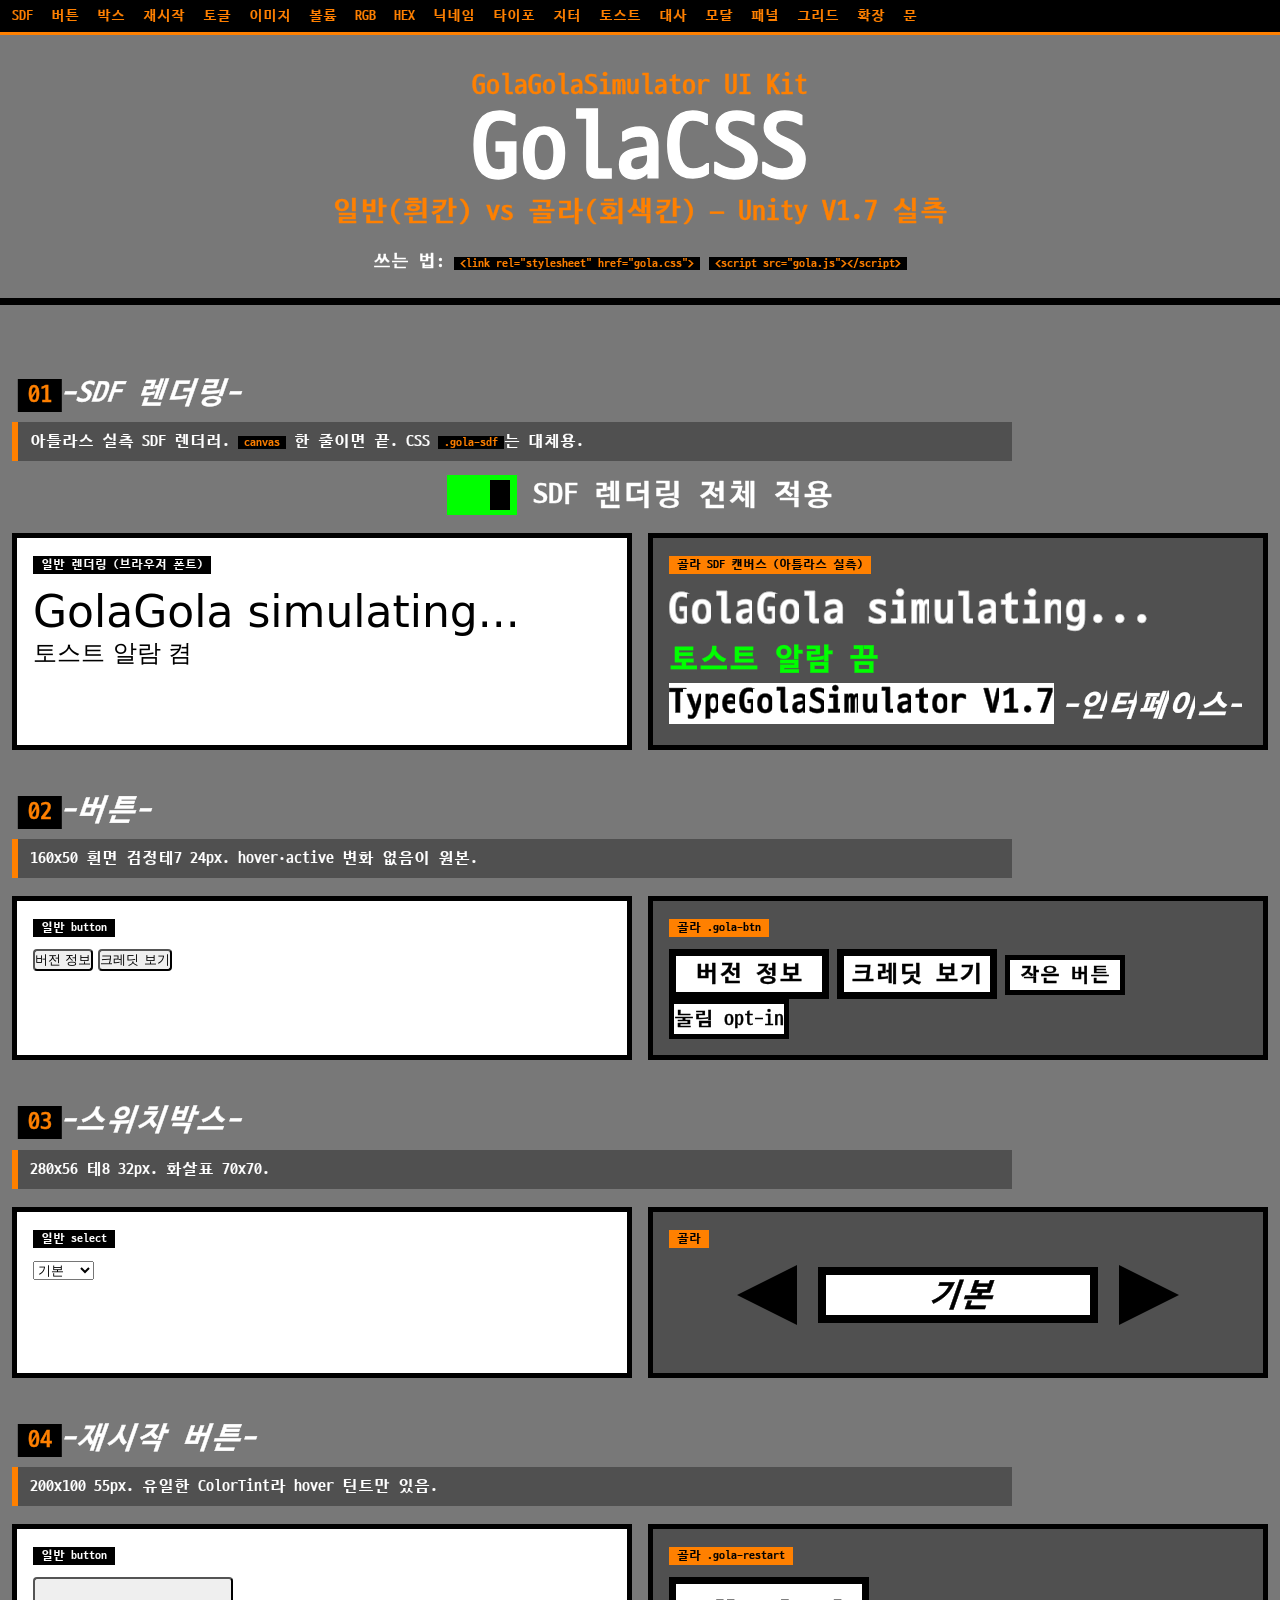
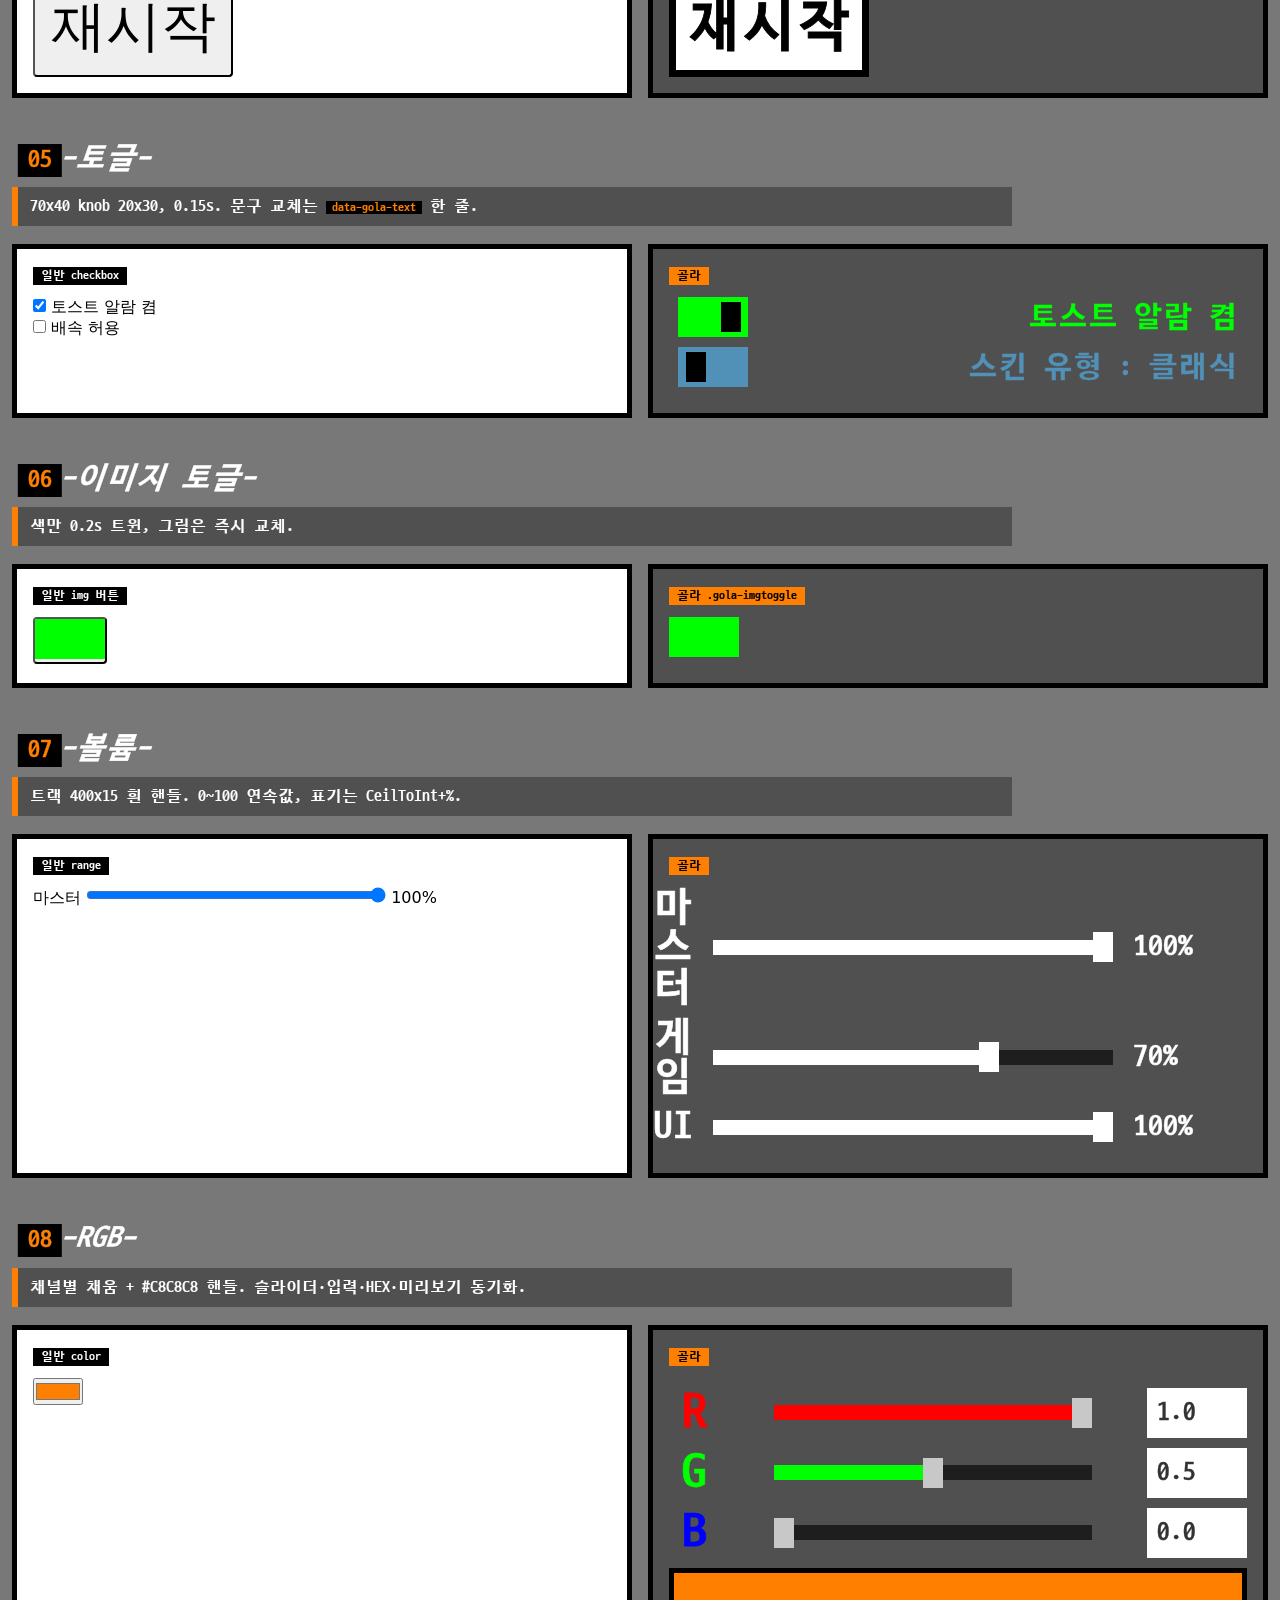
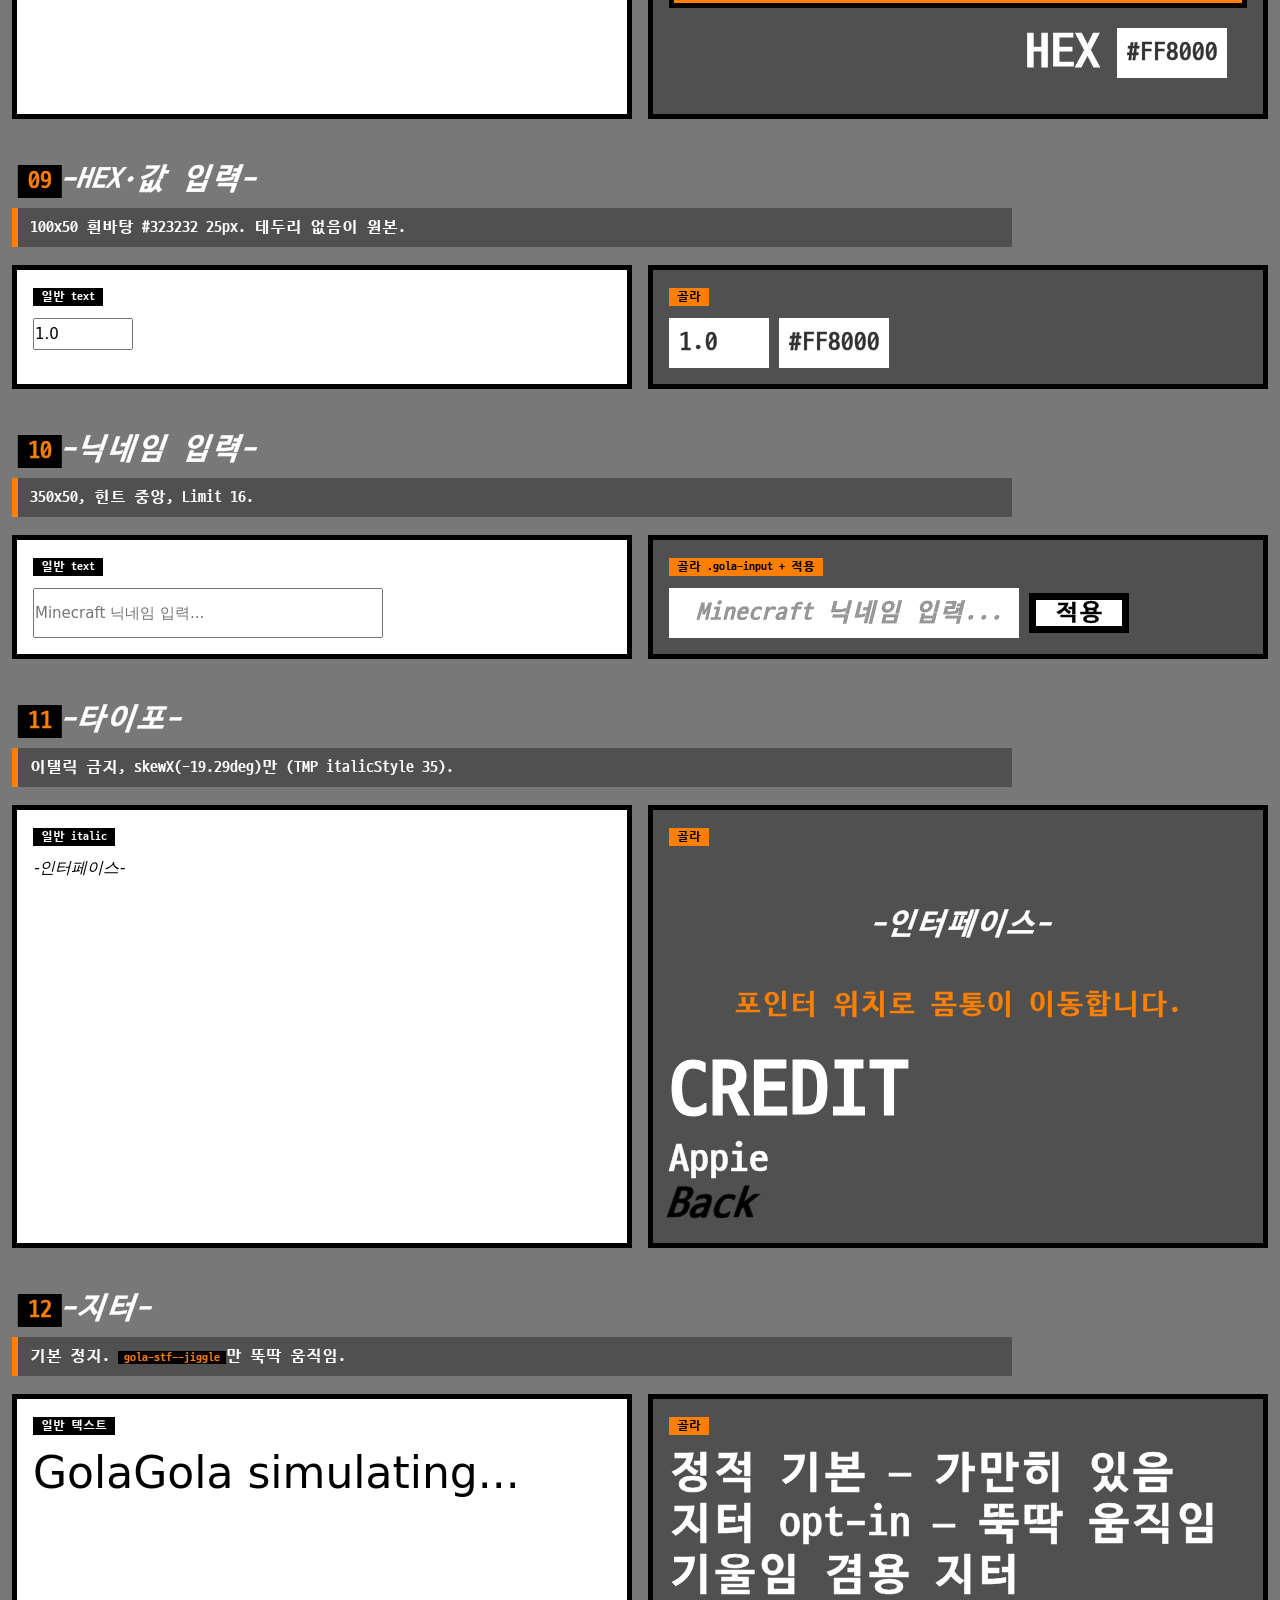
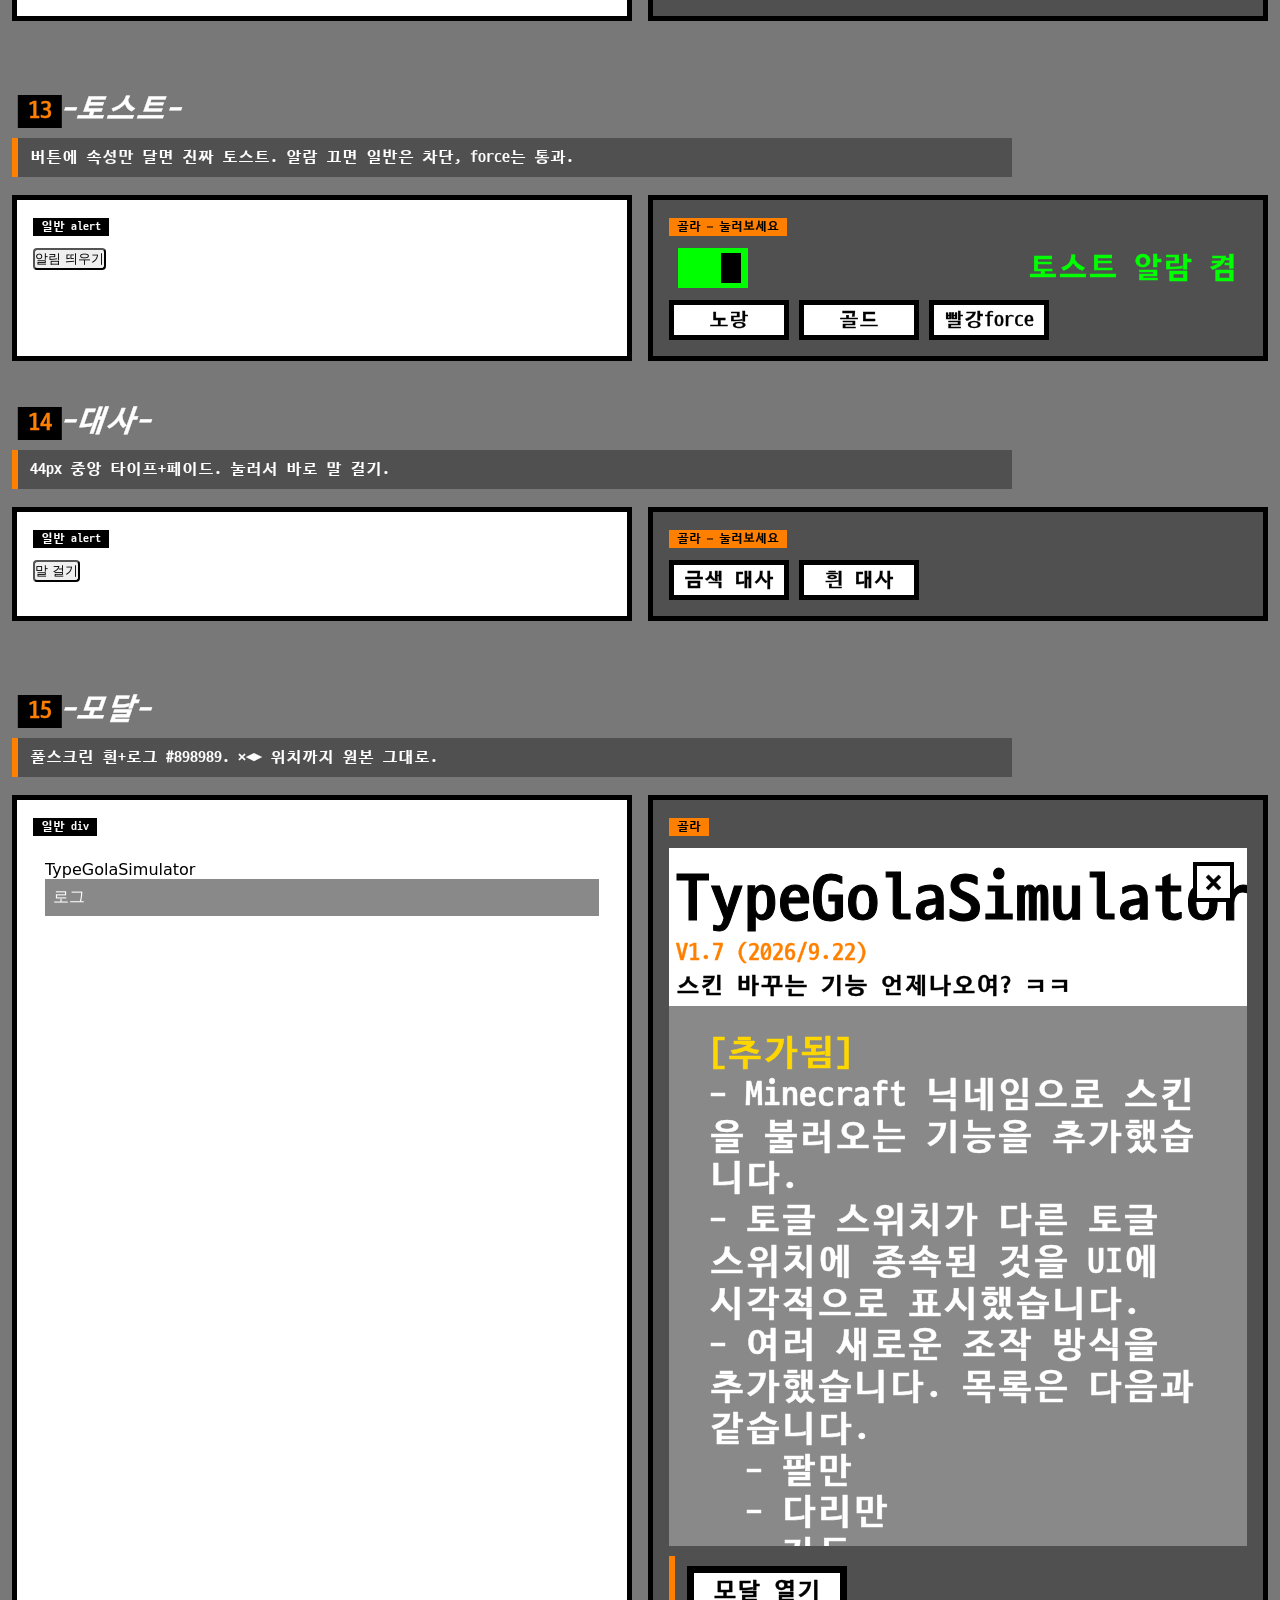
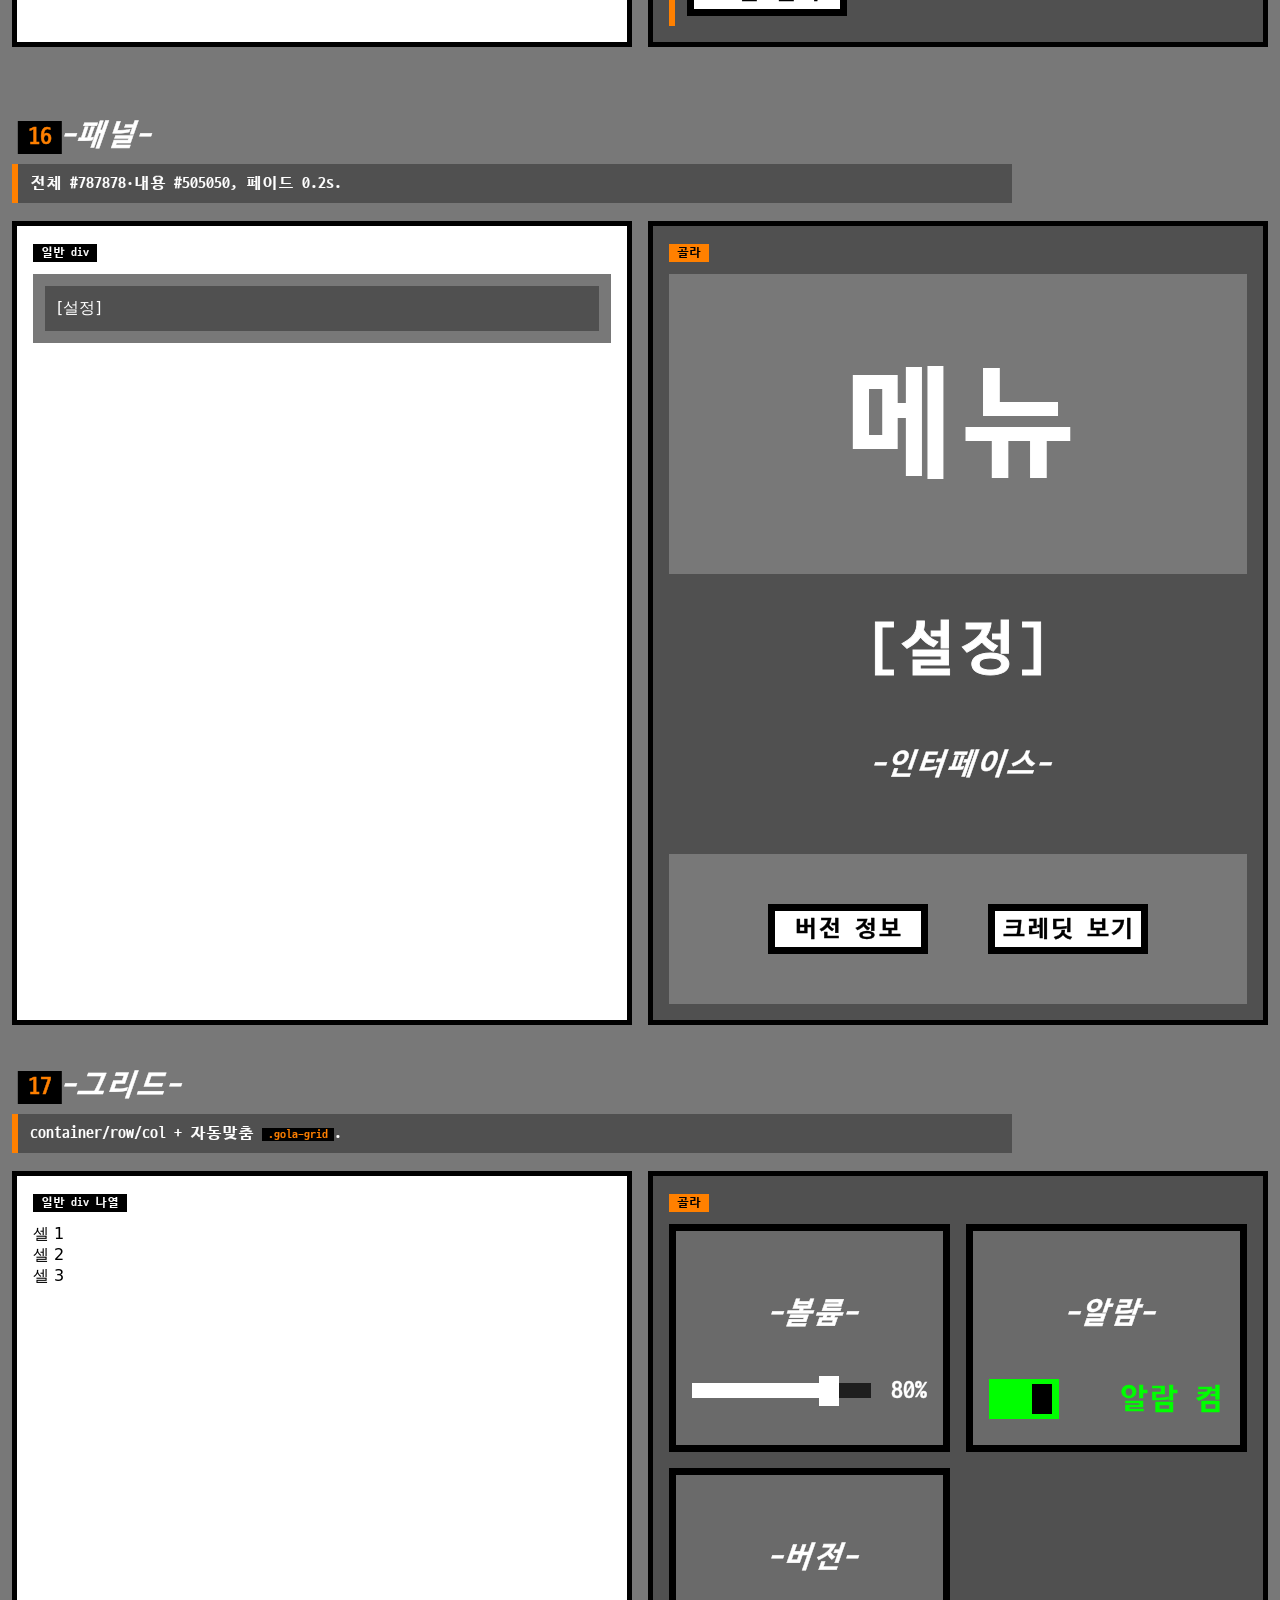
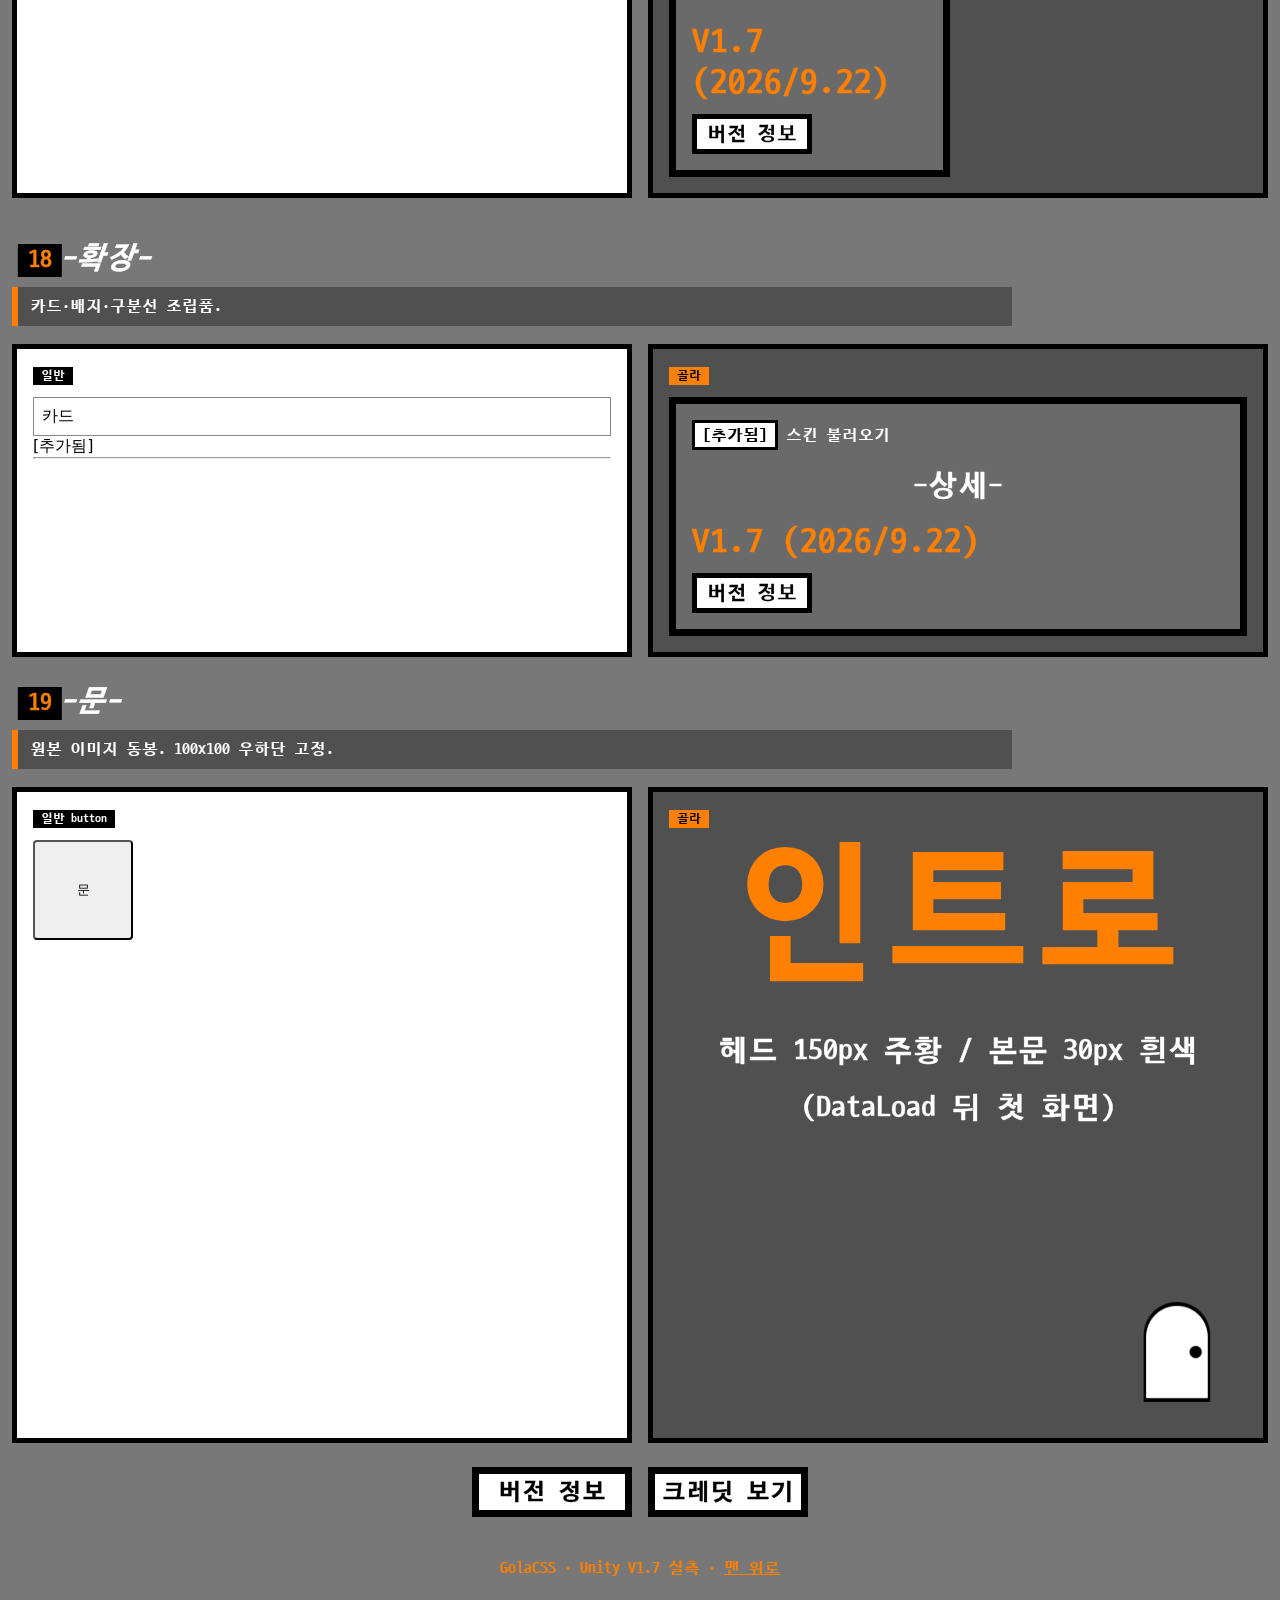
==== index.html @ 1f3343d5 "GolaCSS 첫 커밋: Unity V1.7 메뉴 UI 재현 키트 - gola.css/js: 버튼·토글·슬라이더·입력·토스트·모달·대사·SDF - gola-classless.css" ====
<!DOCTYPE html>
<html lang="ko">
<head>
<meta charset="utf-8">
<meta name="viewport" content="width=device-width,initial-scale=1">
<title>GolaCSS v3 — 일반 vs 골라 대조</title>
<link rel="stylesheet" href="./gola.css">
<style>
/* ===== 대조 페이지 크롬: 게임 메뉴 그 자체 (#787878/#505050/검정테) ===== */
body{counter-reset:gsec}
.page{background:#787878;padding:0 0 60px}
.nav{position:sticky;top:0;z-index:10;background:#000;padding:8px 12px;display:flex;gap:8px 18px;overflow-x:auto;flex-wrap:wrap;white-space:normal;border-bottom:3px solid #FF8000;scrollbar-width:none}
.nav::-webkit-scrollbar{display:none}
.nav a{color:#FF8000;font-size:14px;text-decoration:none;flex-shrink:0}
.nav a:hover{color:#FFF}
.sec-head:target .gola-sec-title{outline:3px solid #FF8000;outline-offset:4px} /* 현재 위치 표시 */
.hero{text-align:center;padding:36px 12px 26px;border-bottom:7px solid #000;min-width:0;overflow-x:clip;overflow-wrap:anywhere}
.hero>*{max-width:100%;min-width:0} /* 넓은 폭 skew 우측 블리드 가드레일 */
.hero .gola-title{font-size:clamp(48px,11vw,96px);min-width:0;overflow-wrap:anywhere}
.hero .gola-desc{white-space:normal;overflow-wrap:anywhere;padding:0 8px}
.hero p{color:#FFF;font-size:18px;margin-top:14px}
.hero .row{display:flex;align-items:center;justify-content:center;gap:16px;margin-top:14px;flex-wrap:wrap}
.hero code.c{display:block;margin:6px auto;max-width:100%;white-space:normal;overflow-wrap:anywhere}
.sec-head{margin:0;scroll-margin-top:60px}
.sec-head .gola-sec-title{justify-content:flex-start;text-align:left;margin:44px 12px 0;counter-increment:gsec}
.sec-head .gola-sec-title::before{content:counter(gsec,decimal-leading-zero);background:#000;color:#FF8000;font-size:24px;padding:4px 10px;display:inline-block;transform:skewX(19.29deg)} /* 부모 -19.29 상쇄, 카운터 칩은 똑바로 (이중 38도 금지) */
#s-sdf .gola-sec-title,#s-toast .gola-sec-title,#s-modal .gola-sec-title,#s-panel .gola-sec-title{margin-top:72px} /* 대 */
#s-door .gola-sec-title{margin-top:28px} /* 소 (중 44 기본) */
.vs{display:grid;grid-template-columns:1fr 1fr;gap:16px;margin:18px 12px 0}
@media(max-width:900px){.vs{grid-template-columns:1fr}.vs-col{padding:12px;border-width:4px}}
.vs-col{padding:16px;overflow-x:auto;min-width:0}
.vs-col.n{background:#FFF;color:#000;border:5px solid #000}
.vs-col.g{background:#505050;border:5px solid #000}
.tag{display:inline-block;font-size:12px;padding:2px 8px;margin-bottom:12px}
.tag.n{background:#000;color:#FFF}
.tag.g{background:#FF8000;color:#000}
.note{color:#FFF;font-size:16px;margin:10px 12px 0;max-width:1000px;border-left:6px solid #FF8000;padding:10px 12px;background:#505050} /* 명도대비: 흰 텍스트를 어두운 띠(#505050) 위로 — #787878 직배경 4.5 미달 해소 */
.foot-cap{color:#FF8000;font-size:16px;text-align:center;margin:18px 12px 0}
.hero .use{white-space:normal}
.hero code.c{display:inline;white-space:normal}
code.c{background:#000;color:#FF8000;font-size:12px;padding:0 6px;white-space:normal;overflow-wrap:anywhere}
.gola-modal--inline{min-height:auto} /* 내용은 auto, 420 고수 금지 */
.vs-col .gola-modal--inline .gola-modal-log{max-height:60vh;overflow-y:auto} /* 페이지 스코프 한정: 36px 전문 909px 벽 방지, gola.css 본체 불변 */
/* 모달 타이틀 clamp + .gola-modal-head 컨테이너 zoom (TypeGola modal.ts MODAL_BASE_W=800) — 축소는 gola.js golaFitModal */
@media(max-width:900px){.gola-modal-head{display:flex;flex-wrap:wrap;align-items:center;gap:8px}.gola-modal-head .gola-modal-btn.close,.gola-modal-head .gola-modal-btn.prev,.gola-modal-head .gola-modal-btn.next{position:static}}
@media(max-width:700px){.gola-slider-row:not(.rgb){flex-wrap:wrap;gap:12px}.gola-slider-row .gola-slider{flex:1 1 160px;width:auto;min-width:0}.gola-slider-letter.vol{width:80px;font-size:30px;text-align:right}.gola-vol-val{width:90px;font-size:24px}}
/* 데모 한정 포커스 표시 (gola.css 재현본에는 링 없음이 원본) */
.page .gola-check:focus-visible+.gola-switch,.page .gola-slider:focus-visible,.page .gola-value:focus,.page .gola-hex:focus,.page .gola-input:focus{outline:2px solid #A8CEFF;outline-offset:2px}
/* 일반 칸: gola 전역 리셋을 중화하고 진짜 브라우저 기본으로 (대조용 한정) */
.native-scope,.native-scope *{font-family:system-ui,sans-serif!important;user-select:auto!important}
.native-scope button{border-radius:4px}
.native-scope input[type=range]{width:300px;max-width:100%}
.native-scope input[type=text]{width:100px;height:32px;font-size:15px}
.demo-card{background:#6A6A6A;border:7px solid #000;padding:16px} /* 부모 칸(#505050)과 구분 — 명도대비 분리용 한 톤 업 */
.vs-col.g .gola-card{background:#6A6A6A} /* gola.css 금지라 페이지 오버라이드로 카드 분리 확보 */
.demo-card .gola-slider{flex:1 1 120px;width:auto;min-width:0} /* 좁은 카드에서 수축 */
.demo-card .gola-vol-val{width:auto;font-size:24px} /* 카드 안 라벨 축소 */
</style>
</head>
<body>
<div class="page">
<nav class="nav">
<a href="#s-sdf">SDF</a><a href="#s-btn">버튼</a><a href="#s-box">박스</a><a href="#s-restart">재시작</a><a href="#s-toggle">토글</a><a href="#s-img">이미지</a><a href="#s-vol">볼륨</a><a href="#s-rgb">RGB</a><a href="#s-hex">HEX</a><a href="#s-nick">닉네임</a><a href="#s-type">타이포</a><a href="#s-stf">지터</a><a href="#s-toast">토스트</a><a href="#s-say">대사</a><a href="#s-modal">모달</a><a href="#s-panel">패널</a><a href="#s-grid">그리드</a><a href="#s-extra">확장</a><a href="#s-door">문</a>
</nav>

<div class="hero">
<div class="gola-desc" style="margin-bottom:0">GolaGolaSimulator UI Kit</div>
<div data-gola-fit><div class="gola-title"><span class="gola-stf gola-sdf">GolaCSS</span></div></div>
<div class="gola-desc">일반(흰칸) vs 골라(회색칸) — Unity V1.7 실측</div>
<p class="use">쓰는 법: <code class="c">&lt;link rel="stylesheet" href="gola.css"&gt;</code> <code class="c">&lt;script src="gola.js"&gt;&lt;/script&gt;</code></p>
</div>

<div class="sec-head" id="s-sdf"><div class="gola-sec-title">-SDF 렌더링-</div>
<p class="note">아틀라스 실측 SDF 렌더러. <code class="c">canvas</code> 한 줄이면 끝. CSS <code class="c">.gola-sdf</code>는 대체용.</p>
<div style="display:flex;align-items:center;justify-content:center;gap:16px;margin-top:14px;flex-wrap:wrap">
<input type="checkbox" class="gola-check" id="sdfAll" checked>
<label class="gola-switch" for="sdfAll"><span class="gola-knob"></span></label>
<span class="gola-label" style="color:#FFF">SDF 렌더링 전체 적용</span>
</div></div>
<div class="vs">
<div class="vs-col n"><span class="tag n">일반 렌더링 (브라우저 폰트)</span><div class="native-scope"><p style="font-size:44px;font-weight:700">GolaGola simulating...</p><p style="font-size:24px">토스트 알람 켬</p></div></div>
<div class="vs-col g"><span class="tag g">골라 SDF 캔버스 (아틀라스 실측)</span><div>
<canvas class="gola-sdfcv" data-text="GolaGola simulating..." data-size="44" data-color="#fff" role="img" aria-label="GolaGola simulating..."></canvas>
<canvas class="gola-sdfcv" data-text="토스트 알람 끔" data-size="30" data-color="#00FF00" role="img" aria-label="토스트 알람 끔"></canvas>
<canvas class="gola-sdfcv" data-text="TypeGolaSimulator V1.7" data-size="35" data-color="#000" style="background:#FFF" role="img" aria-label="TypeGolaSimulator V1.7"></canvas>
<canvas class="gola-sdfcv" data-text="-인터페이스-" data-size="30" data-color="#fff" data-italic role="img" aria-label="-인터페이스-"></canvas>
</div></div>
</div>

<div class="sec-head" id="s-btn"><div class="gola-sec-title">-버튼-</div>
<p class="note">160x50 흰면 검정테7 24px. hover·active 변화 없음이 원본.</p></div>
<div class="vs">
<div class="vs-col n"><span class="tag n">일반 button</span><div class="native-scope"><button>버전 정보</button> <button>크레딧 보기</button></div></div>
<div class="vs-col g"><span class="tag g">골라 .gola-btn</span><div data-gola-fit><div>
<button class="gola-btn" data-gola-modal-open="#liveModal">버전 정보</button> <button class="gola-btn" data-gola-toast-text="CREDIT — Appie" data-gola-toast-color="gola-toast--gold">크레딧 보기</button>
<button class="gola-btn gola-btn--sm" data-gola-toast-text="작은 버튼이 눌렸습니다." data-gola-toast-color="gola-toast--yellow">작은 버튼</button>
<button class="gola-btn gola-btn--sm gola-press" data-gola-toast-text="눌림 opt-in: 0.6배 축소 후 0.15s 복원" data-gola-toast-color="gola-toast--yellow">눌림 opt-in</button></div></div></div>
</div>

<div class="sec-head" id="s-box"><div class="gola-sec-title">-스위치박스-</div>
<p class="note">280x56 테8 32px. 화살표 70x70.</p></div>
<div class="vs">
<div class="vs-col n"><span class="tag n">일반 select</span><div class="native-scope"><select><option>기본</option><option>관성</option><option>뚱뚱남</option></select></div></div>
<div class="vs-col g"><span class="tag g">골라</span><div data-gola-fit>
<div class="gola-switchbox-row">
<button class="gola-arrow" aria-label="이전" data-gola-cycle="-1"><svg viewBox="0 0 70 70"><g transform="rotate(-90 35 35)"><polygon points="35,5 5,65 65,65" fill="#000"/></g></svg></button>
<div class="gola-switchbox"><span class="gola-text-skew">기본</span></div>
<button class="gola-arrow" aria-label="다음" data-gola-cycle="1"><svg viewBox="0 0 70 70"><g transform="rotate(90 35 35)"><polygon points="35,5 5,65 65,65" fill="#000"/></g></svg></button>
</div></div></div>
</div>

<div class="sec-head" id="s-restart"><div class="gola-sec-title">-재시작 버튼-</div>
<p class="note">200x100 55px. 유일한 ColorTint라 hover 틴트만 있음.</p></div>
<div class="vs">
<div class="vs-col n"><span class="tag n">일반 button</span><div class="native-scope"><button style="width:200px;height:100px;font-size:55px">재시작</button></div></div>
<div class="vs-col g"><span class="tag g">골라 .gola-restart</span><div data-gola-fit><div><button class="gola-restart" data-gola-toast-text="게임을 재시작합니다." data-gola-toast-color="gola-toast--gold">재시작</button></div></div></div>
</div>

<div class="sec-head" id="s-toggle"><div class="gola-sec-title">-토글-</div>
<p class="note">70x40 knob 20x30, 0.15s. 문구 교체는 <code class="c">data-gola-text</code> 한 줄.</p></div>
<div class="vs">
<div class="vs-col n"><span class="tag n">일반 checkbox</span><div class="native-scope"><label><input type="checkbox" checked> 토스트 알람 켬</label><br><label><input type="checkbox"> 배속 허용</label></div></div>
<div class="vs-col g"><span class="tag g">골라</span><div data-gola-fit><div>
<div class="gola-toggle-row iface"><input type="checkbox" class="gola-check" id="t1" checked><label class="gola-switch" for="t1"><span class="gola-knob"></span></label><span class="gola-label sdfable" data-gola-text="토스트 알람 켬|토스트 알람 끔" data-gola-for="t1">토스트 알람 켬</span></div>
<div class="gola-toggle-row iface"><input type="checkbox" class="gola-check" id="t2"><label class="gola-switch gola-switch--skin" for="t2"><span class="gola-knob"></span></label><span class="gola-label gola-label--skin sdfable" data-gola-text="스킨 유형 : 슬림|스킨 유형 : 클래식" data-gola-for="t2">스킨 유형 : 클래식</span></div>
</div></div></div>
</div>

<div class="sec-head" id="s-img"><div class="gola-sec-title">-이미지 토글-</div>
<p class="note">색만 0.2s 트윈, 그림은 즉시 교체.</p></div>
<div class="vs">
<div class="vs-col n"><span class="tag n">일반 img 버튼</span><div class="native-scope"><button><img src="data:image/svg+xml,%3Csvg xmlns='http://www.w3.org/2000/svg' width='70' height='40'%3E%3Crect width='70' height='40' fill='%2300FF00'/%3E%3C/svg%3E" alt="on" width="70" height="40"></button></div></div>
<div class="vs-col g"><span class="tag g">골라 .gola-imgtoggle</span><div>
<div class="gola-toggle-row"><input type="checkbox" class="gola-check" id="t3" checked><label class="gola-imgtoggle" for="t3"><img src="data:image/svg+xml,%3Csvg xmlns='http://www.w3.org/2000/svg' width='70' height='40'%3E%3Crect width='70' height='40' fill='%2300FF00'/%3E%3C/svg%3E" alt="on"></label></div>
</div></div>
</div>

<div class="sec-head" id="s-vol"><div class="gola-sec-title">-볼륨-</div>
<p class="note">트랙 400x15 흰 핸들. 0~100 연속값, 표기는 CeilToInt+%.</p></div>
<div class="vs" data-gola-vol>
<div class="vs-col n"><span class="tag n">일반 range</span><div class="native-scope">마스터 <input type="range" min="0" max="100" step="1" value="100"> 100%</div></div>
<div class="vs-col g"><span class="tag g">골라</span><div data-gola-fit><div>
<div class="gola-slider-row"><span class="gola-slider-letter vol">마스터</span><input type="range" class="gola-slider" data-ch="vol" data-label="vM" min="0" max="100" step="1" value="100" aria-label="마스터 볼륨"><span class="gola-vol-val" id="vM">100%</span></div>
<div class="gola-slider-row"><span class="gola-slider-letter vol">게임</span><input type="range" class="gola-slider" data-ch="vol" data-label="vG" min="0" max="100" step="1" value="70" aria-label="게임 볼륨"><span class="gola-vol-val" id="vG">70%</span></div>
<div class="gola-slider-row"><span class="gola-slider-letter vol">UI</span><input type="range" class="gola-slider" data-ch="vol" data-label="vU" min="0" max="100" step="1" value="100" aria-label="UI 볼륨"><span class="gola-vol-val" id="vU">100%</span></div>
</div></div></div>
</div>

<div class="sec-head" id="s-rgb"><div class="gola-sec-title">-RGB-</div>
<p class="note">채널별 채움 + #C8C8C8 핸들. 슬라이더·입력·HEX·미리보기 동기화.</p></div>
<div class="vs" data-gola-rgb>
<div class="vs-col n"><span class="tag n">일반 color</span><div class="native-scope"><input type="color" value="#ff8000"></div></div>
<div class="vs-col g"><span class="tag g">골라</span><div data-gola-fit><div>
<div class="gola-slider-row rgb lead-rgb"><span class="gola-slider-letter" style="color:#FF0000">R</span><input type="range" class="gola-slider" data-ch="r" min="0" max="1" step="0.0001" value="1" aria-label="R 값"><input type="text" class="gola-value" value="1.0" maxlength="6" spellcheck="false" aria-label="R 값"></div>
<div class="gola-slider-row rgb"><span class="gola-slider-letter" style="color:#00FF00">G</span><input type="range" class="gola-slider" data-ch="g" min="0" max="1" step="0.0001" value="0.5" aria-label="G 값"><input type="text" class="gola-value" value="0.5" maxlength="6" spellcheck="false" aria-label="G 값"></div>
<div class="gola-slider-row rgb"><span class="gola-slider-letter" style="color:#0000FF">B</span><!-- B 저대비는 R/G 원색 통일상 원본 그대로 둠 --><input type="range" class="gola-slider" data-ch="b" min="0" max="1" step="0.0001" value="0" aria-label="B 값"><input type="text" class="gola-value" value="0" maxlength="6" spellcheck="false" aria-label="B 값"></div>
<div class="gola-color-preview"></div>
<div class="gola-hex-row"><span class="gola-hex-label">HEX</span><input type="text" class="gola-hex wide" value="#FF8000" maxlength="9" placeholder="#RRGGBBAA" spellcheck="false" aria-label="HEX 색상"></div>
</div></div></div>
</div>

<div class="sec-head" id="s-hex"><div class="gola-sec-title">-HEX·값 입력-</div>
<p class="note">100x50 흰바탕 #323232 25px. 테두리 없음이 원본.</p></div>
<div class="vs">
<div class="vs-col n"><span class="tag n">일반 text</span><div class="native-scope"><input type="text" value="1.0"></div></div>
<div class="vs-col g"><span class="tag g">골라</span><div style="display:flex;gap:10px;flex-wrap:wrap"><input type="text" class="gola-value" value="1.0" maxlength="6" spellcheck="false" aria-label="값 입력" title="외형 견본 — 동기화 없음"><input type="text" class="gola-hex wide" value="#FF8000" maxlength="9" placeholder="#RRGGBBAA" spellcheck="false" aria-label="HEX 색상" title="외형 견본 — 동기화 없음"></div></div>
</div>

<div class="sec-head" id="s-nick"><div class="gola-sec-title">-닉네임 입력-</div>
<p class="note">350x50, 힌트 중앙, Limit 16.</p></div>
<div class="vs">
<div class="vs-col n"><span class="tag n">일반 text</span><div class="native-scope"><input type="text" style="width:350px;max-width:100%;height:50px" placeholder="Minecraft 닉네임 입력..."></div></div>
<div class="vs-col g"><span class="tag g">골라 .gola-input + 적용</span><div data-gola-fit data-gola-nick><div style="display:flex;gap:10px;align-items:center;flex-wrap:wrap"><input type="text" class="gola-input" maxlength="16" placeholder="Minecraft 닉네임 입력..." spellcheck="false" aria-label="마인크래프트 닉네임"><button class="gola-btn gola-btn--apply" data-gola-nick-apply>적용</button></div></div></div>
</div>

<div class="sec-head" id="s-type"><div class="gola-sec-title">-타이포-</div>
<p class="note">이탤릭 금지, skewX(-19.29deg)만 (TMP italicStyle 35).</p></div>
<div class="vs">
<div class="vs-col n"><span class="tag n">일반 italic</span><div class="native-scope"><p style="font-style:italic">-인터페이스-</p></div></div>
<div class="vs-col g"><span class="tag g">골라</span><div data-gola-fit><div>
<div class="gola-sec-title sdfable">-인터페이스-</div>
<div class="gola-desc sdfable">포인터 위치로 몸통이 이동합니다.</div>
<div class="gola-credit-title sdfable">CREDIT</div>
<div class="gola-credit-desc sdfable">Appie</div>
<div><span class="gola-bd-g sdfable">B</span><span class="gola-bd-g sdfable">a</span><span class="gola-bd-g sdfable">c</span><span class="gola-bd-g sdfable">k</span></div>
</div></div></div>
</div>

<div class="sec-head" id="s-stf"><div class="gola-sec-title">-지터-</div>
<p class="note">기본 정지. <code class="c">gola-stf--jiggle</code>만 뚝딱 움직임.</p></div>
<div class="vs">
<div class="vs-col n"><span class="tag n">일반 텍스트</span><div class="native-scope"><p style="font-size:44px">GolaGola simulating...</p></div></div>
<div class="vs-col g"><span class="tag g">골라</span><div data-gola-fit><div style="color:#FFF;font-size:44px">
<p><span class="gola-stf sdfable">정적 기본 — 가만히 있음</span></p>
<p><span class="gola-stf gola-stf--jiggle sdfable">지터 opt-in — 뚝딱 움직임</span></p>
<p><span class="gola-stf gola-stf--jiggle gola-stf--skew sdfable">기울임 겸용 지터</span></p>
</div></div></div>
</div>

<div class="sec-head" id="s-toast"><div class="gola-sec-title">-토스트-</div>
<p class="note">버튼에 속성만 달면 진짜 토스트. 알람 끄면 일반은 차단, force는 통과.</p></div>
<div class="vs">
<div class="vs-col n"><span class="tag n">일반 alert</span><div class="native-scope"><button onclick="alert('토스트 알람 켬')">알림 띄우기</button></div></div>
<div class="vs-col g"><span class="tag g">골라 — 눌러보세요</span><div>
<div class="gola-toggle-row iface"><input type="checkbox" class="gola-check" id="allowT" data-gola-allow checked><label class="gola-switch" for="allowT"><span class="gola-knob"></span></label><span class="gola-label" data-gola-text="토스트 알람 켬|토스트 알람 끔" data-gola-for="allowT">토스트 알람 켬</span></div>
<div style="display:flex;gap:10px;flex-wrap:wrap;margin-top:12px">
<button class="gola-btn gola-btn--sm" data-gola-toast-text="[TAB] : 눌러서 메뉴 토글" data-gola-toast-color="gola-toast--yellow">노랑</button>
<button class="gola-btn gola-btn--sm" data-gola-toast-text="스킨을 불러왔습니다." data-gola-toast-color="gola-toast--gold">골드</button>
<button class="gola-btn gola-btn--sm" data-gola-toast-text="닉네임 입력이 없습니다." data-gola-toast-color="gola-toast--red" data-gola-toast-force>빨강force</button>
</div>
</div></div>
</div>

<div class="sec-head" id="s-say"><div class="gola-sec-title">-대사-</div>
<p class="note">44px 중앙 타이프+페이드. 눌러서 바로 말 걸기.</p></div>
<div class="vs">
<div class="vs-col n"><span class="tag n">일반 alert</span><div class="native-scope"><button onclick="alert('여기가 백도어다.')">말 걸기</button></div></div>
<div class="vs-col g"><span class="tag g">골라 — 눌러보세요</span><div style="display:flex;gap:10px;flex-wrap:wrap">
<button class="gola-btn gola-btn--sm" data-gola-say-text="여기가 백도어다." data-gola-say-color="#FFD700">금색 대사</button>
<button class="gola-btn gola-btn--sm" data-gola-say-text="돌아간 다음에 와라." data-gola-say-color="#fff">흰 대사</button>
</div></div>
</div>

<div class="sec-head" id="s-modal"><div class="gola-sec-title">-모달-</div>
<p class="note">풀스크린 흰+로그 #898989. ×◀▶ 위치까지 원본 그대로.</p></div>
<div class="vs">
<div class="vs-col n"><span class="tag n">일반 div</span><div class="native-scope"><div style="background:#fff;color:#000;padding:12px"><b>TypeGolaSimulator</b><div style="background:#898989;color:#fff;padding:8px">로그</div></div></div></div>
<div class="vs-col g"><span class="tag g">골라</span><div data-gola-fit><div>
<div class="gola-modal gola-modal--inline" role="presentation">
<div class="gola-modal-head"><div class="gola-modal-title sdfable">TypeGolaSimulator</div><div class="gola-modal-ver">V1.7 (2026/9.22)</div><div class="gola-modal-v-dev">스킨 바꾸는 기능 언제나오여? ㅋㅋ</div><button class="gola-modal-btn close" aria-label="닫기(견본: 첫 페이지로 리셋)">×</button><button class="gola-modal-btn prev" aria-label="이전 로그 페이지">◀</button><button class="gola-modal-btn next" aria-label="다음 로그 페이지">▶</button><script type="application/json" data-gola-log-pages>[{"ver":"V1.6 (2026/9.13)","dev":"뭐이리 많아졌냐","log":"<span style=\"color:#FFD700\">[추가됨]</span><br>- BackDoor 콘텐츠가 추가됩니다!"}]</script></div>
<div class="gola-modal-log"><span style="color:#FFD700">[추가됨]</span><br>- Minecraft 닉네임으로 스킨을 불러오는 기능을 추가했습니다.<br>- 토글 스위치가 다른 토글 스위치에 종속된 것을 UI에 시각적으로 표시했습니다.<br>- 여러 새로운 조작 방식을 추가했습니다. 목록은 다음과 같습니다.<br>&nbsp;&nbsp;- 팔만<br>&nbsp;&nbsp;- 다리만<br>&nbsp;&nbsp;- 자동<br>&nbsp;&nbsp;- 자동 분노</div>
<script type="application/json" data-gola-log-pages>["<span style=\"color:#FFD700\">[변경됨]<\/span><br>- 데이터를 불러올 때 토글 스위치 종속을 무시하던 문제를 해결했습니다.<br>- 마우스를 숨기려면 M키를 0.478723초동안 누르고 있어야 합니다.<br>- 일부 UI 메시지가 변경되었습니다.<br>&nbsp;&nbsp;- 토스트 알람 켬<br>&nbsp;&nbsp;- 토스트 알람 끔<br>&nbsp;&nbsp;- 메뉴 토글 안내", "<span style=\"color:#FFD700\">[변경됨]<\/span><br>- '잔상' 조작 방식의 잔상이 현재 스킨으로 바뀝니다.<br>&nbsp;&nbsp;- 두 배 프레임 보간을 적용했습니다.<br>&nbsp;&nbsp;- 잔상이 더 촘촘하게 표시됩니다.<br>- 시작 시 경고 출력이 더욱 넒라울 정도로 빠르게 지나갑니다.<br><span style=\"color:#FFD700\">[기타]<\/span><br>- GitHub 페이지의 CHANGELOG.md는 업데이트하지 않습니다."]</script>
</div>
<p class="note" style="margin:10px 0 0"><button class="gola-btn" data-gola-modal-open="#liveModal">모달 열기</button></p>
</div></div></div>
</div>

<div class="sec-head" id="s-panel"><div class="gola-sec-title">-패널-</div>
<p class="note">전체 #787878·내용 #505050, 페이드 0.2s.</p></div>
<div class="vs">
<div class="vs-col n"><span class="tag n">일반 div</span><div class="native-scope"><div style="background:#787878;padding:12px"><div style="background:#505050;color:#fff;padding:12px">[설정]</div></div></div></div>
<div class="vs-col g"><span class="tag g">골라</span><div data-gola-fit><div>
<div class="gola-panel gola-panel--inline"><div class="gola-panel-inner"><div class="gola-panel-title sdfable">메뉴</div><div class="gola-panel-main"><div class="gola-panel-subtitle">[설정]</div><div class="gola-sec-title">-인터페이스-</div></div><div class="gola-footer"><button class="gola-btn" data-gola-modal-open="#liveModal">버전 정보</button><button class="gola-btn" data-gola-toast-text="CREDIT — Appie" data-gola-toast-color="gola-toast--gold">크레딧 보기</button></div></div></div>
</div></div></div>
</div>

<div class="sec-head" id="s-grid"><div class="gola-sec-title">-그리드-</div>
<p class="note">container/row/col + 자동맞춤 <code class="c">.gola-grid</code>.</p></div>
<div class="vs">
<div class="vs-col n"><span class="tag n">일반 div 나열</span><div class="native-scope"><div>셀 1</div><div>셀 2</div><div>셀 3</div></div></div>
<div class="vs-col g"><span class="tag g">골라</span><div data-gola-fit><div class="gola-grid">
<div class="demo-card" data-gola-vol><div class="gola-sec-title">-볼륨-</div><div class="gola-slider-row"><input type="range" class="gola-slider" data-ch="vol" data-label="vGrid" min="0" max="100" step="1" value="80" aria-label="그리드 볼륨"><span class="gola-vol-val" id="vGrid">80%</span></div></div>
<div class="demo-card"><div class="gola-sec-title">-알람-</div><div class="gola-toggle-row"><input type="checkbox" class="gola-check" id="g1" checked><label class="gola-switch" for="g1"><span class="gola-knob"></span></label><span class="gola-label" data-gola-text="알람 켬|알람 끔" data-gola-for="g1">알람 켬</span></div></div>
<div class="demo-card"><div class="gola-sec-title">-버전-</div><div class="gola-modal-ver">V1.7 (2026/9.22)</div><div style="margin-top:10px"><button class="gola-btn gola-btn--sm" data-gola-modal-open="#liveModal">버전 정보</button></div></div>
</div></div></div>
</div>

<div class="sec-head" id="s-extra"><div class="gola-sec-title">-확장-</div>
<p class="note">카드·배지·구분선 조립품.</p></div>
<div class="vs">
<div class="vs-col n"><span class="tag n">일반</span><div class="native-scope"><div style="border:1px solid #888;padding:8px">카드</div><span>[추가됨]</span><hr></div></div>
<div class="vs-col g"><span class="tag g">골라</span><div>
<div class="gola-card"><span class="gola-badge">[추가됨]</span><span class="sdfable" style="color:#FFF"> 스킨 불러오기</span><div class="gola-divider">-상세-</div><div class="gola-modal-ver">V1.7 (2026/9.22)</div><div style="margin-top:10px"><button class="gola-btn gola-btn--sm" data-gola-modal-open="#liveModal">버전 정보</button></div></div>
</div></div>
</div>

<div class="sec-head" id="s-door"><div class="gola-sec-title">-문-</div>
<p class="note">원본 이미지 동봉. 100x100 우하단 고정.</p></div>
<div class="vs">
<div class="vs-col n"><span class="tag n">일반 button</span><div class="native-scope"><button style="width:100px;height:100px">문</button></div></div>
<div class="vs-col g"><span class="tag g">골라</span><div>
<div class="gola-intro-head">인트로</div>
<div class="gola-intro-body">헤드 150px 주황 / 본문 30px 흰색 (DataLoad 뒤 첫 화면)</div>
<div class="gola-extra"><button class="gola-door" aria-label="That Door" style="background-image:url('./assets/that-door.png')" data-gola-toast-text="That Door — 아직 열리지 않습니다." data-gola-toast-color="gola-toast--yellow"></button></div>
</div></div>
</div>

<div class="gola-footer">
<button class="gola-btn" data-gola-modal-open="#liveModal">버전 정보</button>
<button class="gola-btn" data-gola-toast-text="CREDIT — Appie" data-gola-toast-color="gola-toast--gold">크레딧 보기</button>
</div>
<div class="foot-cap">GolaCSS · Unity V1.7 실측 · <a href="#" style="color:#FF8000">맨 위로</a></div>
</div>
<div class="gola-toasts" id="golaToasts" role="status" aria-live="polite"></div>
<div class="gola-modal" id="liveModal" role="dialog" aria-modal="true" aria-label="TypeGolaSimulator 버전 정보">
<!-- 버전 내비게이션: ◀▶는 data-gola-log-pages(V1.6·V1.5.2) 페이지 전환, TypeGola modal.ts prev/next는 VERSIONS 배열 이동 그대로 -->
<div class="gola-modal-head"><div class="gola-modal-title">TypeGolaSimulator</div><div class="gola-modal-ver">V1.7 (2026/9.22)</div><div class="gola-modal-v-dev">스킨 바꾸는 기능 언제나오여? ㅋㅋ</div><button class="gola-modal-btn close" data-gola-modal-close="#liveModal" aria-label="닫기">×</button><button class="gola-modal-btn prev" aria-label="이전 로그 페이지">◀</button><button class="gola-modal-btn next" aria-label="다음 로그 페이지">▶</button><script type="application/json" data-gola-log-pages>[{"ver":"V1.6 (2026/9.13)","dev":"뭐이리 많아졌냐","log":"<span style=\"color:#FFD700\">[추가됨]</span><br>- BackDoor 콘텐츠가 추가됩니다!<br>&nbsp;&nbsp;- BackDoor : GolaGola 타이쿤이 추가되었습니다.<br><span style=\"color:#FFD700\">[수정됨]</span><br>- 크레딧에 Appie가 아닌 사람들이 무엇을 했는지 구체적으로 기재했습니다."},{"ver":"V1.5.2 (2026/8.18)","dev":"That Door","log":"<span style=\"color:#FFD700\">[추가됨]</span><br>- 그 문이 생깁니다.<br>&nbsp;&nbsp;- 아직 기능은 없지만, 기능은 없습니다.<br><span style=\"color:#FFD700\">[수정됨]</span><br>- 폰트 모서리를 부드럽지 않게 변경하였습니다."}]</script></div>
<div class="gola-modal-log"><span style="color:#FFD700">[추가됨]</span><br>- Minecraft 닉네임으로 스킨을 불러오는 기능을 추가했습니다.<br>- 토글 스위치가 다른 토글 스위치에 종속된 것을 UI에 시각적으로 표시했습니다.<br>- 여러 새로운 조작 방식을 추가했습니다. 목록은 다음과 같습니다.<br>&nbsp;&nbsp;- 팔만<br>&nbsp;&nbsp;- 다리만<br>&nbsp;&nbsp;- 자동<br>&nbsp;&nbsp;- 자동 분노<br><span style="color:#FFD700">[수정됨]</span><br>- 데이터를 불러올 때 토글 스위치 종속을 무시하던 문제를 해결했습니다.<br>&nbsp;&nbsp;- 이제 토글 스위치가 종속으로 걸릴 때 지연 시간이 없습니다.<br>- 이제 마우스를 숨기려면 M키를 0.478723초동안 누르고 있어야 합니다.<br>- 일부 UI 메시지가 변경되었습니다.<br>&nbsp;&nbsp;- "토스트 메시지 꺼짐" 토글 스위치 메시지는 이제 "토스트 알람 꺼짐"으로 표시됩니다.<br>&nbsp;&nbsp;- "토스트 메시지 켜짐" 토글 스위치 메시지는 이제 "토스트 알람 켜짐"으로 표시됩니다.<br>&nbsp;&nbsp;- 튜토리얼 메시지 "눌러서 마우스 숨기기 토글" 은 이제 "유지해서 마우스 숨기기 토글"으로 표시됩니다.<br>- '잔상' 조작 방식의 잔상이 이제 현재 스킨으로 모습이 바뀝니다.<br>- '잔상' 조작 방식의 잔상은 이제 두 배의 프레임 보간을 가집니다.<br>&nbsp;&nbsp;- 따라서 더 촘촘하게 잔상이 나옵니다.<br>- 시작 시 경고 출력이 더욱 놀라울 정도로 빠르게 지나갑니다.<br>&nbsp;&nbsp;- 따라서 더 촘촘하게 잔상이 나옵니다.<br><span style="color:#FFD700">[기타]</span><br>- 이제 GitHub 페이지의 CHANGELOG.md 는 업데이트하지 않을 것입니다.</div>
</div>
<script src="./gola.js"></script>
<script src="./gola-sdf.js"></script>
<script>
document.body.classList.add('gola-sdf-all');
document.querySelector('#sdfAll').addEventListener('change', function (e) {
  document.body.classList.toggle('gola-sdf-all', e.target.checked);
});
</script>
</body>
</html>
---- gola.css ----
/* GolaCSS v3 — Unity V1.7(f3535eb) 수치 재현, 의존성 0, 한 파일로 동작. */
/* 서체: D2Coding 단일, 로컬 우선 (원본 main.ts BASE-aware 로드 근사). SDF 에셋이 Bold 소스에서 베이크되므로 Bold TTF를 400으로 로드하는 게 원본대로. */
@font-face { font-family: 'D2Coding'; font-style: normal; font-weight: 400; font-display: swap; src: url('./assets/fonts/d2coding-bold-1.3.3.ttf') format('truetype'); }
/* 토큰 단일화: Unity 실측색만 한 곳에 (출처 Main/Flappie @f3535eb). */
:root { --gola-bg: #787878; --gola-content: #505050; --gola-accent: #FF8000; --gola-on: #00FF00; --gola-off: #FF0000; --gola-skin-on: #AE6E47; --gola-skin-off: #5191B8; --gola-ink: #000; --gola-paper: #FFF; --gola-track: #1E1E1E; --gola-handle: #C8C8C8; --gola-input-ink: #323232; --gola-log-bg: #898989; --gola-gold: #FFD700; --gola-font: 'D2Coding', monospace; --skew: skewX(-19.29deg); }
/* 리셋: 전역 400·선택금지·네모반듯 (원본 전역 규칙). */
* { box-sizing: border-box; margin: 0; padding: 0; font-family: var(--gola-font) !important; font-weight: 400 !important; user-select: none; -webkit-tap-highlight-color: transparent; }
button, .gola-btn, .gola-switchbox, .gola-arrow, .gola-modal-btn, .gola-restart, .gola-value, .gola-hex, .gola-input { border-radius: 0; }
button:hover:not(:disabled) { opacity: 1 !important; }
html, body { -webkit-font-smoothing: antialiased; -moz-osx-font-smoothing: grayscale; text-rendering: optimizeSpeed; overflow-x: hidden; overflow-x: clip; }
/* 버튼 160x50 검정테7 흰면 24px — Main Version/Credit @f3535eb, Transition None이라 active·hover 변화 없음. */
.gola-btn { width: 160px; height: 50px; background: var(--gola-paper); color: var(--gola-ink); border: 7px solid var(--gola-ink); padding: 0; font-size: 24px; line-height: 1; white-space: nowrap; display: inline-flex; align-items: center; justify-content: center; cursor: pointer; transition: none; }
.gola-btn:hover, .gola-arrow:hover, .gola-modal-btn:hover { opacity: 1; }
.gola-btn--sm { width: 120px; height: 40px; border-width: 5px; font-size: 20px; }
.gola-btn--apply { width: 100px; height: 40px; font-size: 24px; } /* Skin 적용 버튼 (Transition None) */
.gola-btn:disabled, .gola-modal-btn:disabled, .gola-restart:disabled { background: rgba(200,200,200,.502); opacity: 1; cursor: not-allowed; transition: background-color .1s linear; } /* Main.unity m_DisabledColor=(0.7843,0.7843,0.7843,0.502) 배경 틴트만 — 텍스트색 rgba(50,50,50,.85) 발명 삭제, m_FadeDuration 0.1 복원 */
/* 누름효과 opt-in: 원본 ButonPressAnimation 부착 0건 데드코드라 기본 미적용, 쓸 때만 .gola-press (+gola.js가 클릭 시 .gola-pressed 토글). */
.gola-press { transition: transform .15s ease-out; }
/* JS: 클릭 시 .gola-pressed 추가 후 0.15s 뒤 제거 (원본 pressedScale 0.6 축소→복원 0.15s+0.15s). */
.gola-press.gola-pressed { transform: scale(.6); }
/* 모달버튼 60x60 테7 50px ×◀▶ — Version Info Panel @f3535eb, Transition None. */
.gola-modal-btn { width: 60px; height: 60px; background: var(--gola-paper); color: var(--gola-ink); border: 7px solid var(--gola-ink); padding: 0; font-size: 50px; line-height: 1; display: inline-flex; align-items: center; justify-content: center; cursor: pointer; transition: none; }
.gola-modal-btn.close { position: absolute; top: 20px; right: 20px; font-weight: 700 !important; } /* ×만 Bold (m_fontStyle 1), 전역 400을 이김 */
.gola-modal-btn.prev { position: absolute; top: 265px; right: 100px; }
.gola-modal-btn.next { position: absolute; top: 265px; right: 20px; }
/* 재시작 200x100 검정테7 흰면 55px — FlappieGola RestartButton @f3535eb, 버튼 22개 중 유일한 Transition 1=ColorTint라 hover만 0.1s 틴트. */
.gola-restart { width: 200px; height: 100px; background: var(--gola-paper); color: var(--gola-ink); border: 7px solid var(--gola-ink); padding: 0; font-size: 55px; line-height: 1; display: inline-flex; align-items: center; justify-content: center; cursor: pointer; transition: background-color .1s linear; }
.gola-restart:hover:not(:disabled) { background: #D9D9D9; opacity: 1; }
/* 스위치박스 280x56 테8 32px 행래퍼 포함 — Main SwitchBox @f3535eb. */
.gola-switchbox { width: 280px; height: 56px; background: var(--gola-paper); color: var(--gola-ink); border: 8px solid var(--gola-ink); font-size: 32px; line-height: 1; display: inline-flex; align-items: center; justify-content: center; overflow: hidden; white-space: nowrap; }
.gola-switchbox-row { display: flex; align-items: center; justify-content: center; gap: 16px; height: 70px; margin-bottom: 27px; }
/* 화살표 70x70 투명 히트영역 — SwitchBox Prev/Next stretch 알파0 @f3535eb. */
.gola-arrow { width: 70px; height: 70px; background: transparent; border: none; padding: 0; display: inline-flex; align-items: center; justify-content: center; cursor: pointer; transition: none; }
.gola-arrow svg { width: 70px; height: 70px; display: block; }
/* 토글 70x40 knob 20x30 이동 0.15s — ToggleSwitch targetPos·DOAnchorPos·DOColor @f3535eb. */
.gola-check { position: absolute; width: 1px; height: 1px; margin: -1px; padding: 0; overflow: hidden; clip: rect(0 0 0 0); clip-path: inset(50%); white-space: nowrap; border: 0; }
.gola-switch { display: inline-block; width: 70px; height: 40px; background: var(--gola-off); position: relative; cursor: pointer; flex-shrink: 0; transition: background-color .15s; vertical-align: middle; }
.gola-knob { display: block; width: 20px; height: 30px; background: var(--gola-ink); position: absolute; top: 5px; left: 7.5px; transition: left .15s; }
.gola-check:checked + .gola-switch { background: var(--gola-on); }
.gola-check:checked + .gola-switch .gola-knob { left: 42.5px; }
/* 포커스 링 기본 제공 (접근성 유지): 체크박스가 클립 숨김 상태에서도 키보드 포커스를 받으면 스위치에 링. 링이 싫으면 조상에 .gola-no-ring. */
.gola-check:focus-visible + .gola-switch, .gola-check:focus-visible + .gola-imgtoggle, .gola-arrow:focus-visible, .gola-btn:focus-visible, .gola-modal-btn:focus-visible, .gola-restart:focus-visible { outline: 3px solid var(--gola-accent); outline-offset: 2px; }
.gola-no-ring .gola-check:focus-visible + .gola-switch, .gola-no-ring .gola-check:focus-visible + .gola-imgtoggle, .gola-no-ring .gola-arrow:focus-visible, .gola-no-ring .gola-btn:focus-visible, .gola-no-ring .gola-modal-btn:focus-visible, .gola-no-ring .gola-restart:focus-visible { outline: none; }
/* 스킨토글 갈색계 변형 — 인스펙터 enable(0.68,0.43,0.28)/disable(0.32,0.57,0.72) @f3535eb. */
.gola-switch--skin { background: var(--gola-skin-off); }
.gola-check:checked + .gola-switch--skin { background: var(--gola-skin-on); }
.gola-toggle-row { display: flex; align-items: center; justify-content: space-between; margin-bottom: 10px; }
.gola-toggle-row.iface { max-width: 560px; margin-left: auto; margin-right: auto; } /* Interface 섹션폭 */
.gola-toggle-row.snd { max-width: 780px; margin-left: auto; margin-right: auto; } /* Sound 섹션폭 */
/* 토글라벨 30px 색만 0.2s — SetTextFromToggleSwitch 문구 즉시교체+색트윈 @f3535eb (문구 교체는 JS 1줄, gola.js 주석 참조). */
.gola-label { font-size: 30px; line-height: 1.05; color: var(--gola-off); transition: color .2s; vertical-align: middle; }
.gola-check:checked ~ .gola-label { color: var(--gola-on); }
.gola-label--skin { color: var(--gola-skin-off); }
.gola-check:checked ~ .gola-label--skin { color: var(--gola-skin-on); }
/* 이미지토글: 색만 0.2s 트윈, 그림은 즉시 교체 — SetImageFromToggleSwitch BG Setting white/white @f3535eb. */
.gola-imgtoggle { display: inline-block; width: 70px; height: 40px; transition: background-color .2s, color .2s; cursor: pointer; }
.gola-imgtoggle img { display: block; width: 100%; height: 100%; object-fit: contain; }
/* 슬라이더 트랙 400x15 핸들 20x30 — Slider rawPercent 스냅없음 handleX·fill 매핑 @f3535eb. */
.gola-slider { -webkit-appearance: none; appearance: none; flex: none; width: 400px; max-width: 100%; height: 15px; background: var(--gola-track); cursor: pointer; margin: 0; --fill: #FF0000; --p: 1; }
.gola-slider[data-ch="r"] { --fill: #FF0000; }
.gola-slider[data-ch="g"] { --fill: #00FF00; }
.gola-slider[data-ch="b"] { --fill: #0000FF; }
.gola-slider[data-ch="vol"] { --fill: #FFF; }
.gola-slider.enhanced { background: linear-gradient(to right, var(--fill) calc(var(--p) * 100%), var(--gola-track) calc(var(--p) * 100%)); }
.gola-slider::-webkit-slider-runnable-track { height: 15px; background: transparent; }
.gola-slider::-webkit-slider-thumb { -webkit-appearance: none; appearance: none; width: 20px; height: 30px; background: var(--gola-handle); border: none; border-radius: 0; margin-top: -7.5px; cursor: pointer; }
.gola-slider[data-ch="vol"]::-webkit-slider-thumb { background: #FFF; }
.gola-slider::-moz-range-track { height: 15px; background: transparent; }
.gola-slider::-moz-range-thumb { width: 20px; height: 30px; background: var(--gola-handle); border: none; border-radius: 0; cursor: pointer; }
.gola-slider[data-ch="vol"]::-moz-range-thumb { background: #FFF; }
.gola-slider-row { display: flex; align-items: center; justify-content: center; gap: 20px; margin-bottom: 10px; line-height: 1; }
.gola-slider-row.rgb { gap: 55px; max-width: 700px; margin-left: auto; margin-right: auto; } /* RGB행 gap 55 원복: 오버플로는 트랙 수축(L71 min-width:0)으로 해소, 스펙값은 손대지 않음 */
.gola-slider-row.rgb .gola-slider { flex: 1 1 auto; width: auto; min-width: 0; max-width: 400px; } /* 원본 트랙 400 유지, 좁은 칸에선 수축 (입력 100px 고정 유지) */
.gola-slider-row.lead-rgb { margin-top: 10px; }
.gola-slider-letter { font-size: 50px; width: 50px; text-align: center; }
.gola-slider-letter.vol { font-size: 40px; width: 130px; text-align: right; color: var(--gola-paper); }
/* 볼륨표기 정수(CeilToInt)+% — SliderValueText prefix 빈+suffix % @f3535eb, 소리 0.05 단위. */
.gola-vol-val { width: 130px; text-align: left; font-size: 30px; color: var(--gola-paper); flex-shrink: 0; }
/* 입력란 100x50 흰면 25px 좌측 — RGB값·HEX 공용 @f3535eb. */
.gola-value, .gola-hex { display: block; width: 100px; height: 50px; background: var(--gola-paper); color: var(--gola-input-ink); border: none; font-size: 25px; line-height: 50px; text-align: left; padding: 0 0 0 10px; outline: none; flex-shrink: 0; caret-color: var(--gola-input-ink); }
.gola-value::selection, .gola-hex::selection, .gola-input::selection { background: rgba(168,206,255,.75); }
.gola-value::placeholder, .gola-hex::placeholder { color: rgba(50,50,50,.5); font-size: 25px; font-style: italic; }
.gola-value:focus, .gola-hex:focus, .gola-input:focus { outline: none; }
.gola-hex.wide { width: 110px; }
.gola-color-preview { max-width: 660px; height: 40px; background: #FFF; border: 5px solid #000; margin: 10px auto 20px; }
.gola-hex-row { display: flex; align-items: center; justify-content: flex-end; gap: 10px; max-width: 700px; margin: 20px auto; padding-right: 20px; }
.gola-hex-label { color: var(--gola-paper); font-size: 50px; line-height: 1; width: 90px; height: 50px; flex-shrink: 0; display: flex; align-items: center; justify-content: center; }
/* 닉네임란 350x50 힌트중 — Main Nickname input Limit16 SingleLine @f3535eb. */
.gola-input { display: block; width: 350px; max-width: 100%; height: 50px; background: var(--gola-paper); color: var(--gola-input-ink); border: none; font-size: 25px; line-height: 50px; text-align: left; padding: 0 0 0 10px; outline: none; caret-color: var(--gola-input-ink); }
.gola-input::placeholder { color: rgba(50,50,50,.5); font-size: 25px; font-style: italic; text-align: center; }
/* 타이포: 이탤릭 금지 skewX(-19.29deg)만 — TMP italicStyle 35 전단 @f3535eb. */
.gola-sec-title, .gola-skew { font-style: normal; transform: var(--skew); transform-origin: 50% 100%; }
.gola-title { color: var(--gola-paper); font-size: 120px; line-height: 1; text-align: center; display: flex; align-items: center; justify-content: center; }
.gola-sec-title { color: var(--gola-paper); font-size: 30px; line-height: 1.05; text-align: center; margin: 50px 0; } /* SettingPanel 간격 50 */
.gola-desc { color: var(--gola-accent); font-size: 27.75px; line-height: 1.05; text-align: center; display: flex; align-items: center; justify-content: center; min-height: 30px; margin-bottom: 25px; }
.gola-text-skew { display: inline-block; font-style: normal; transform: skewX(-19.29deg); transform-origin: 50% 100%; } /* 박스 안 글자만 기울임 (스위치박스 모드문구) */
.gola-intro-head { color: var(--gola-accent); font-size: 150px; line-height: 1; text-align: center; margin-bottom: 32px; } /* TypeGola #intro-head 150px + mb32 */
.gola-intro-body { color: var(--gola-paper); font-size: 30px; line-height: 1.9; text-align: center; max-width: min(780px,100%); min-height: 200px; margin: 0 auto; white-space: pre-line; } /* TypeGola #intro-body 30px·1.9 제약 4종 그대로 */
.gola-modal-title { color: var(--gola-ink); font-size: clamp(40px, 12vw, 100px); white-space: nowrap; } /* 줄바꿈 금지 유지, 축소는 CSS clamp로만 (JS zoom 미사용). 솔직히 400px 미만 초좁폭에선 삐져나갈 수 있음. */
.gola-modal-ver { color: var(--gola-accent); font-size: 35px; }
.gola-modal-v-dev { color: #000; font-size: 35px; margin-top: 10px; white-space: pre-line; } /* TypeGola #modal-head .v-dev 35px·#000·mt10·pre-line = Main.unity m_fontSize 35 */
.gola-credit-title { color: var(--gola-paper); font-size: 80px; }
.gola-credit-desc { color: var(--gola-paper); font-size: 40px; }
.gola-bd-g { display: inline-block; font-size: 44px; line-height: 1; font-style: normal; transform: skewX(-19.29deg); transform-origin: 50% 50%; will-change: transform, opacity; }
/* STF 정적 소프트룩: SDF 근사 antialiased+optimizeSpeed+kerning none — UIJiggling 부착 0건이라 기본 정지. */
.gola-stf { -webkit-font-smoothing: antialiased; -moz-osx-font-smoothing: grayscale; text-rendering: optimizeSpeed; font-kerning: none; }
/* 지터 opt-in: steps(2) 뚝딱 움직임 — <span class="gola-stf gola-stf--jiggle"> 한 줄이면 끝. */
.gola-stf--jiggle { animation: gola-stf-jitter .6s steps(2) infinite; will-change: transform; }
.gola-stf--jiggle.gola-stf--skew { animation-name: gola-stf-jitter-skew; }
.gola-stf--skew { transform: var(--skew); }
.gola-stf--soft { -webkit-font-smoothing: antialiased; -moz-osx-font-smoothing: grayscale; text-rendering: optimizeSpeed; font-kerning: none; animation: gola-stf-jitter 1.2s steps(2) infinite; }
@keyframes gola-stf-jitter { 0%, 100% { transform: translateY(0); } 50% { transform: translateY(-1px); } }
@keyframes gola-stf-jitter-skew { 0%, 100% { transform: var(--skew) translateY(0); } 50% { transform: var(--skew) translateY(-1px); } }
@media (prefers-reduced-motion: reduce) { .gola-stf--jiggle, .gola-stf--soft { animation: none; } }
/* 패널 전체 #787878 내용 #505050 페이드 0.2s — MenuPanelToggle DOFade @f3535eb. */
.gola-panel { position: fixed; inset: 0; background: var(--gola-bg); z-index: 50; visibility: hidden; opacity: 0; overflow-y: auto; overflow-x: hidden; scrollbar-width: none; -ms-overflow-style: none; transition: opacity .2s linear, visibility .2s; }
.gola-panel::-webkit-scrollbar { display: none; }
.gola-panel.open { visibility: visible; opacity: 1; }
.gola-panel--inline { position: static; visibility: visible; opacity: 1; }
.gola-panel-inner { max-width: 100%; display: flex; flex-direction: column; }
.gola-panel-title { color: var(--gola-paper); font-size: 120px; line-height: 1; text-align: center; height: 300px; display: flex; align-items: center; justify-content: center; }
.gola-panel-main { background: var(--gola-content); padding: 24px; width: 100%; }
.gola-panel-subtitle { color: var(--gola-paper); font-size: 60px; text-align: center; margin: 0 0 50px; min-height: 100px; display: flex; align-items: center; justify-content: center; line-height: 1.05; }
.gola-footer { background: var(--gola-bg); padding: 24px; display: flex; justify-content: center; align-items: center; flex-wrap: wrap; gap: 16px; } /* 페이지 하단 진입점: 콘텐츠 높이 그대로, 150 강제 슬라브 금지 */
.gola-panel .gola-footer { height: 150px; padding: 50px 24px; gap: 60px; flex-wrap: nowrap; } /* 패널 데모 내장 푸터만 원본 복원: TypeGola .panel-footer 150·50px 24px·gap60 */
@media screen and (max-width: 600px) { .gola-panel .gola-footer { height: auto; min-height: 150px; padding: 24px 16px; gap: 16px; flex-wrap: wrap; } } /* 428px 푸터 갇힘 해소: 좁으면 감싸기 */
.gola-extra { display: flex; justify-content: flex-end; align-items: flex-end; height: 200px; background: transparent; }
.gola-door { position: relative; align-self: flex-end; margin: 0 20px 20px auto; width: 100px; height: 100px; background-position: center; background-size: contain; background-repeat: no-repeat; background-color: transparent; border: none; cursor: pointer; z-index: 30; }
/* SDF식 렌더링 근사: TMP 파이프라인(kerning OFF·균일 획·1px 소프트 엣지·Linear 혼합)을 CSS로 근사.
   적용법: 텍스트 요소에 class="gola-sdf" 한 줄. 비교용으로 뗐다 붙였다 하면 차이 보임. */
.gola-sdf { font-kerning: none; letter-spacing: 0; word-spacing: 0;
  -webkit-font-smoothing: antialiased; -moz-osx-font-smoothing: grayscale;
  text-rendering: optimizeSpeed; paint-order: stroke fill;
  -webkit-text-stroke: .015em currentColor; } /* text-shadow는 작은 글씨에서 후광 프린지로 보여서 삭제 (5명 실측) */
/* 전체 적용: 조상에 gola-sdf-all 하나면 하위 전체가 SDF룩. 대조용 .native-scope와 .gola-sdf-off는 제외 (대조칸까지 물들이면 비교가 안 됨). 한계 솔직히: canvas 비트맵 글자는 CSS로 못 그림. */
.gola-sdf-all .native-scope, .gola-sdf-all .native-scope * { font-kerning: auto !important; letter-spacing: normal !important; -webkit-text-stroke: 0 !important; text-shadow: none !important; } /* 대조칸은 SDF를 묻히지 않음 (비교용) */
.gola-sdf-all, .gola-sdf-all *:not(.gola-sdf-off):not(.gola-sdf-off *):not(.native-scope):not(.native-scope *) { font-kerning: none; letter-spacing: 0;
  -webkit-font-smoothing: antialiased; -moz-osx-font-smoothing: grayscale;
  text-rendering: optimizeSpeed; paint-order: stroke fill;
  -webkit-text-stroke: .015em currentColor; }
/* 행 max폭: 모드500 iface560 RGB700 snd780 HEX700 — 섹션박스 실측 @f3535eb. */
.gola-sec-mode { max-width: 500px; margin: 0 auto; }
.gola-sec-iface { max-width: 560px; margin: 0 auto; }
.gola-sec-rgb, .gola-sec-hex { max-width: 700px; margin: 0 auto; }
.gola-sec-snd { max-width: 780px; margin: 0 auto; }
/* 그리드 12col 경량판 container/row/col — chota 파생. */
.gola-container { margin: 0 auto; max-width: 1930px; padding: 0 1rem; width: 96%; }
.gola-row { display: flex; flex-flow: row wrap; justify-content: flex-start; margin-left: -1rem; margin-right: -1rem; }
.gola-col { flex: 1; margin: 0 1rem 1rem; min-width: 0; }
@media screen and (max-width: 599px) { .gola-container { width: 100%; } .gola-col { flex: 0 1 100%; max-width: 100%; } }
.gola-grid { display: grid; gap: 16px; grid-template-columns: repeat(auto-fit, minmax(280px, 1fr)); }
/* 토스트 700x50 36px 자동맞춤 0~36 ON — Toast Messege.prefab @f3535eb (정렬 H1=좌/V512=중). */
.gola-toasts { position: fixed; left: 20px; top: 200px; z-index: 999; display: flex; flex-direction: column; align-items: flex-start; pointer-events: none; }
.gola-toasts--inline { position: static; }
.gola-toast { background: rgba(0,0,0,.588); color: var(--gola-paper); font-size: 36px; line-height: 1; text-align: left; white-space: normal; overflow-wrap: anywhere; word-break: break-word; width: 700px; max-width: calc(100vw - 40px); min-height: 50px; display: flex; align-items: center; justify-content: flex-start; padding: 0 5px; opacity: 0; transform: translateX(-730px); transition: opacity .2s ease-out, transform .2s ease-out, margin-top .2s ease-out; } /* 포크 선언: 원본 재현이 아니라 X축 전용 퇴장·등장으로 갈아탔음. Y 복원 요구 3건은 사용자 X축 지시 때문에 기각. */
/* 색·강제: yellow 튜토리얼·gold 진행/성공·red 차단/실패 force — ToastUIManager·SkinSetting @f3535eb. */
.gola-toast--yellow { color: #FFFF00; }
.gola-toast--gold { color: var(--gola-gold); }
.gola-toast--red { color: var(--gola-off); }
.gola-toast.show { opacity: 1; transform: translateX(0); }
.gola-toast.dying { opacity: 0; margin-top: 0 !important; transform: translateX(-150px); } /* 퇴장도 X축만 (위 포크 선언과 같은 이유) */
/* (삭제: .show+.show 인접 마진 — JS 스택 기록과 이중 적용·var 미기록이라 제거, 간격 55/35는 gola.js가 전부 맡음) */
@media screen and (max-width: 599px) { .gola-toasts { left: 10px; top: 120px; } .gola-toast { font-size: 18px; max-width: min(90vw, 420px); } } /* 모바일 토스트 */
/* 모달 풀스크린 흰 로그 #898989 36px — Version Info Panel @f3535eb. */
.gola-modal { position: fixed; inset: 0; background: #FFF; z-index: 80; display: none; flex-direction: column; }
.gola-modal.open { display: flex; }
.gola-modal--inline { position: static; display: flex; min-height: 420px; }
.gola-modal-head { position: relative; padding: 20px 10px 10px; flex-shrink: 0; min-width: 0; overflow: hidden; } /* 좁은 칸 삐져나감 방지 (clamp 기준, JS zoom 미사용) */
.gola-modal-title { overflow-wrap: anywhere; min-width: 0; } /* clamp로만 축소. 400px 미만 초좁폭에선 삐져나갈 수 있음. */
.gola-modal-log { background: var(--gola-log-bg); color: var(--gola-paper); flex: 1; overflow-y: auto; padding: 26px 40px; font-size: 36px; line-height: 1.16; text-align: left; }
@media screen and (max-width: 700px) { .gola-modal-log { padding: 16px 20px; } } /* 375 실측 칸 내부 48 오버플로 해소 */
/* 로딩 검정 70/40 크레딧힌트 우측 — DataLoadScene @f3535eb. */
.gola-loading { background: #000; color: var(--gola-paper); text-align: center; padding: 40px; }
.gola-loading-title { font-size: 70px; margin-bottom: 24px; }
.gola-loading-info { font-size: 40px; line-height: 1.8; }
.gola-credit-hint { text-align: right; color: rgba(53,53,53,.502); font-size: 20px; }
/* 확장 3종: 카드·배지·구분선 간격50 — 토큰 파생 범용. 카드는 부모 칸(#505050)과 구분되게 한 톤 업+테7. */
.gola-card { background: #5A5A5A; border: 7px solid var(--gola-ink); padding: 16px; color: var(--gola-paper); }
.gola-badge { display: inline-block; background: var(--gola-paper); color: #000; border: 3px solid var(--gola-ink); font-size: 16px; line-height: 1; padding: 4px 8px; } /* 흰바탕 위 금색 명도대비 1.4라 검정으로, 25→16 (금색은 로그 태그에서만 통함) */
.gola-divider { color: var(--gola-paper); font-size: 30px; line-height: 1.05; text-align: center; margin: 50px 0; }
.gola-card .gola-divider { margin: 20px 0; } /* 작은 카드 안에서는 숨통 확보 */
/* 확장: 셀렉트·여러줄·라디오 — 원본에 실측값이 없어 게임 문법으로 새로 만듦 (확장 표시). */
.gola-select { display: block; width: 350px; max-width: 100%; height: 50px; background: var(--gola-paper); color: var(--gola-input-ink); border: none; border-radius: 0; font-size: 25px; padding: 0 0 0 10px; outline: none; }
.gola-select:disabled { background: rgba(200,200,200,.502); }
.gola-textarea { display: block; width: 350px; max-width: 100%; min-height: 100px; background: var(--gola-paper); color: var(--gola-input-ink); border: none; border-radius: 0; font-size: 25px; line-height: 1.4; padding: 10px 0 10px 10px; outline: none; resize: vertical; caret-color: var(--gola-input-ink); }
.gola-radio { -webkit-appearance: none; appearance: none; width: 30px; height: 30px; background: var(--gola-paper); border: none; border-radius: 0; margin: 0; cursor: pointer; vertical-align: middle; flex-shrink: 0; display: inline-grid; place-items: center; }
.gola-radio::after { content: ""; width: 14px; height: 14px; background: transparent; }
.gola-radio:checked::after { background: var(--gola-ink); }
.gola-radio:disabled { background: rgba(200,200,200,.502); cursor: not-allowed; }
/* 확장: 대사 (BackDoorTextPrinter식: 44px 중앙 타이프+페이드). 쓰는 법은 golaSay(대사, 색). */
.gola-say { position: fixed; left: 0; right: 0; bottom: 12%; z-index: 70; text-align: center; font-size: 44px; line-height: 1.3; padding: 0 24px; pointer-events: none; opacity: 0; transition: opacity .2s; }
.gola-say.show { opacity: 1; }
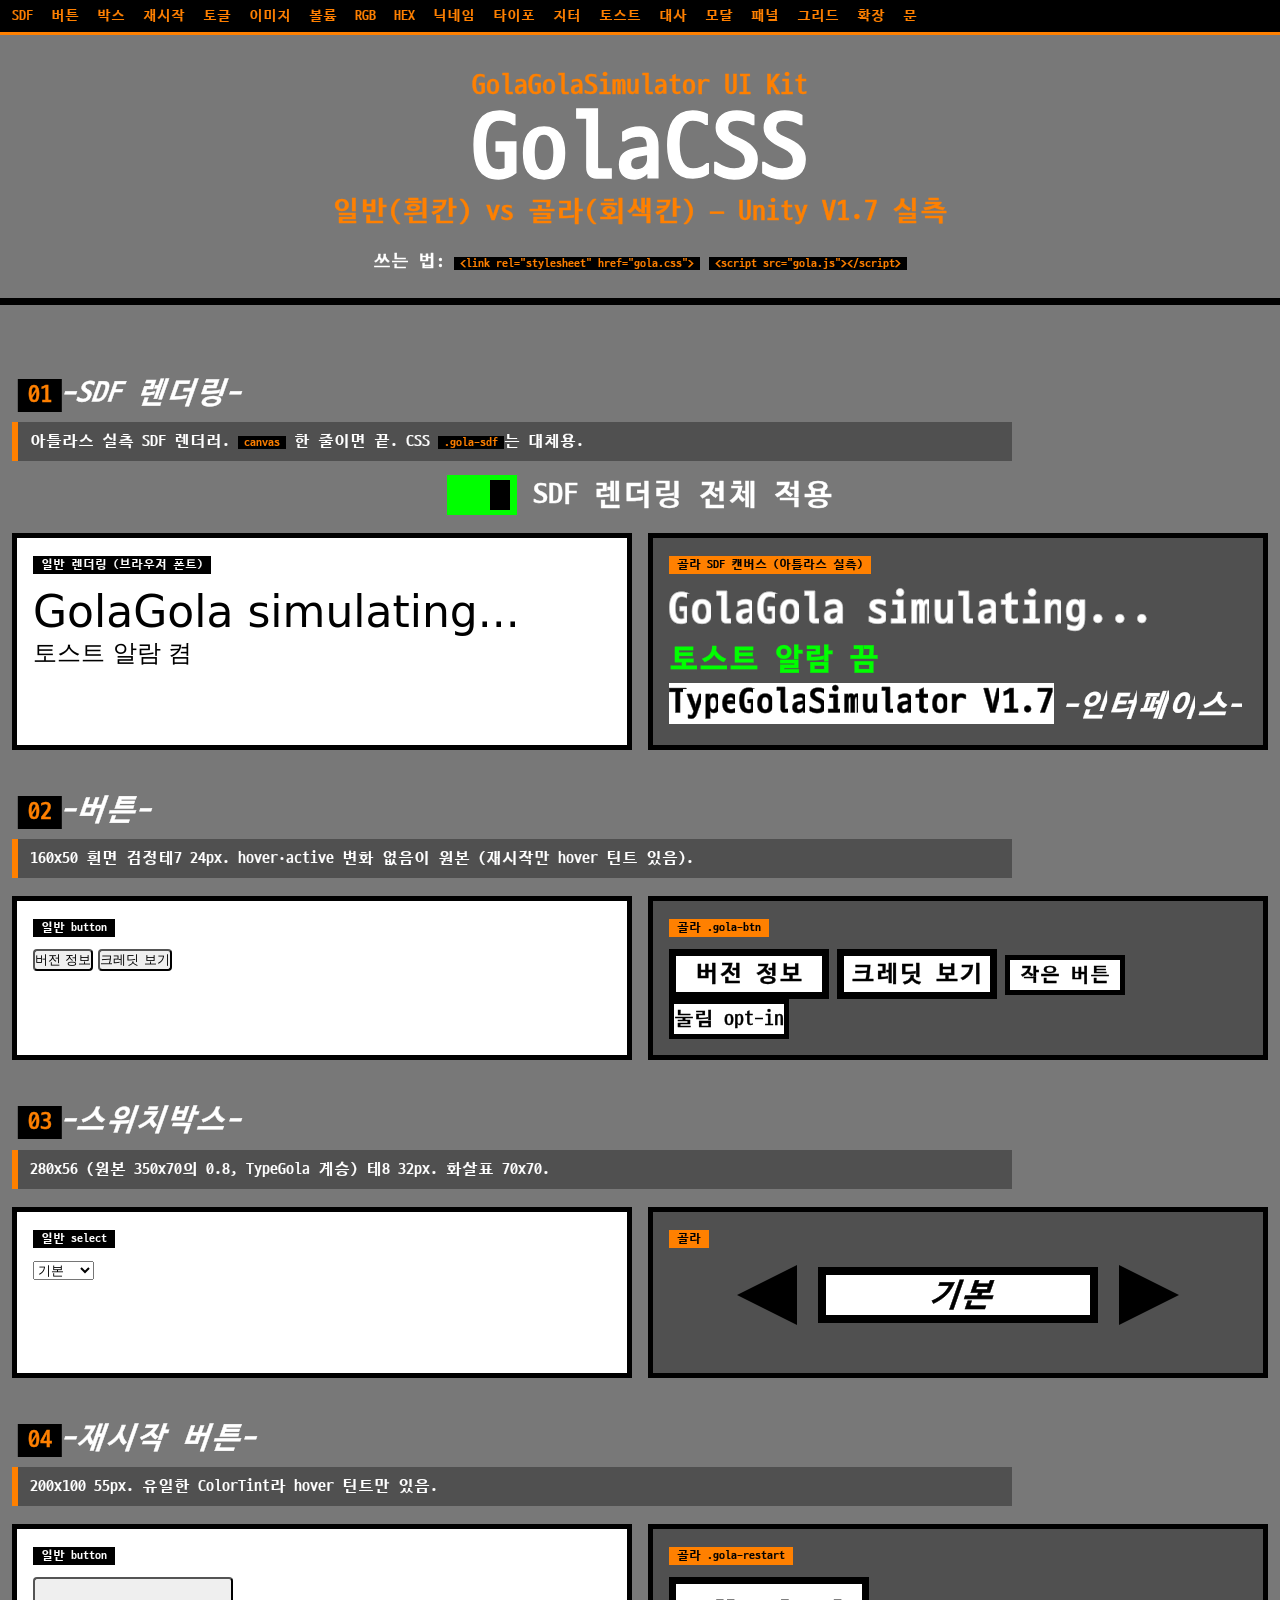
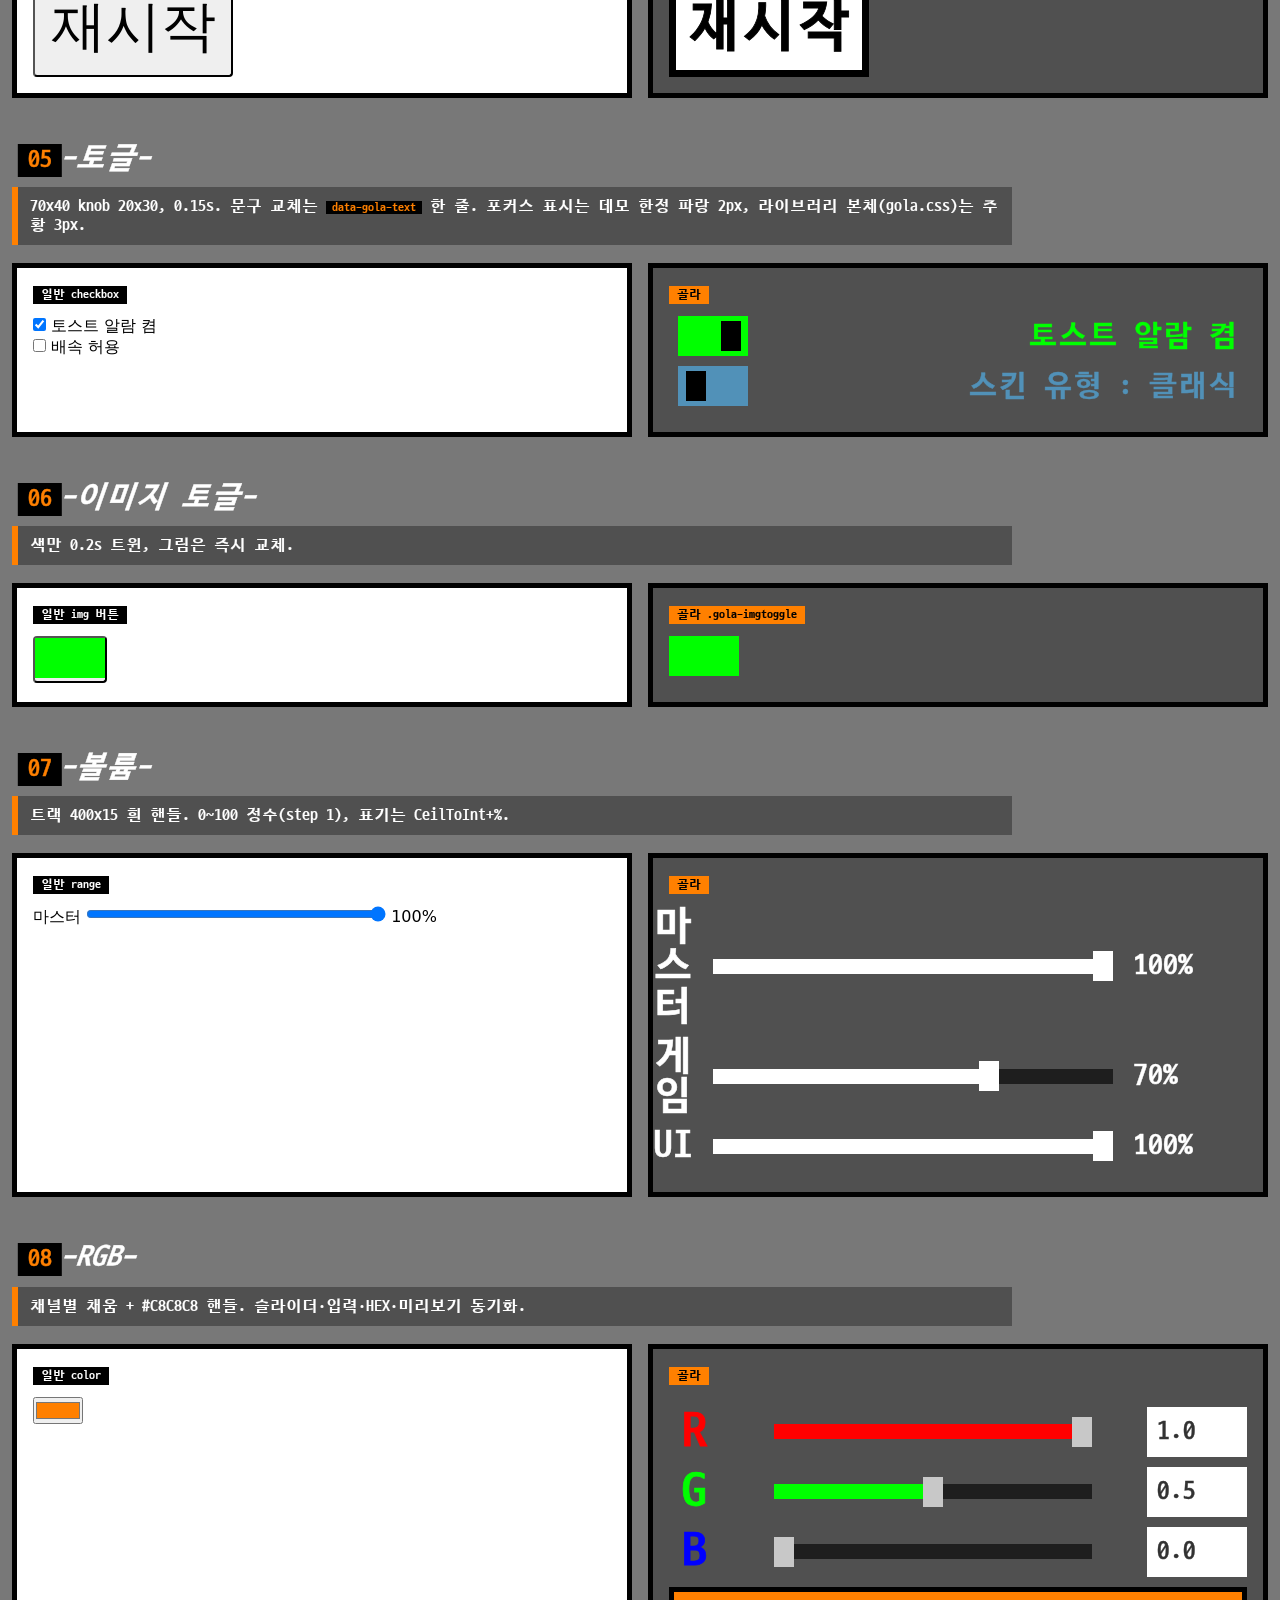
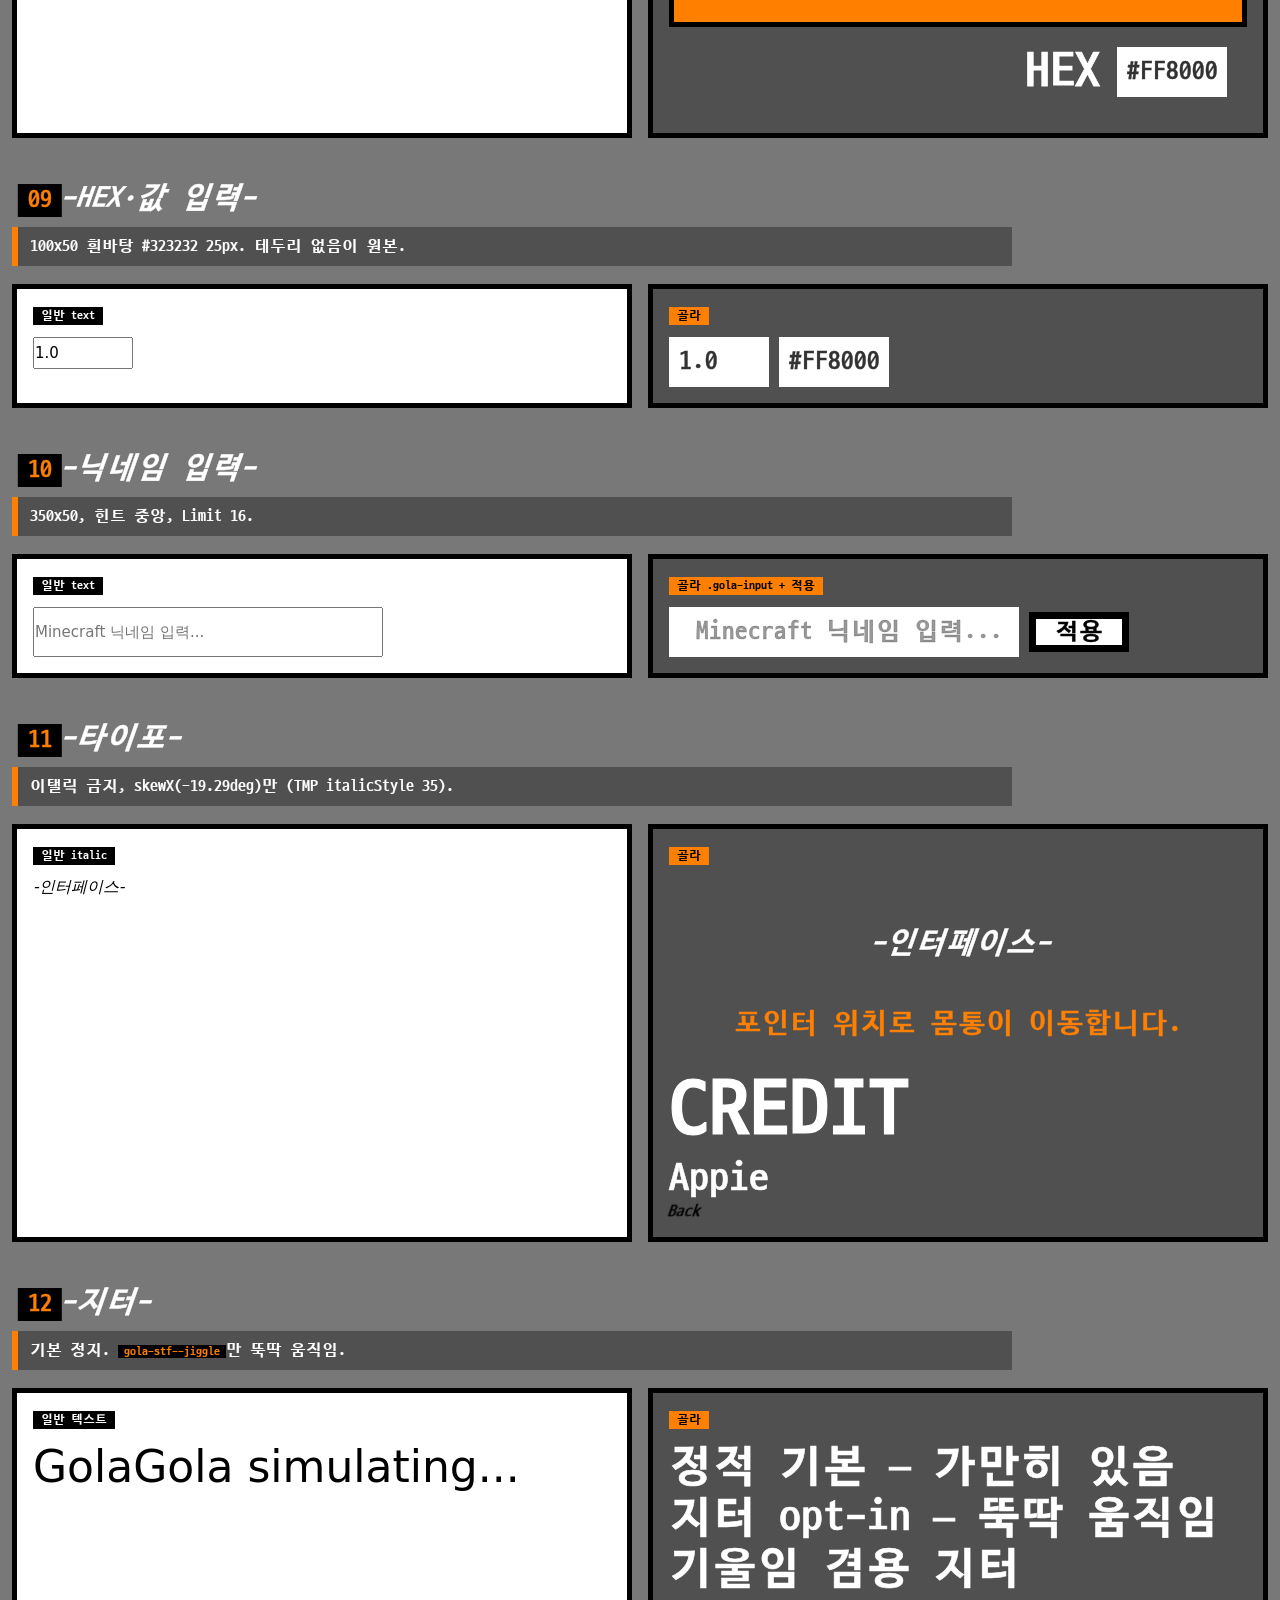
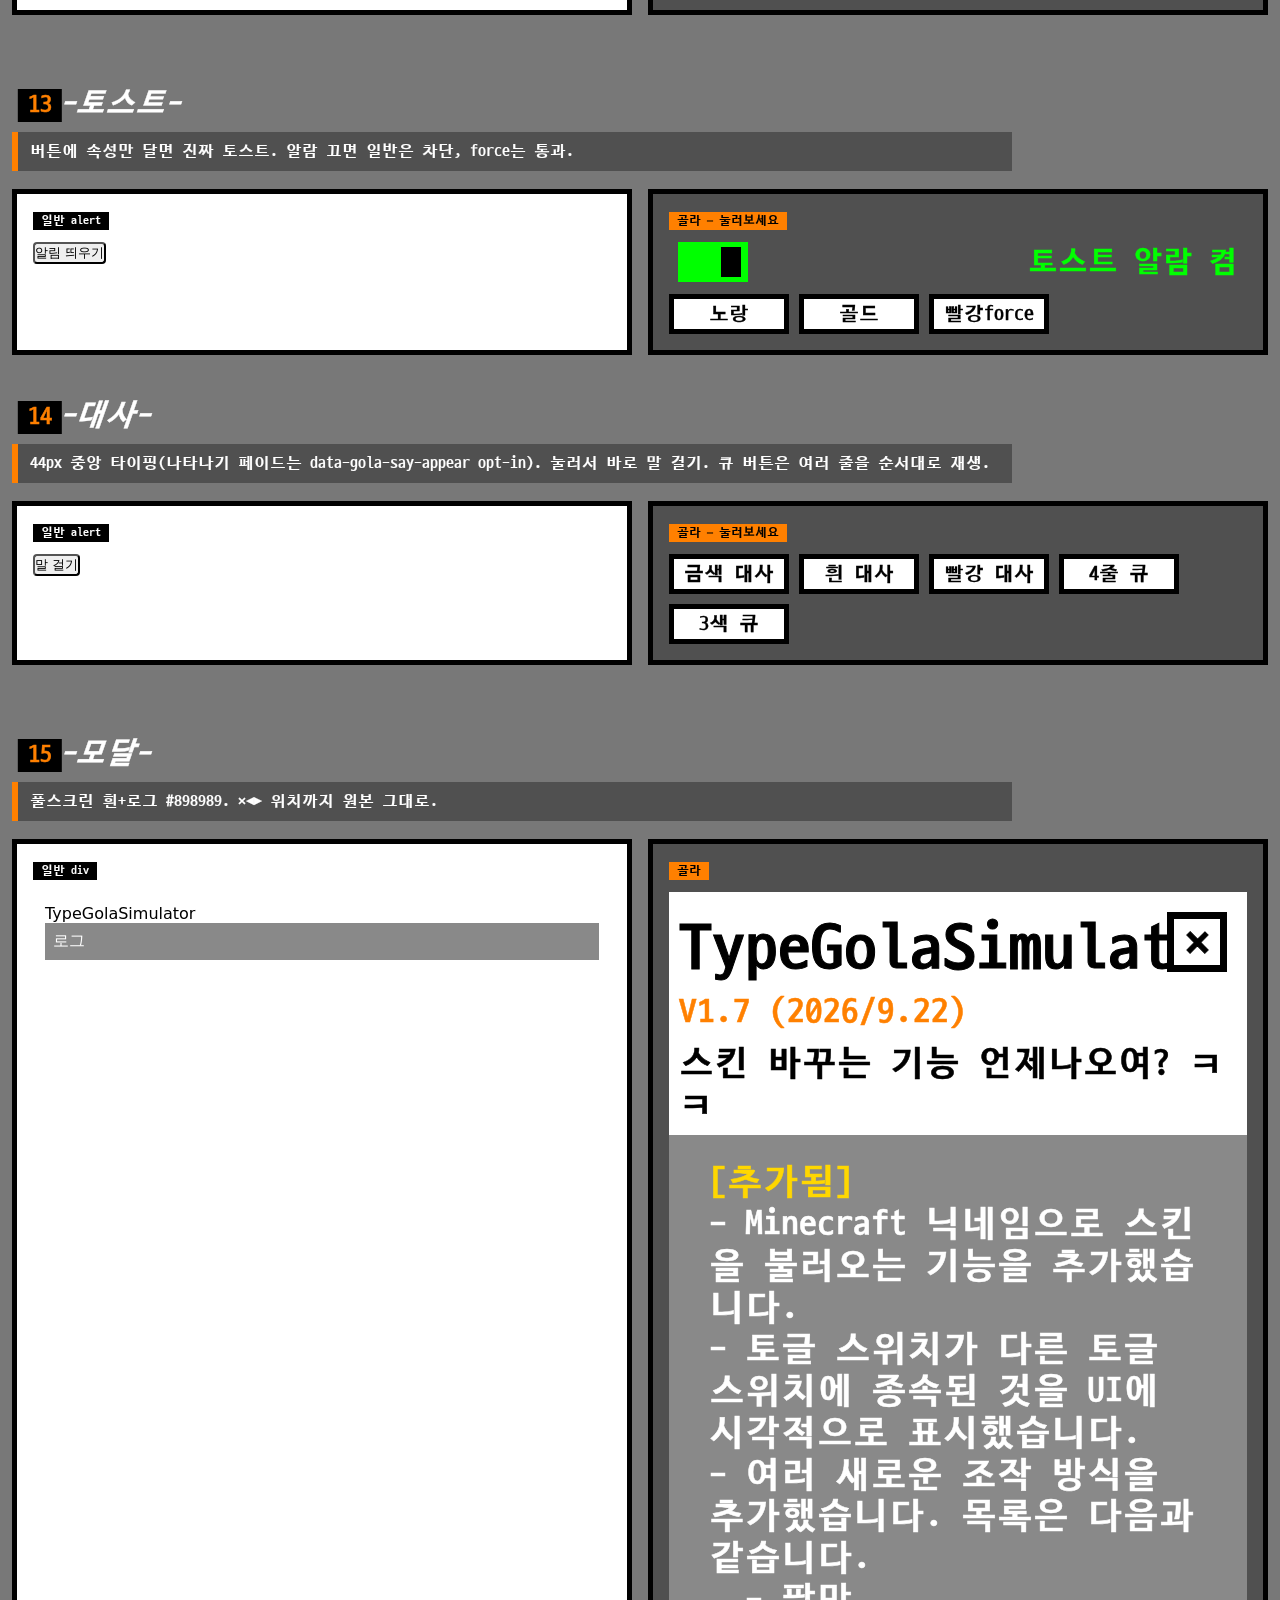
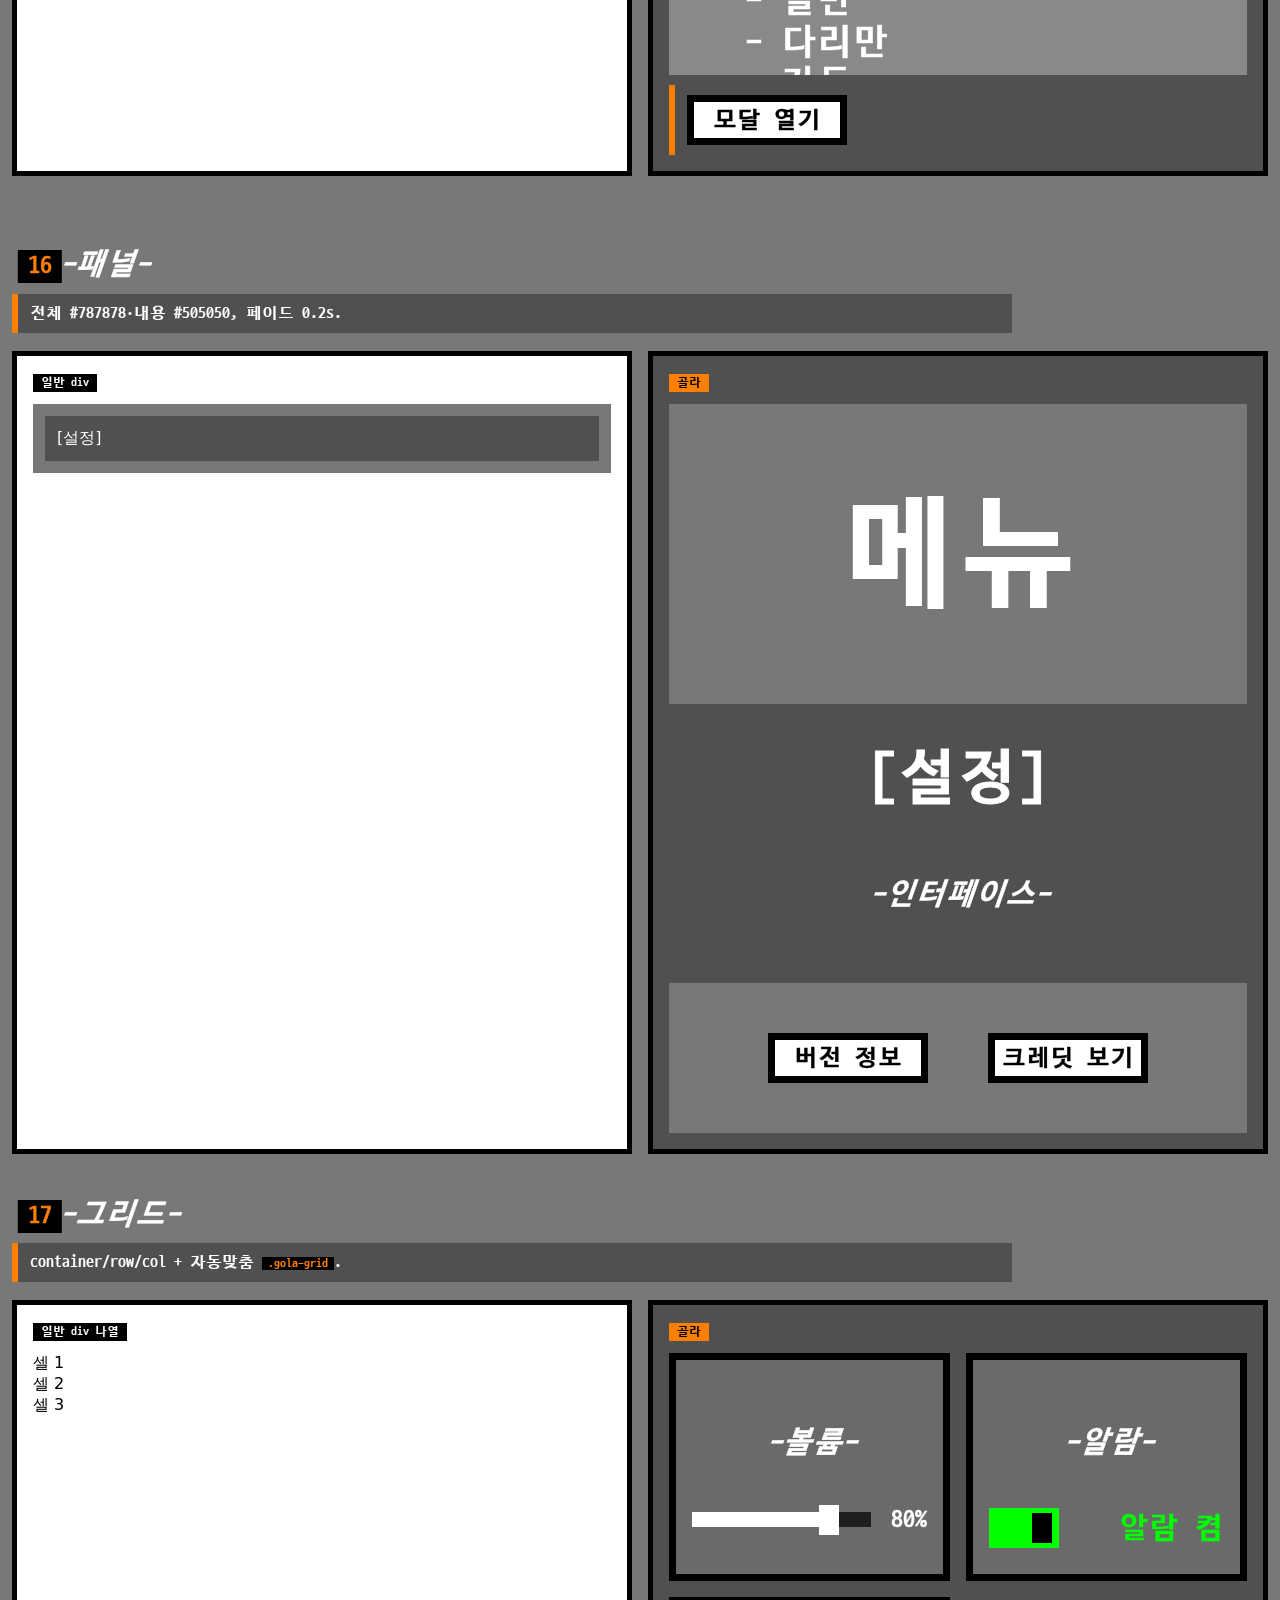
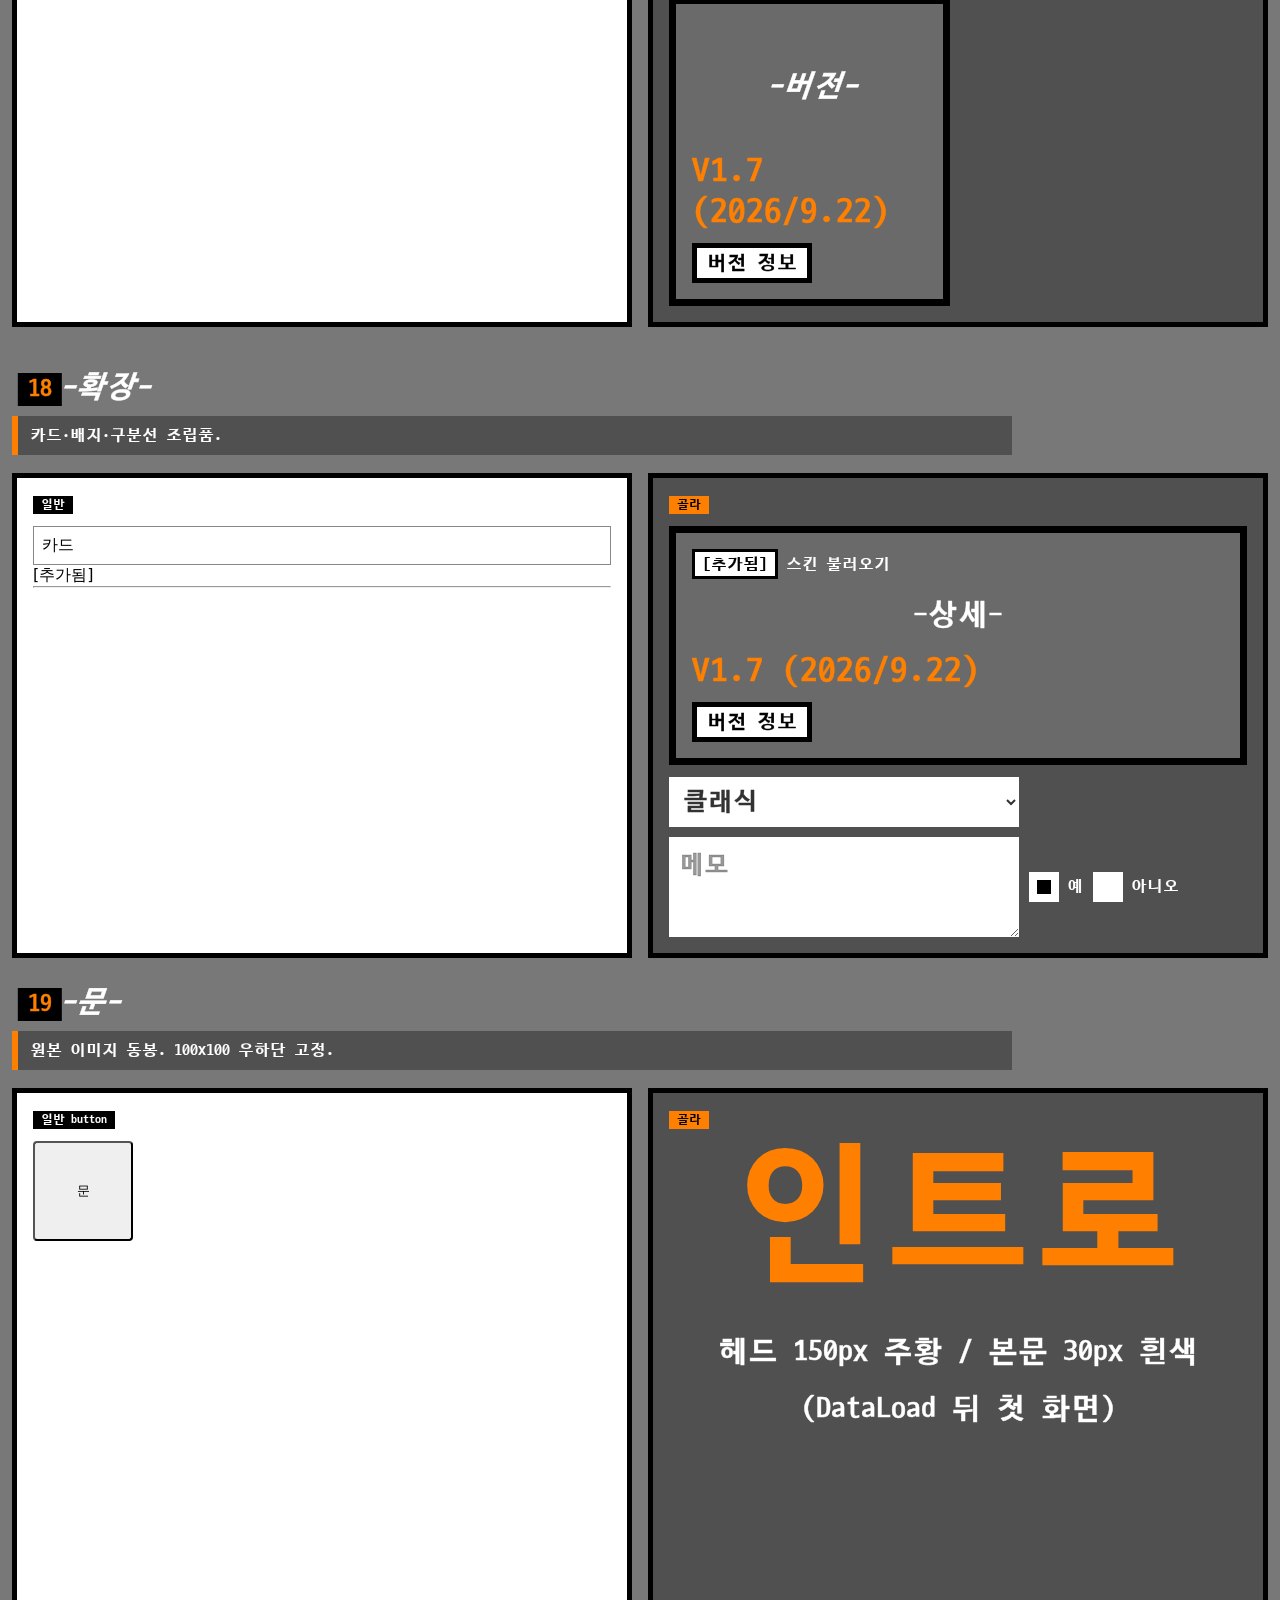
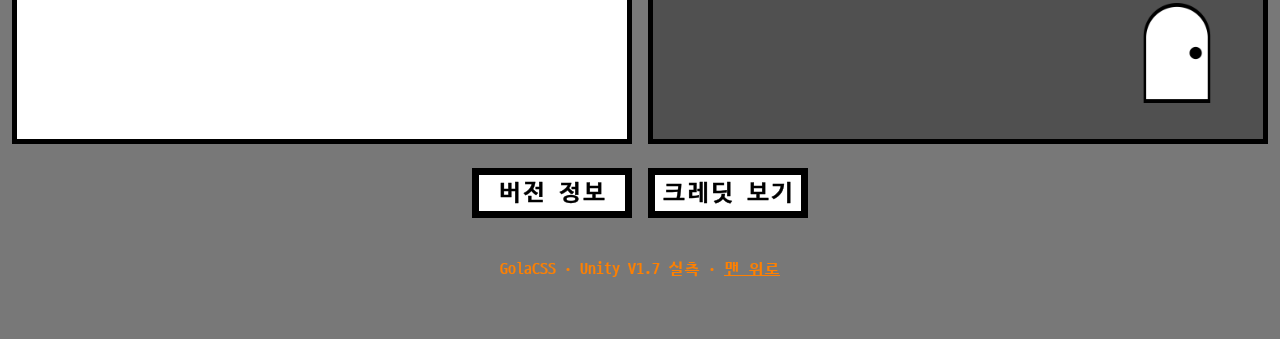
==== commit 1d492456: "100점 달성: 평가 루프 20바퀴 수렴 (수치·동작·문서·접근성 전 렌즈 만점)" ====
--- a/index.html
+++ b/index.html
@@ -41,10 +41,10 @@
 code.c{background:#000;color:#FF8000;font-size:12px;padding:0 6px;white-space:normal;overflow-wrap:anywhere}
 .gola-modal--inline{min-height:auto} /* 내용은 auto, 420 고수 금지 */
 .vs-col .gola-modal--inline .gola-modal-log{max-height:60vh;overflow-y:auto} /* 페이지 스코프 한정: 36px 전문 909px 벽 방지, gola.css 본체 불변 */
-/* 모달 타이틀 clamp + .gola-modal-head 컨테이너 zoom (TypeGola modal.ts MODAL_BASE_W=800) — 축소는 gola.js golaFitModal */
+/* 좁은 폭 모달은 title에만 zoom + 말줄임 (clamp 없음, TypeGola W/800 균일축소와 다름) — 축소는 gola.js golaFitModal */
 @media(max-width:900px){.gola-modal-head{display:flex;flex-wrap:wrap;align-items:center;gap:8px}.gola-modal-head .gola-modal-btn.close,.gola-modal-head .gola-modal-btn.prev,.gola-modal-head .gola-modal-btn.next{position:static}}
 @media(max-width:700px){.gola-slider-row:not(.rgb){flex-wrap:wrap;gap:12px}.gola-slider-row .gola-slider{flex:1 1 160px;width:auto;min-width:0}.gola-slider-letter.vol{width:80px;font-size:30px;text-align:right}.gola-vol-val{width:90px;font-size:24px}}
-/* 데모 한정 포커스 표시 (gola.css 재현본에는 링 없음이 원본) */
+/* 데모 한정 파랑 2px 표시 (본체 gola.css는 접근성 포크로 주황 3px 유지) */
 .page .gola-check:focus-visible+.gola-switch,.page .gola-slider:focus-visible,.page .gola-value:focus,.page .gola-hex:focus,.page .gola-input:focus{outline:2px solid #A8CEFF;outline-offset:2px}
 /* 일반 칸: gola 전역 리셋을 중화하고 진짜 브라우저 기본으로 (대조용 한정) */
 .native-scope,.native-scope *{font-family:system-ui,sans-serif!important;user-select:auto!important}
@@ -59,7 +59,7 @@
 </head>
 <body>
 <div class="page">
-<nav class="nav">
+<nav class="nav" aria-label="섹션 내비게이션">
 <a href="#s-sdf">SDF</a><a href="#s-btn">버튼</a><a href="#s-box">박스</a><a href="#s-restart">재시작</a><a href="#s-toggle">토글</a><a href="#s-img">이미지</a><a href="#s-vol">볼륨</a><a href="#s-rgb">RGB</a><a href="#s-hex">HEX</a><a href="#s-nick">닉네임</a><a href="#s-type">타이포</a><a href="#s-stf">지터</a><a href="#s-toast">토스트</a><a href="#s-say">대사</a><a href="#s-modal">모달</a><a href="#s-panel">패널</a><a href="#s-grid">그리드</a><a href="#s-extra">확장</a><a href="#s-door">문</a>
 </nav>
 
@@ -73,7 +73,7 @@
 <div class="sec-head" id="s-sdf"><div class="gola-sec-title">-SDF 렌더링-</div>
 <p class="note">아틀라스 실측 SDF 렌더러. <code class="c">canvas</code> 한 줄이면 끝. CSS <code class="c">.gola-sdf</code>는 대체용.</p>
 <div style="display:flex;align-items:center;justify-content:center;gap:16px;margin-top:14px;flex-wrap:wrap">
-<input type="checkbox" class="gola-check" id="sdfAll" checked>
+<input type="checkbox" class="gola-check" id="sdfAll" checked aria-label="SDF 렌더링 전체 적용">
 <label class="gola-switch" for="sdfAll"><span class="gola-knob"></span></label>
 <span class="gola-label" style="color:#FFF">SDF 렌더링 전체 적용</span>
 </div></div>
@@ -88,17 +88,17 @@
 </div>
 
 <div class="sec-head" id="s-btn"><div class="gola-sec-title">-버튼-</div>
-<p class="note">160x50 흰면 검정테7 24px. hover·active 변화 없음이 원본.</p></div>
+<p class="note">160x50 흰면 검정테7 24px. hover·active 변화 없음이 원본 (재시작만 hover 틴트 있음).</p></div>
 <div class="vs">
 <div class="vs-col n"><span class="tag n">일반 button</span><div class="native-scope"><button>버전 정보</button> <button>크레딧 보기</button></div></div>
 <div class="vs-col g"><span class="tag g">골라 .gola-btn</span><div data-gola-fit><div>
 <button class="gola-btn" data-gola-modal-open="#liveModal">버전 정보</button> <button class="gola-btn" data-gola-toast-text="CREDIT — Appie" data-gola-toast-color="gola-toast--gold">크레딧 보기</button>
 <button class="gola-btn gola-btn--sm" data-gola-toast-text="작은 버튼이 눌렸습니다." data-gola-toast-color="gola-toast--yellow">작은 버튼</button>
-<button class="gola-btn gola-btn--sm gola-press" data-gola-toast-text="눌림 opt-in: 0.6배 축소 후 0.15s 복원" data-gola-toast-color="gola-toast--yellow">눌림 opt-in</button></div></div></div>
+<button class="gola-btn gola-btn--sm gola-press" data-gola-toast-text="눌림 opt-in: 0.30s 단상 유지" data-gola-toast-color="gola-toast--yellow">눌림 opt-in</button></div></div></div>
 </div>
 
 <div class="sec-head" id="s-box"><div class="gola-sec-title">-스위치박스-</div>
-<p class="note">280x56 테8 32px. 화살표 70x70.</p></div>
+<p class="note">280x56 (원본 350x70의 0.8, TypeGola 계승) 테8 32px. 화살표 70x70.</p></div>
 <div class="vs">
 <div class="vs-col n"><span class="tag n">일반 select</span><div class="native-scope"><select><option>기본</option><option>관성</option><option>뚱뚱남</option></select></div></div>
 <div class="vs-col g"><span class="tag g">골라</span><div data-gola-fit>
@@ -117,12 +117,12 @@
 </div>
 
 <div class="sec-head" id="s-toggle"><div class="gola-sec-title">-토글-</div>
-<p class="note">70x40 knob 20x30, 0.15s. 문구 교체는 <code class="c">data-gola-text</code> 한 줄.</p></div>
+<p class="note">70x40 knob 20x30, 0.15s. 문구 교체는 <code class="c">data-gola-text</code> 한 줄. 포커스 표시는 데모 한정 파랑 2px, 라이브러리 본체(gola.css)는 주황 3px.</p></div>
 <div class="vs">
 <div class="vs-col n"><span class="tag n">일반 checkbox</span><div class="native-scope"><label><input type="checkbox" checked> 토스트 알람 켬</label><br><label><input type="checkbox"> 배속 허용</label></div></div>
 <div class="vs-col g"><span class="tag g">골라</span><div data-gola-fit><div>
-<div class="gola-toggle-row iface"><input type="checkbox" class="gola-check" id="t1" checked><label class="gola-switch" for="t1"><span class="gola-knob"></span></label><span class="gola-label sdfable" data-gola-text="토스트 알람 켬|토스트 알람 끔" data-gola-for="t1">토스트 알람 켬</span></div>
-<div class="gola-toggle-row iface"><input type="checkbox" class="gola-check" id="t2"><label class="gola-switch gola-switch--skin" for="t2"><span class="gola-knob"></span></label><span class="gola-label gola-label--skin sdfable" data-gola-text="스킨 유형 : 슬림|스킨 유형 : 클래식" data-gola-for="t2">스킨 유형 : 클래식</span></div>
+<div class="gola-toggle-row iface"><input type="checkbox" class="gola-check" id="t1" checked aria-label="토스트 알람"><label class="gola-switch" for="t1"><span class="gola-knob"></span></label><span class="gola-label sdfable" data-gola-text="토스트 알람 켬|토스트 알람 끔" data-gola-for="t1">토스트 알람 켬</span></div>
+<div class="gola-toggle-row iface"><input type="checkbox" class="gola-check" id="t2" aria-label="스킨 유형"><label class="gola-switch gola-switch--skin" for="t2"><span class="gola-knob"></span></label><span class="gola-label gola-label--skin sdfable" data-gola-text="스킨 유형 : 슬림|스킨 유형 : 클래식" data-gola-for="t2">스킨 유형 : 클래식</span></div>
 </div></div></div>
 </div>
 
@@ -131,12 +131,12 @@
 <div class="vs">
 <div class="vs-col n"><span class="tag n">일반 img 버튼</span><div class="native-scope"><button><img src="data:image/svg+xml,%3Csvg xmlns='http://www.w3.org/2000/svg' width='70' height='40'%3E%3Crect width='70' height='40' fill='%2300FF00'/%3E%3C/svg%3E" alt="on" width="70" height="40"></button></div></div>
 <div class="vs-col g"><span class="tag g">골라 .gola-imgtoggle</span><div>
-<div class="gola-toggle-row"><input type="checkbox" class="gola-check" id="t3" checked><label class="gola-imgtoggle" for="t3"><img src="data:image/svg+xml,%3Csvg xmlns='http://www.w3.org/2000/svg' width='70' height='40'%3E%3Crect width='70' height='40' fill='%2300FF00'/%3E%3C/svg%3E" alt="on"></label></div>
+<div class="gola-toggle-row"><input type="checkbox" class="gola-check" id="t3" checked aria-label="이미지 토글"><label class="gola-imgtoggle" for="t3"><img src="data:image/svg+xml,%3Csvg xmlns='http://www.w3.org/2000/svg' width='70' height='40'%3E%3Crect width='70' height='40' fill='%2300FF00'/%3E%3C/svg%3E" alt="on"></label></div>
 </div></div>
 </div>
 
 <div class="sec-head" id="s-vol"><div class="gola-sec-title">-볼륨-</div>
-<p class="note">트랙 400x15 흰 핸들. 0~100 연속값, 표기는 CeilToInt+%.</p></div>
+<p class="note">트랙 400x15 흰 핸들. 0~100 정수(step 1), 표기는 CeilToInt+%.</p></div>
 <div class="vs" data-gola-vol>
 <div class="vs-col n"><span class="tag n">일반 range</span><div class="native-scope">마스터 <input type="range" min="0" max="100" step="1" value="100"> 100%</div></div>
 <div class="vs-col g"><span class="tag g">골라</span><div data-gola-fit><div>
@@ -151,9 +151,9 @@
 <div class="vs" data-gola-rgb>
 <div class="vs-col n"><span class="tag n">일반 color</span><div class="native-scope"><input type="color" value="#ff8000"></div></div>
 <div class="vs-col g"><span class="tag g">골라</span><div data-gola-fit><div>
-<div class="gola-slider-row rgb lead-rgb"><span class="gola-slider-letter" style="color:#FF0000">R</span><input type="range" class="gola-slider" data-ch="r" min="0" max="1" step="0.0001" value="1" aria-label="R 값"><input type="text" class="gola-value" value="1.0" maxlength="6" spellcheck="false" aria-label="R 값"></div>
-<div class="gola-slider-row rgb"><span class="gola-slider-letter" style="color:#00FF00">G</span><input type="range" class="gola-slider" data-ch="g" min="0" max="1" step="0.0001" value="0.5" aria-label="G 값"><input type="text" class="gola-value" value="0.5" maxlength="6" spellcheck="false" aria-label="G 값"></div>
-<div class="gola-slider-row rgb"><span class="gola-slider-letter" style="color:#0000FF">B</span><!-- B 저대비는 R/G 원색 통일상 원본 그대로 둠 --><input type="range" class="gola-slider" data-ch="b" min="0" max="1" step="0.0001" value="0" aria-label="B 값"><input type="text" class="gola-value" value="0" maxlength="6" spellcheck="false" aria-label="B 값"></div>
+<div class="gola-slider-row rgb lead-rgb"><span class="gola-slider-letter" aria-hidden="true" style="color:#FF0000">R</span><input type="range" class="gola-slider" data-ch="r" min="0" max="1" step="0.0001" value="1" aria-label="R 값"><input type="text" class="gola-value" value="1.0" maxlength="6" spellcheck="false" aria-label="R 값"></div>
+<div class="gola-slider-row rgb"><span class="gola-slider-letter" aria-hidden="true" style="color:#00FF00">G</span><input type="range" class="gola-slider" data-ch="g" min="0" max="1" step="0.0001" value="0.5" aria-label="G 값"><input type="text" class="gola-value" value="0.5" maxlength="6" spellcheck="false" aria-label="G 값"></div>
+<div class="gola-slider-row rgb"><span class="gola-slider-letter" aria-hidden="true" style="color:#0000FF">B</span><!-- B 저대비는 R/G 원색 통일상 원본 그대로 둠 + 장식 글리프 aria-hidden (입력에 aria-label='B 값' 있어 SR 경로 보존) --><input type="range" class="gola-slider" data-ch="b" min="0" max="1" step="0.0001" value="0" aria-label="B 값"><input type="text" class="gola-value" value="0" maxlength="6" spellcheck="false" aria-label="B 값"></div>
 <div class="gola-color-preview"></div>
 <div class="gola-hex-row"><span class="gola-hex-label">HEX</span><input type="text" class="gola-hex wide" value="#FF8000" maxlength="9" placeholder="#RRGGBBAA" spellcheck="false" aria-label="HEX 색상"></div>
 </div></div></div>
@@ -202,7 +202,7 @@
 <div class="vs">
 <div class="vs-col n"><span class="tag n">일반 alert</span><div class="native-scope"><button onclick="alert('토스트 알람 켬')">알림 띄우기</button></div></div>
 <div class="vs-col g"><span class="tag g">골라 — 눌러보세요</span><div>
-<div class="gola-toggle-row iface"><input type="checkbox" class="gola-check" id="allowT" data-gola-allow checked><label class="gola-switch" for="allowT"><span class="gola-knob"></span></label><span class="gola-label" data-gola-text="토스트 알람 켬|토스트 알람 끔" data-gola-for="allowT">토스트 알람 켬</span></div>
+<div class="gola-toggle-row iface"><input type="checkbox" class="gola-check" id="allowT" data-gola-allow checked aria-label="토스트 알람"><label class="gola-switch" for="allowT"><span class="gola-knob"></span></label><span class="gola-label" data-gola-text="토스트 알람 켬|토스트 알람 끔" data-gola-for="allowT">토스트 알람 켬</span></div>
 <div style="display:flex;gap:10px;flex-wrap:wrap;margin-top:12px">
 <button class="gola-btn gola-btn--sm" data-gola-toast-text="[TAB] : 눌러서 메뉴 토글" data-gola-toast-color="gola-toast--yellow">노랑</button>
 <button class="gola-btn gola-btn--sm" data-gola-toast-text="스킨을 불러왔습니다." data-gola-toast-color="gola-toast--gold">골드</button>
@@ -212,21 +212,25 @@
 </div>
 
 <div class="sec-head" id="s-say"><div class="gola-sec-title">-대사-</div>
-<p class="note">44px 중앙 타이프+페이드. 눌러서 바로 말 걸기.</p></div>
+<p class="note">44px 중앙 타이핑(나타나기 페이드는 data-gola-say-appear opt-in). 눌러서 바로 말 걸기. 큐 버튼은 여러 줄을 순서대로 재생.</p></div>
 <div class="vs">
 <div class="vs-col n"><span class="tag n">일반 alert</span><div class="native-scope"><button onclick="alert('여기가 백도어다.')">말 걸기</button></div></div>
 <div class="vs-col g"><span class="tag g">골라 — 눌러보세요</span><div style="display:flex;gap:10px;flex-wrap:wrap">
 <button class="gola-btn gola-btn--sm" data-gola-say-text="여기가 백도어다." data-gola-say-color="#FFD700">금색 대사</button>
 <button class="gola-btn gola-btn--sm" data-gola-say-text="돌아간 다음에 와라." data-gola-say-color="#fff">흰 대사</button>
-</div></div>
-</div>
+<button class="gola-btn gola-btn--sm" data-gola-say-text="안!" data-gola-say-color="#BC2F2F" title="원본 Rare AppiHi '안' 적갈">빨강 대사</button>
+<button class="gola-btn gola-btn--sm" title="첫만남 4줄 순서대로 (흰·1700/2000/2000/2000ms)" data-gola-say-queue='[{"text":"안녕","color":"#fff","hold":1700},{"text":"BackDoor에 온 걸 환영해.","color":"#fff","hold":2000},{"text":"여기서는 이곳저곳 돌아다닐 수 있어.","color":"#fff","hold":2000},{"text":"시작해 보자.","color":"#fff","hold":2000}]'>4줄 큐</button>
+<button class="gola-btn gola-btn--sm" title="금→흰→빨강 3줄 순서대로 (각 2000ms)" data-gola-say-queue='[{"text":"여기가 백도어다.","color":"#FFD700","hold":2000},{"text":"돌아간 다음에 와라.","color":"#fff","hold":2000},{"text":"안!","color":"#BC2F2F","hold":2000}]'>3색 큐</button>
+</div></div>
+</div>
+<!-- 줄큐는 gola.js [data-gola-say-queue] 단일 경로로 재생 (인라인 shim 없음, {text,color,hold} 스키마). 구 {t,c,h} 별칭도 엔진이 수용. 타이핑 50ms/자 기준 자동 hold 후 다음 화면. -->
 
 <div class="sec-head" id="s-modal"><div class="gola-sec-title">-모달-</div>
 <p class="note">풀스크린 흰+로그 #898989. ×◀▶ 위치까지 원본 그대로.</p></div>
 <div class="vs">
 <div class="vs-col n"><span class="tag n">일반 div</span><div class="native-scope"><div style="background:#fff;color:#000;padding:12px"><b>TypeGolaSimulator</b><div style="background:#898989;color:#fff;padding:8px">로그</div></div></div></div>
 <div class="vs-col g"><span class="tag g">골라</span><div data-gola-fit><div>
-<div class="gola-modal gola-modal--inline" role="presentation">
+<div class="gola-modal gola-modal--inline" role="group" aria-label="버전 정보 외형 견본">
 <div class="gola-modal-head"><div class="gola-modal-title sdfable">TypeGolaSimulator</div><div class="gola-modal-ver">V1.7 (2026/9.22)</div><div class="gola-modal-v-dev">스킨 바꾸는 기능 언제나오여? ㅋㅋ</div><button class="gola-modal-btn close" aria-label="닫기(견본: 첫 페이지로 리셋)">×</button><button class="gola-modal-btn prev" aria-label="이전 로그 페이지">◀</button><button class="gola-modal-btn next" aria-label="다음 로그 페이지">▶</button><script type="application/json" data-gola-log-pages>[{"ver":"V1.6 (2026/9.13)","dev":"뭐이리 많아졌냐","log":"<span style=\"color:#FFD700\">[추가됨]</span><br>- BackDoor 콘텐츠가 추가됩니다!"}]</script></div>
 <div class="gola-modal-log"><span style="color:#FFD700">[추가됨]</span><br>- Minecraft 닉네임으로 스킨을 불러오는 기능을 추가했습니다.<br>- 토글 스위치가 다른 토글 스위치에 종속된 것을 UI에 시각적으로 표시했습니다.<br>- 여러 새로운 조작 방식을 추가했습니다. 목록은 다음과 같습니다.<br>&nbsp;&nbsp;- 팔만<br>&nbsp;&nbsp;- 다리만<br>&nbsp;&nbsp;- 자동<br>&nbsp;&nbsp;- 자동 분노</div>
 <script type="application/json" data-gola-log-pages>["<span style=\"color:#FFD700\">[변경됨]<\/span><br>- 데이터를 불러올 때 토글 스위치 종속을 무시하던 문제를 해결했습니다.<br>- 마우스를 숨기려면 M키를 0.478723초동안 누르고 있어야 합니다.<br>- 일부 UI 메시지가 변경되었습니다.<br>&nbsp;&nbsp;- 토스트 알람 켬<br>&nbsp;&nbsp;- 토스트 알람 끔<br>&nbsp;&nbsp;- 메뉴 토글 안내", "<span style=\"color:#FFD700\">[변경됨]<\/span><br>- '잔상' 조작 방식의 잔상이 현재 스킨으로 바뀝니다.<br>&nbsp;&nbsp;- 두 배 프레임 보간을 적용했습니다.<br>&nbsp;&nbsp;- 잔상이 더 촘촘하게 표시됩니다.<br>- 시작 시 경고 출력이 더욱 넒라울 정도로 빠르게 지나갑니다.<br><span style=\"color:#FFD700\">[기타]<\/span><br>- GitHub 페이지의 CHANGELOG.md는 업데이트하지 않습니다."]</script>
@@ -250,7 +254,7 @@
 <div class="vs-col n"><span class="tag n">일반 div 나열</span><div class="native-scope"><div>셀 1</div><div>셀 2</div><div>셀 3</div></div></div>
 <div class="vs-col g"><span class="tag g">골라</span><div data-gola-fit><div class="gola-grid">
 <div class="demo-card" data-gola-vol><div class="gola-sec-title">-볼륨-</div><div class="gola-slider-row"><input type="range" class="gola-slider" data-ch="vol" data-label="vGrid" min="0" max="100" step="1" value="80" aria-label="그리드 볼륨"><span class="gola-vol-val" id="vGrid">80%</span></div></div>
-<div class="demo-card"><div class="gola-sec-title">-알람-</div><div class="gola-toggle-row"><input type="checkbox" class="gola-check" id="g1" checked><label class="gola-switch" for="g1"><span class="gola-knob"></span></label><span class="gola-label" data-gola-text="알람 켬|알람 끔" data-gola-for="g1">알람 켬</span></div></div>
+<div class="demo-card"><div class="gola-sec-title">-알람-</div><div class="gola-toggle-row"><input type="checkbox" class="gola-check" id="g1" checked aria-label="알람"><label class="gola-switch" for="g1"><span class="gola-knob"></span></label><span class="gola-label" data-gola-text="알람 켬|알람 끔" data-gola-for="g1">알람 켬</span></div></div>
 <div class="demo-card"><div class="gola-sec-title">-버전-</div><div class="gola-modal-ver">V1.7 (2026/9.22)</div><div style="margin-top:10px"><button class="gola-btn gola-btn--sm" data-gola-modal-open="#liveModal">버전 정보</button></div></div>
 </div></div></div>
 </div>
@@ -261,6 +265,12 @@
 <div class="vs-col n"><span class="tag n">일반</span><div class="native-scope"><div style="border:1px solid #888;padding:8px">카드</div><span>[추가됨]</span><hr></div></div>
 <div class="vs-col g"><span class="tag g">골라</span><div>
 <div class="gola-card"><span class="gola-badge">[추가됨]</span><span class="sdfable" style="color:#FFF"> 스킨 불러오기</span><div class="gola-divider">-상세-</div><div class="gola-modal-ver">V1.7 (2026/9.22)</div><div style="margin-top:10px"><button class="gola-btn gola-btn--sm" data-gola-modal-open="#liveModal">버전 정보</button></div></div>
+<div style="display:flex;gap:10px;flex-wrap:wrap;margin-top:12px;align-items:center">
+<select class="gola-select" aria-label="스킨 유형 선택"><option>클래식</option><option>슬림</option></select>
+<textarea class="gola-textarea" rows="2" placeholder="메모" aria-label="메모"></textarea>
+<label style="color:#FFF;display:flex;gap:8px;align-items:center"><input type="radio" class="gola-radio" name="golaExtraDemo" checked> 예</label>
+<label style="color:#FFF;display:flex;gap:8px;align-items:center"><input type="radio" class="gola-radio" name="golaExtraDemo"> 아니오</label>
+</div>
 </div></div>
 </div>
 
--- a/gola.css
+++ b/gola.css
@@ -5,18 +5,18 @@
 :root { --gola-bg: #787878; --gola-content: #505050; --gola-accent: #FF8000; --gola-on: #00FF00; --gola-off: #FF0000; --gola-skin-on: #AE6E47; --gola-skin-off: #5191B8; --gola-ink: #000; --gola-paper: #FFF; --gola-track: #1E1E1E; --gola-handle: #C8C8C8; --gola-input-ink: #323232; --gola-log-bg: #898989; --gola-gold: #FFD700; --gola-font: 'D2Coding', monospace; --skew: skewX(-19.29deg); }
 /* 리셋: 전역 400·선택금지·네모반듯 (원본 전역 규칙). */
 * { box-sizing: border-box; margin: 0; padding: 0; font-family: var(--gola-font) !important; font-weight: 400 !important; user-select: none; -webkit-tap-highlight-color: transparent; }
+.gola-value, .gola-hex, .gola-input, .gola-textarea, .gola-modal-log, .gola-select { user-select: text; } /* 입력·값·로그·셀렉트 선택 허용 (전역 금지는 유지) */
 button, .gola-btn, .gola-switchbox, .gola-arrow, .gola-modal-btn, .gola-restart, .gola-value, .gola-hex, .gola-input { border-radius: 0; }
-button:hover:not(:disabled) { opacity: 1 !important; }
+button:hover:not(:disabled), .gola-btn:hover:not(:disabled), .gola-arrow:hover:not(:disabled), .gola-modal-btn:hover:not(:disabled) { opacity: 1 !important; } /* hover opacity 단일 규칙 (:9+:13 통합) */
 html, body { -webkit-font-smoothing: antialiased; -moz-osx-font-smoothing: grayscale; text-rendering: optimizeSpeed; overflow-x: hidden; overflow-x: clip; }
 /* 버튼 160x50 검정테7 흰면 24px — Main Version/Credit @f3535eb, Transition None이라 active·hover 변화 없음. */
 .gola-btn { width: 160px; height: 50px; background: var(--gola-paper); color: var(--gola-ink); border: 7px solid var(--gola-ink); padding: 0; font-size: 24px; line-height: 1; white-space: nowrap; display: inline-flex; align-items: center; justify-content: center; cursor: pointer; transition: none; }
-.gola-btn:hover, .gola-arrow:hover, .gola-modal-btn:hover { opacity: 1; }
 .gola-btn--sm { width: 120px; height: 40px; border-width: 5px; font-size: 20px; }
 .gola-btn--apply { width: 100px; height: 40px; font-size: 24px; } /* Skin 적용 버튼 (Transition None) */
 .gola-btn:disabled, .gola-modal-btn:disabled, .gola-restart:disabled { background: rgba(200,200,200,.502); opacity: 1; cursor: not-allowed; transition: background-color .1s linear; } /* Main.unity m_DisabledColor=(0.7843,0.7843,0.7843,0.502) 배경 틴트만 — 텍스트색 rgba(50,50,50,.85) 발명 삭제, m_FadeDuration 0.1 복원 */
 /* 누름효과 opt-in: 원본 ButonPressAnimation 부착 0건 데드코드라 기본 미적용, 쓸 때만 .gola-press (+gola.js가 클릭 시 .gola-pressed 토글). */
 .gola-press { transition: transform .15s ease-out; }
-/* JS: 클릭 시 .gola-pressed 추가 후 0.15s 뒤 제거 (원본 pressedScale 0.6 축소→복원 0.15s+0.15s). */
+/* JS: 클릭 시 .gola-pressed 추가 후 0.30s 뒤 제거 (축소 0.15s+복원 0.15s 합 포크, gola.js setTimeout 300). */
 .gola-press.gola-pressed { transform: scale(.6); }
 /* 모달버튼 60x60 테7 50px ×◀▶ — Version Info Panel @f3535eb, Transition None. */
 .gola-modal-btn { width: 60px; height: 60px; background: var(--gola-paper); color: var(--gola-ink); border: 7px solid var(--gola-ink); padding: 0; font-size: 50px; line-height: 1; display: inline-flex; align-items: center; justify-content: center; cursor: pointer; transition: none; }
@@ -25,10 +25,11 @@
 .gola-modal-btn.next { position: absolute; top: 265px; right: 20px; }
 /* 재시작 200x100 검정테7 흰면 55px — FlappieGola RestartButton @f3535eb, 버튼 22개 중 유일한 Transition 1=ColorTint라 hover만 0.1s 틴트. */
 .gola-restart { width: 200px; height: 100px; background: var(--gola-paper); color: var(--gola-ink); border: 7px solid var(--gola-ink); padding: 0; font-size: 55px; line-height: 1; display: inline-flex; align-items: center; justify-content: center; cursor: pointer; transition: background-color .1s linear; }
-.gola-restart:hover:not(:disabled) { background: #D9D9D9; opacity: 1; }
-/* 스위치박스 280x56 테8 32px 행래퍼 포함 — Main SwitchBox @f3535eb. */
+.gola-restart:hover:not(:disabled) { background: #F5F5F5; opacity: 1; } /* m_HighlightedColor 0.9607843 → 245 → #F5F5F5 */
+/* 스위치박스 280x56 테8 32px 행래퍼 포함 — 원본 350x70의 0.8, TypeGola 계승 (Main SwitchBox @f3535eb). */
 .gola-switchbox { width: 280px; height: 56px; background: var(--gola-paper); color: var(--gola-ink); border: 8px solid var(--gola-ink); font-size: 32px; line-height: 1; display: inline-flex; align-items: center; justify-content: center; overflow: hidden; white-space: nowrap; }
 .gola-switchbox-row { display: flex; align-items: center; justify-content: center; gap: 16px; height: 70px; margin-bottom: 27px; }
+@media screen and (max-width: 520px) { .gola-switchbox-row { flex-wrap: wrap; height: auto; } .gola-switchbox { flex: none; } } /* 좁은폭 뭉개짐 가드: 280+70+70+gap32=452>375라 wrap+수축금지 (포크) */
 /* 화살표 70x70 투명 히트영역 — SwitchBox Prev/Next stretch 알파0 @f3535eb. */
 .gola-arrow { width: 70px; height: 70px; background: transparent; border: none; padding: 0; display: inline-flex; align-items: center; justify-content: center; cursor: pointer; transition: none; }
 .gola-arrow svg { width: 70px; height: 70px; display: block; }
@@ -39,8 +40,8 @@
 .gola-check:checked + .gola-switch { background: var(--gola-on); }
 .gola-check:checked + .gola-switch .gola-knob { left: 42.5px; }
 /* 포커스 링 기본 제공 (접근성 유지): 체크박스가 클립 숨김 상태에서도 키보드 포커스를 받으면 스위치에 링. 링이 싫으면 조상에 .gola-no-ring. */
-.gola-check:focus-visible + .gola-switch, .gola-check:focus-visible + .gola-imgtoggle, .gola-arrow:focus-visible, .gola-btn:focus-visible, .gola-modal-btn:focus-visible, .gola-restart:focus-visible { outline: 3px solid var(--gola-accent); outline-offset: 2px; }
-.gola-no-ring .gola-check:focus-visible + .gola-switch, .gola-no-ring .gola-check:focus-visible + .gola-imgtoggle, .gola-no-ring .gola-arrow:focus-visible, .gola-no-ring .gola-btn:focus-visible, .gola-no-ring .gola-modal-btn:focus-visible, .gola-no-ring .gola-restart:focus-visible { outline: none; }
+.gola-check:focus-visible + .gola-switch, .gola-check:focus-visible + .gola-imgtoggle, .gola-arrow:focus-visible, .gola-btn:focus-visible, .gola-modal-btn:focus-visible, .gola-restart:focus-visible, .gola-door:focus-visible, .gola-select:focus-visible, .gola-textarea:focus-visible, .gola-radio:focus-visible, .gola-slider:focus-visible, .gola-value:focus-visible, .gola-hex:focus-visible, .gola-input:focus-visible { outline: 3px solid var(--gola-accent); outline-offset: 2px; }
+.gola-no-ring .gola-check:focus-visible + .gola-switch, .gola-no-ring .gola-check:focus-visible + .gola-imgtoggle, .gola-no-ring .gola-arrow:focus-visible, .gola-no-ring .gola-btn:focus-visible, .gola-no-ring .gola-modal-btn:focus-visible, .gola-no-ring .gola-restart:focus-visible, .gola-no-ring .gola-door:focus-visible, .gola-no-ring .gola-select:focus-visible, .gola-no-ring .gola-textarea:focus-visible, .gola-no-ring .gola-radio:focus-visible, .gola-no-ring .gola-slider:focus-visible, .gola-no-ring .gola-value:focus-visible, .gola-no-ring .gola-hex:focus-visible, .gola-no-ring .gola-input:focus-visible { outline: none; }
 /* 스킨토글 갈색계 변형 — 인스펙터 enable(0.68,0.43,0.28)/disable(0.32,0.57,0.72) @f3535eb. */
 .gola-switch--skin { background: var(--gola-skin-off); }
 .gola-check:checked + .gola-switch--skin { background: var(--gola-skin-on); }
@@ -56,7 +57,7 @@
 .gola-imgtoggle { display: inline-block; width: 70px; height: 40px; transition: background-color .2s, color .2s; cursor: pointer; }
 .gola-imgtoggle img { display: block; width: 100%; height: 100%; object-fit: contain; }
 /* 슬라이더 트랙 400x15 핸들 20x30 — Slider rawPercent 스냅없음 handleX·fill 매핑 @f3535eb. */
-.gola-slider { -webkit-appearance: none; appearance: none; flex: none; width: 400px; max-width: 100%; height: 15px; background: var(--gola-track); cursor: pointer; margin: 0; --fill: #FF0000; --p: 1; }
+.gola-slider { -webkit-appearance: none; appearance: none; flex: none; width: 400px; max-width: 100%; height: 15px; background: var(--gola-track); cursor: pointer; margin: 0; --fill: #FFF; --p: 1; } /* bare 기본 흰색 (볼륨이 기본 케이스, 클래스리스와 통일) */
 .gola-slider[data-ch="r"] { --fill: #FF0000; }
 .gola-slider[data-ch="g"] { --fill: #00FF00; }
 .gola-slider[data-ch="b"] { --fill: #0000FF; }
@@ -72,6 +73,7 @@
 .gola-slider-row.rgb { gap: 55px; max-width: 700px; margin-left: auto; margin-right: auto; } /* RGB행 gap 55 원복: 오버플로는 트랙 수축(L71 min-width:0)으로 해소, 스펙값은 손대지 않음 */
 .gola-slider-row.rgb .gola-slider { flex: 1 1 auto; width: auto; min-width: 0; max-width: 400px; } /* 원본 트랙 400 유지, 좁은 칸에선 수축 (입력 100px 고정 유지) */
 .gola-slider-row.lead-rgb { margin-top: 10px; }
+@media screen and (max-width: 700px) { .gola-slider-row:not(.rgb) { flex-wrap: wrap; } .gola-slider-row:not(.rgb) .gola-slider { flex: 1 1 160px; width: auto; min-width: 0; } } /* 비-RGB행 좁은폭 오버플로 해소: 트랙 수축+감싸기 (RGB행 L72-73 패턴 승격) */
 .gola-slider-letter { font-size: 50px; width: 50px; text-align: center; }
 .gola-slider-letter.vol { font-size: 40px; width: 130px; text-align: right; color: var(--gola-paper); }
 /* 볼륨표기 정수(CeilToInt)+% — SliderValueText prefix 빈+suffix % @f3535eb, 소리 0.05 단위. */
@@ -79,15 +81,15 @@
 /* 입력란 100x50 흰면 25px 좌측 — RGB값·HEX 공용 @f3535eb. */
 .gola-value, .gola-hex { display: block; width: 100px; height: 50px; background: var(--gola-paper); color: var(--gola-input-ink); border: none; font-size: 25px; line-height: 50px; text-align: left; padding: 0 0 0 10px; outline: none; flex-shrink: 0; caret-color: var(--gola-input-ink); }
 .gola-value::selection, .gola-hex::selection, .gola-input::selection { background: rgba(168,206,255,.75); }
-.gola-value::placeholder, .gola-hex::placeholder { color: rgba(50,50,50,.5); font-size: 25px; font-style: italic; }
-.gola-value:focus, .gola-hex:focus, .gola-input:focus { outline: none; }
+.gola-value::placeholder, .gola-hex::placeholder { color: rgba(50,50,50,.5); font-size: 25px; }
+.gola-value:focus:not(:focus-visible), .gola-hex:focus:not(:focus-visible), .gola-input:focus:not(:focus-visible) { outline: none; } /* 마우스 포커스만 링 제거, 키보드는 위 :focus-visible 링 유지. */
 .gola-hex.wide { width: 110px; }
 .gola-color-preview { max-width: 660px; height: 40px; background: #FFF; border: 5px solid #000; margin: 10px auto 20px; }
 .gola-hex-row { display: flex; align-items: center; justify-content: flex-end; gap: 10px; max-width: 700px; margin: 20px auto; padding-right: 20px; }
 .gola-hex-label { color: var(--gola-paper); font-size: 50px; line-height: 1; width: 90px; height: 50px; flex-shrink: 0; display: flex; align-items: center; justify-content: center; }
 /* 닉네임란 350x50 힌트중 — Main Nickname input Limit16 SingleLine @f3535eb. */
 .gola-input { display: block; width: 350px; max-width: 100%; height: 50px; background: var(--gola-paper); color: var(--gola-input-ink); border: none; font-size: 25px; line-height: 50px; text-align: left; padding: 0 0 0 10px; outline: none; caret-color: var(--gola-input-ink); }
-.gola-input::placeholder { color: rgba(50,50,50,.5); font-size: 25px; font-style: italic; text-align: center; }
+.gola-input::placeholder { color: rgba(50,50,50,.5); font-size: 25px; text-align: center; }
 /* 타이포: 이탤릭 금지 skewX(-19.29deg)만 — TMP italicStyle 35 전단 @f3535eb. */
 .gola-sec-title, .gola-skew { font-style: normal; transform: var(--skew); transform-origin: 50% 100%; }
 .gola-title { color: var(--gola-paper); font-size: 120px; line-height: 1; text-align: center; display: flex; align-items: center; justify-content: center; }
@@ -96,12 +98,18 @@
 .gola-text-skew { display: inline-block; font-style: normal; transform: skewX(-19.29deg); transform-origin: 50% 100%; } /* 박스 안 글자만 기울임 (스위치박스 모드문구) */
 .gola-intro-head { color: var(--gola-accent); font-size: 150px; line-height: 1; text-align: center; margin-bottom: 32px; } /* TypeGola #intro-head 150px + mb32 */
 .gola-intro-body { color: var(--gola-paper); font-size: 30px; line-height: 1.9; text-align: center; max-width: min(780px,100%); min-height: 200px; margin: 0 auto; white-space: pre-line; } /* TypeGola #intro-body 30px·1.9 제약 4종 그대로 */
-.gola-modal-title { color: var(--gola-ink); font-size: clamp(40px, 12vw, 100px); white-space: nowrap; } /* 줄바꿈 금지 유지, 축소는 CSS clamp로만 (JS zoom 미사용). 솔직히 400px 미만 초좁폭에선 삐져나갈 수 있음. */
-.gola-modal-ver { color: var(--gola-accent); font-size: 35px; }
+.gola-modal-title { color: var(--gola-ink); font-size: 100px; white-space: nowrap; overflow: hidden; text-overflow: ellipsis; max-width: 100%; min-width: 0; } /* 원본 v-title 100px 고정, 좁은 칸은 JS golaFitModal이 title에만 zoom (head 전체 아님) — clamp 병행 시 이중 축소라 제거. 초좁폭 삐져나감은 말줄임으로 처리. */
+.gola-modal-ver { color: var(--gola-accent); font-size: 35px; margin-top: 4px; } /* 원본색 유지: 흰 배경 위 주황(#FF8000) 35px는 약 2.5:1로 WCAG AA-large 3:1 미달 — 접근성 잔류 갭, 고대비 필요 시 아래 opt-in 사용. */
+.gola-high-contrast .gola-modal-ver { color: #7A3E00; font-weight: 700 !important; text-decoration: underline; } /* opt-in 고대비: 흰 배경 대비 약 8:1 + 비색 단서(굵기·밑줄). 색상은 원본이 아니라 명시적 선택. */
+.gola-high-contrast .gola-desc { color: #FFF; font-weight: 700 !important; text-decoration: underline; } /* opt-in 고대비: #787878 위 흰색 약 4.4:1 (원본 #FF8000 1.75:1 미달) + 비색 단서. */
+.gola-high-contrast .gola-label { color: #FFF; font-weight: 700 !important; text-decoration: underline; } /* opt-in 고대비: 미체크 적색(#FF0000 on #505050 2.02:1 미달) → 흰색 약 7.5:1. */
+.gola-high-contrast .gola-check:checked ~ .gola-label { color: #FFF; font-weight: 700 !important; text-decoration: none; } /* 체크 상태는 밑줄 제거로 미체크(밑줄)와 비색 구분, 색상은 흰색 유지. */
+.gola-high-contrast .gola-label--skin { color: #FFF; font-weight: 700 !important; text-decoration: underline; } /* opt-in 고대비: 스킨 미체크(#5191B8 on #505050 2.34:1 미달) → 흰색. */
+.gola-high-contrast .gola-check:checked ~ .gola-label--skin { color: #FFF; font-weight: 700 !important; text-decoration: none; } /* 스킨 체크 상태도 흰색 + 밑줄 제거로 구분. */
 .gola-modal-v-dev { color: #000; font-size: 35px; margin-top: 10px; white-space: pre-line; } /* TypeGola #modal-head .v-dev 35px·#000·mt10·pre-line = Main.unity m_fontSize 35 */
 .gola-credit-title { color: var(--gola-paper); font-size: 80px; }
 .gola-credit-desc { color: var(--gola-paper); font-size: 40px; }
-.gola-bd-g { display: inline-block; font-size: 44px; line-height: 1; font-style: normal; transform: skewX(-19.29deg); transform-origin: 50% 50%; will-change: transform, opacity; }
+.gola-bd-g { display: inline-block; font-size: inherit; line-height: 1; font-style: normal; transform: skewX(-19.29deg); transform-origin: 50% 50%; will-change: transform, opacity; } /* 글리프 크기는 박스(.gola-say) font-size 상속 — JS가 박스에 textSize*11 기록(기본 44), 고정 44px 직접 규칙은 상속을 깨서 textSize 연동을 막았음 */
 /* STF 정적 소프트룩: SDF 근사 antialiased+optimizeSpeed+kerning none — UIJiggling 부착 0건이라 기본 정지. */
 .gola-stf { -webkit-font-smoothing: antialiased; -moz-osx-font-smoothing: grayscale; text-rendering: optimizeSpeed; font-kerning: none; }
 /* 지터 opt-in: steps(2) 뚝딱 움직임 — <span class="gola-stf gola-stf--jiggle"> 한 줄이면 끝. */
@@ -111,7 +119,7 @@
 .gola-stf--soft { -webkit-font-smoothing: antialiased; -moz-osx-font-smoothing: grayscale; text-rendering: optimizeSpeed; font-kerning: none; animation: gola-stf-jitter 1.2s steps(2) infinite; }
 @keyframes gola-stf-jitter { 0%, 100% { transform: translateY(0); } 50% { transform: translateY(-1px); } }
 @keyframes gola-stf-jitter-skew { 0%, 100% { transform: var(--skew) translateY(0); } 50% { transform: var(--skew) translateY(-1px); } }
-@media (prefers-reduced-motion: reduce) { .gola-stf--jiggle, .gola-stf--soft { animation: none; } }
+@media (prefers-reduced-motion: reduce) { .gola-stf--jiggle, .gola-stf--soft, .gola-toast { animation: none; } }
 /* 패널 전체 #787878 내용 #505050 페이드 0.2s — MenuPanelToggle DOFade @f3535eb. */
 .gola-panel { position: fixed; inset: 0; background: var(--gola-bg); z-index: 50; visibility: hidden; opacity: 0; overflow-y: auto; overflow-x: hidden; scrollbar-width: none; -ms-overflow-style: none; transition: opacity .2s linear, visibility .2s; }
 .gola-panel::-webkit-scrollbar { display: none; }
@@ -152,28 +160,32 @@
 /* 토스트 700x50 36px 자동맞춤 0~36 ON — Toast Messege.prefab @f3535eb (정렬 H1=좌/V512=중). */
 .gola-toasts { position: fixed; left: 20px; top: 200px; z-index: 999; display: flex; flex-direction: column; align-items: flex-start; pointer-events: none; }
 .gola-toasts--inline { position: static; }
-.gola-toast { background: rgba(0,0,0,.588); color: var(--gola-paper); font-size: 36px; line-height: 1; text-align: left; white-space: normal; overflow-wrap: anywhere; word-break: break-word; width: 700px; max-width: calc(100vw - 40px); min-height: 50px; display: flex; align-items: center; justify-content: flex-start; padding: 0 5px; opacity: 0; transform: translateX(-730px); transition: opacity .2s ease-out, transform .2s ease-out, margin-top .2s ease-out; } /* 포크 선언: 원본 재현이 아니라 X축 전용 퇴장·등장으로 갈아탔음. Y 복원 요구 3건은 사용자 X축 지시 때문에 기각. */
+.gola-toast { background: rgba(0,0,0,.588); color: var(--gola-paper); font-size: 36px; line-height: 1; text-align: left; white-space: normal; overflow-wrap: anywhere; word-break: break-word; width: 700px; max-width: calc(100vw - 40px); min-height: 50px; display: flex; align-items: center; justify-content: flex-start; padding: 0 5px; opacity: 0; transform: translateX(-730px); transition: opacity .2s ease-out, transform .2s ease-out, margin-top .2s ease-out; } /* 포크 선언: 원본 재현이 아니라 X축 전용 퇴장·등장 (사용자 결정). */
 /* 색·강제: yellow 튜토리얼·gold 진행/성공·red 차단/실패 force — ToastUIManager·SkinSetting @f3535eb. */
 .gola-toast--yellow { color: #FFFF00; }
 .gola-toast--gold { color: var(--gola-gold); }
 .gola-toast--red { color: var(--gola-off); }
 .gola-toast.show { opacity: 1; transform: translateX(0); }
 .gola-toast.dying { opacity: 0; margin-top: 0 !important; transform: translateX(-150px); } /* 퇴장도 X축만 (위 포크 선언과 같은 이유) */
+.gola-toast.gola-toast--stacked { width: 110px; height: 30px; min-height: 0; font-size: 16px; white-space: nowrap; overflow: hidden; text-overflow: ellipsis; } /* 스택 축소체: FirstDisplacementSizeDelta(110,30) 절대값·폰트 16 (ToastUI.cs Stack 대응). 4자+... 절단은 JS textContent 몫이라 CSS는 말줄임으로 근사. height 고정으로 원본 절대크기 재현 (min-height 성장 포크 해소). */
 /* (삭제: .show+.show 인접 마진 — JS 스택 기록과 이중 적용·var 미기록이라 제거, 간격 55/35는 gola.js가 전부 맡음) */
-@media screen and (max-width: 599px) { .gola-toasts { left: 10px; top: 120px; } .gola-toast { font-size: 18px; max-width: min(90vw, 420px); } } /* 모바일 토스트 */
+@media screen and (max-width: 799px) { .gola-toast:not(.gola-toast--stacked) { font-size: max(14px, 4.5vw); } } /* 799 이하 단일 선언: 원본 toast.ts max(14,round(36*w/800)) 연속식 (36/800=4.5vw, 반올림차 <0.5px) — 스택축소체(16px) 제외. */
+@media screen and (max-width: 599px) { .gola-toasts { left: 10px; top: 120px; } .gola-toast:not(.gola-toast--stacked) { max-width: min(90vw, 420px); padding: 2px 14px; } } /* 599 이하 컨테이너 위치+여백만 잔류 (폰트 선언은 위 799 블록과 공유) */
+/* 모션 민감: 토스트 진입·퇴장 슬라이드 정지 — transition을 끊어 opacity 즉시 전환으로, 퇴장은 제자리에서 사라짐. */
+@media (prefers-reduced-motion: reduce) { .gola-toasts .gola-toast { transition: none; } .gola-toasts .gola-toast.dying { transform: none; } .gola-panel, .gola-switch, .gola-knob, .gola-label, .gola-imgtoggle, .gola-press, .gola-restart, .gola-say { transition: none; } }
 /* 모달 풀스크린 흰 로그 #898989 36px — Version Info Panel @f3535eb. */
 .gola-modal { position: fixed; inset: 0; background: #FFF; z-index: 80; display: none; flex-direction: column; }
 .gola-modal.open { display: flex; }
 .gola-modal--inline { position: static; display: flex; min-height: 420px; }
-.gola-modal-head { position: relative; padding: 20px 10px 10px; flex-shrink: 0; min-width: 0; overflow: hidden; } /* 좁은 칸 삐져나감 방지 (clamp 기준, JS zoom 미사용) */
-.gola-modal-title { overflow-wrap: anywhere; min-width: 0; } /* clamp로만 축소. 400px 미만 초좁폭에선 삐져나갈 수 있음. */
+.gola-modal-head { position: relative; padding: 20px 10px 10px; flex-shrink: 0; min-width: 0; overflow: hidden; } /* 좁은 칸은 JS golaFitModal이 title에만 zoom (head 전체 아님, title 100px 고정과 일원화) */
+@media screen and (max-width: 600px) { .gola-modal-head { display: flex; flex-wrap: wrap; gap: 8px; overflow: visible; } .gola-modal-btn.close, .gola-modal-btn.prev, .gola-modal-btn.next { position: static; } } /* 좁은폭 긴 타이틀+절대버튼 겹침 가드 (코어 제공, 페이지 오버라이드 대체) */
 .gola-modal-log { background: var(--gola-log-bg); color: var(--gola-paper); flex: 1; overflow-y: auto; padding: 26px 40px; font-size: 36px; line-height: 1.16; text-align: left; }
 @media screen and (max-width: 700px) { .gola-modal-log { padding: 16px 20px; } } /* 375 실측 칸 내부 48 오버플로 해소 */
 /* 로딩 검정 70/40 크레딧힌트 우측 — DataLoadScene @f3535eb. */
 .gola-loading { background: #000; color: var(--gola-paper); text-align: center; padding: 40px; }
 .gola-loading-title { font-size: 70px; margin-bottom: 24px; }
-.gola-loading-info { font-size: 40px; line-height: 1.8; }
-.gola-credit-hint { text-align: right; color: rgba(53,53,53,.502); font-size: 20px; }
+.gola-loading-info { font-size: 40px; line-height: 1.8; max-width: 700px; margin: 0 auto; white-space: pre-line; }
+.gola-credit-hint { position: fixed; right: 5px; bottom: 5px; z-index: 91; text-align: right; color: rgba(53,53,53,.502); font-size: 20px; }
 /* 확장 3종: 카드·배지·구분선 간격50 — 토큰 파생 범용. 카드는 부모 칸(#505050)과 구분되게 한 톤 업+테7. */
 .gola-card { background: #5A5A5A; border: 7px solid var(--gola-ink); padding: 16px; color: var(--gola-paper); }
 .gola-badge { display: inline-block; background: var(--gola-paper); color: #000; border: 3px solid var(--gola-ink); font-size: 16px; line-height: 1; padding: 4px 8px; } /* 흰바탕 위 금색 명도대비 1.4라 검정으로, 25→16 (금색은 로그 태그에서만 통함) */
@@ -181,12 +193,22 @@
 .gola-card .gola-divider { margin: 20px 0; } /* 작은 카드 안에서는 숨통 확보 */
 /* 확장: 셀렉트·여러줄·라디오 — 원본에 실측값이 없어 게임 문법으로 새로 만듦 (확장 표시). */
 .gola-select { display: block; width: 350px; max-width: 100%; height: 50px; background: var(--gola-paper); color: var(--gola-input-ink); border: none; border-radius: 0; font-size: 25px; padding: 0 0 0 10px; outline: none; }
-.gola-select:disabled { background: rgba(200,200,200,.502); }
+.gola-select:disabled { background: rgba(200,200,200,.502); cursor: not-allowed; }
 .gola-textarea { display: block; width: 350px; max-width: 100%; min-height: 100px; background: var(--gola-paper); color: var(--gola-input-ink); border: none; border-radius: 0; font-size: 25px; line-height: 1.4; padding: 10px 0 10px 10px; outline: none; resize: vertical; caret-color: var(--gola-input-ink); }
+.gola-textarea::selection { background: rgba(168,206,255,.75); }
+.gola-textarea::placeholder { color: rgba(50,50,50,.5); font-size: 25px; }
 .gola-radio { -webkit-appearance: none; appearance: none; width: 30px; height: 30px; background: var(--gola-paper); border: none; border-radius: 0; margin: 0; cursor: pointer; vertical-align: middle; flex-shrink: 0; display: inline-grid; place-items: center; }
 .gola-radio::after { content: ""; width: 14px; height: 14px; background: transparent; }
 .gola-radio:checked::after { background: var(--gola-ink); }
 .gola-radio:disabled { background: rgba(200,200,200,.502); cursor: not-allowed; }
-/* 확장: 대사 (BackDoorTextPrinter식: 44px 중앙 타이프+페이드). 쓰는 법은 golaSay(대사, 색). */
-.gola-say { position: fixed; left: 0; right: 0; bottom: 12%; z-index: 70; text-align: center; font-size: 44px; line-height: 1.3; padding: 0 24px; pointer-events: none; opacity: 0; transition: opacity .2s; }
+/* 확장: 대사 (BackDoor 실측: textSize 4→44px·lh 1·이탤릭 skew·흰색 기본·페이드 .2s).
+   구조: 박스(.gola-say, row+wrap 플렉스) > div.gola-say-line(행 래퍼, JS renderOne/playScreen이 생성) > span.gola-bd-slot(고정 피치, JS 인라인 width=spacing×108, 0.4→43.2px) > span.gola-bd-g(글리프, 개별 skew 인라인).
+   '\n'은 새 .gola-say-line div 분리(br 생성 없음). 박스 직계 슬롯·br은 생기지 않음. 기울임은 글리프별 .gola-bd-g 인라인 skew로 일원화(박스 통째 skew 없음).
+   타이핑간격(0.05/레어 0.15)·firstWait(1.0/0.25)·hold(1.7/2/2/2·In Infinity)·사운드·다화면큐는 JS 영역이라 CSS에서 손대지 않음. */
+.gola-say { position: fixed; inset: 0; z-index: 70; display: flex; flex-direction: row; flex-wrap: wrap; align-items: center; justify-content: center; align-content: center; text-align: center; font-size: 44px; line-height: 1; color: #FFF; font-style: normal; padding: 0 24px 60px; pointer-events: none; opacity: 0; transition: opacity .2s; } /* 원본 #backdoor inset0 flex 중앙 — padding-bottom 60px으로 중앙보다 30px 위로 (transform은 skew와 겹쳐서 미사용). */
 .gola-say.show { opacity: 1; }
+.gola-say-line { flex: 0 0 100%; max-width: 100%; display: flex; flex-wrap: wrap; justify-content: center; } /* 행 래퍼: 전폭 차지해 '\n' 행을 세로로 적층, 행 내 글자는 중앙 기준 wrap (단일행 렌더 불변). */
+.gola-say-line > .gola-bd-slot { flex: none; } /* 고정 피치 유지 (flex 수축 방지). */
+/* 좁은 화면 0.7 하한은 JS fitSayBox 몫(박스 통째 zoom, scale>=0.7만 적용, 미만은 zoom 원복+wrap).
+   CSS는 행 래퍼 안 wrap(넘치면 감싸기) 그대로 제공. JS는 box의 whiteSpace만 임시 nowrap으로 재고 복원. */
+/* idle Bobbing·color(Fade/Twinkle/Rainbow)·appear/disappear(expand/contract)·Vibration/Wobble은 JS·데모·문서 어디에서도 참조 0건이라 미제공 (필요해지면 그때 추가). */
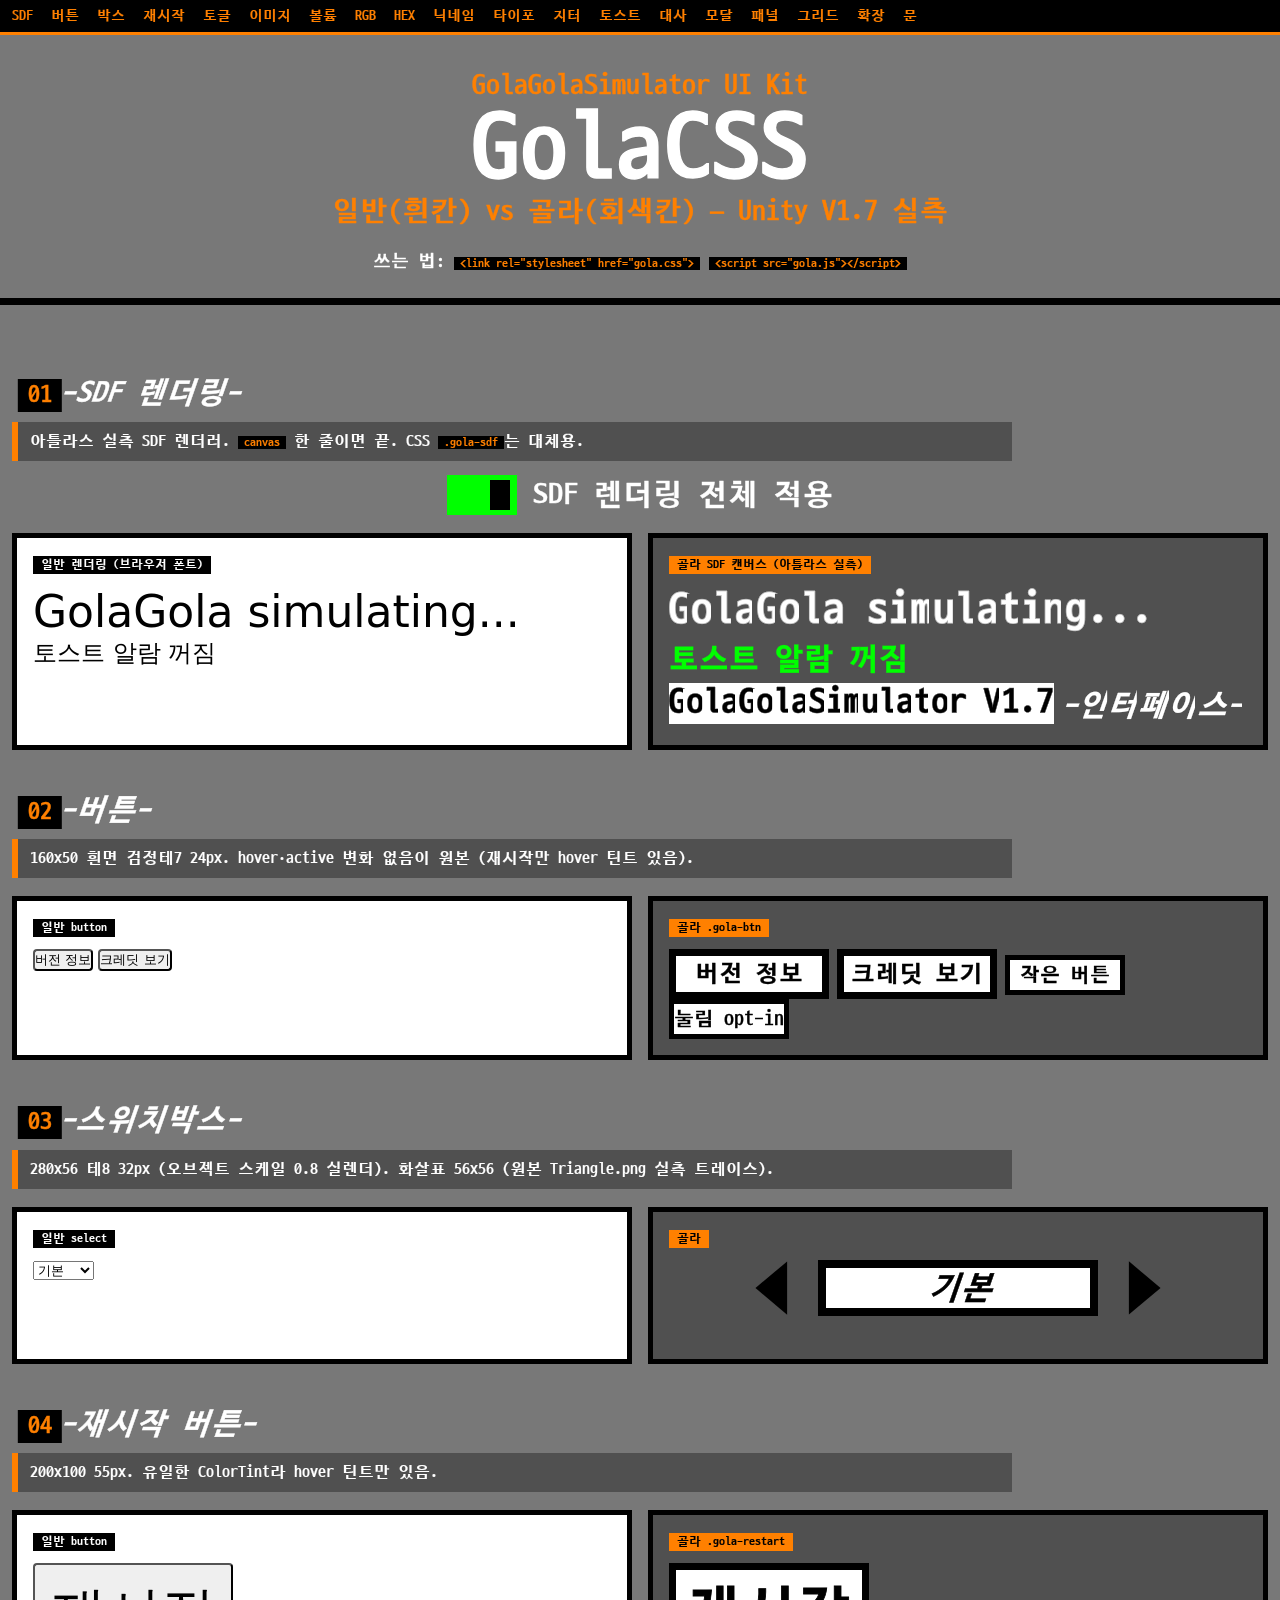
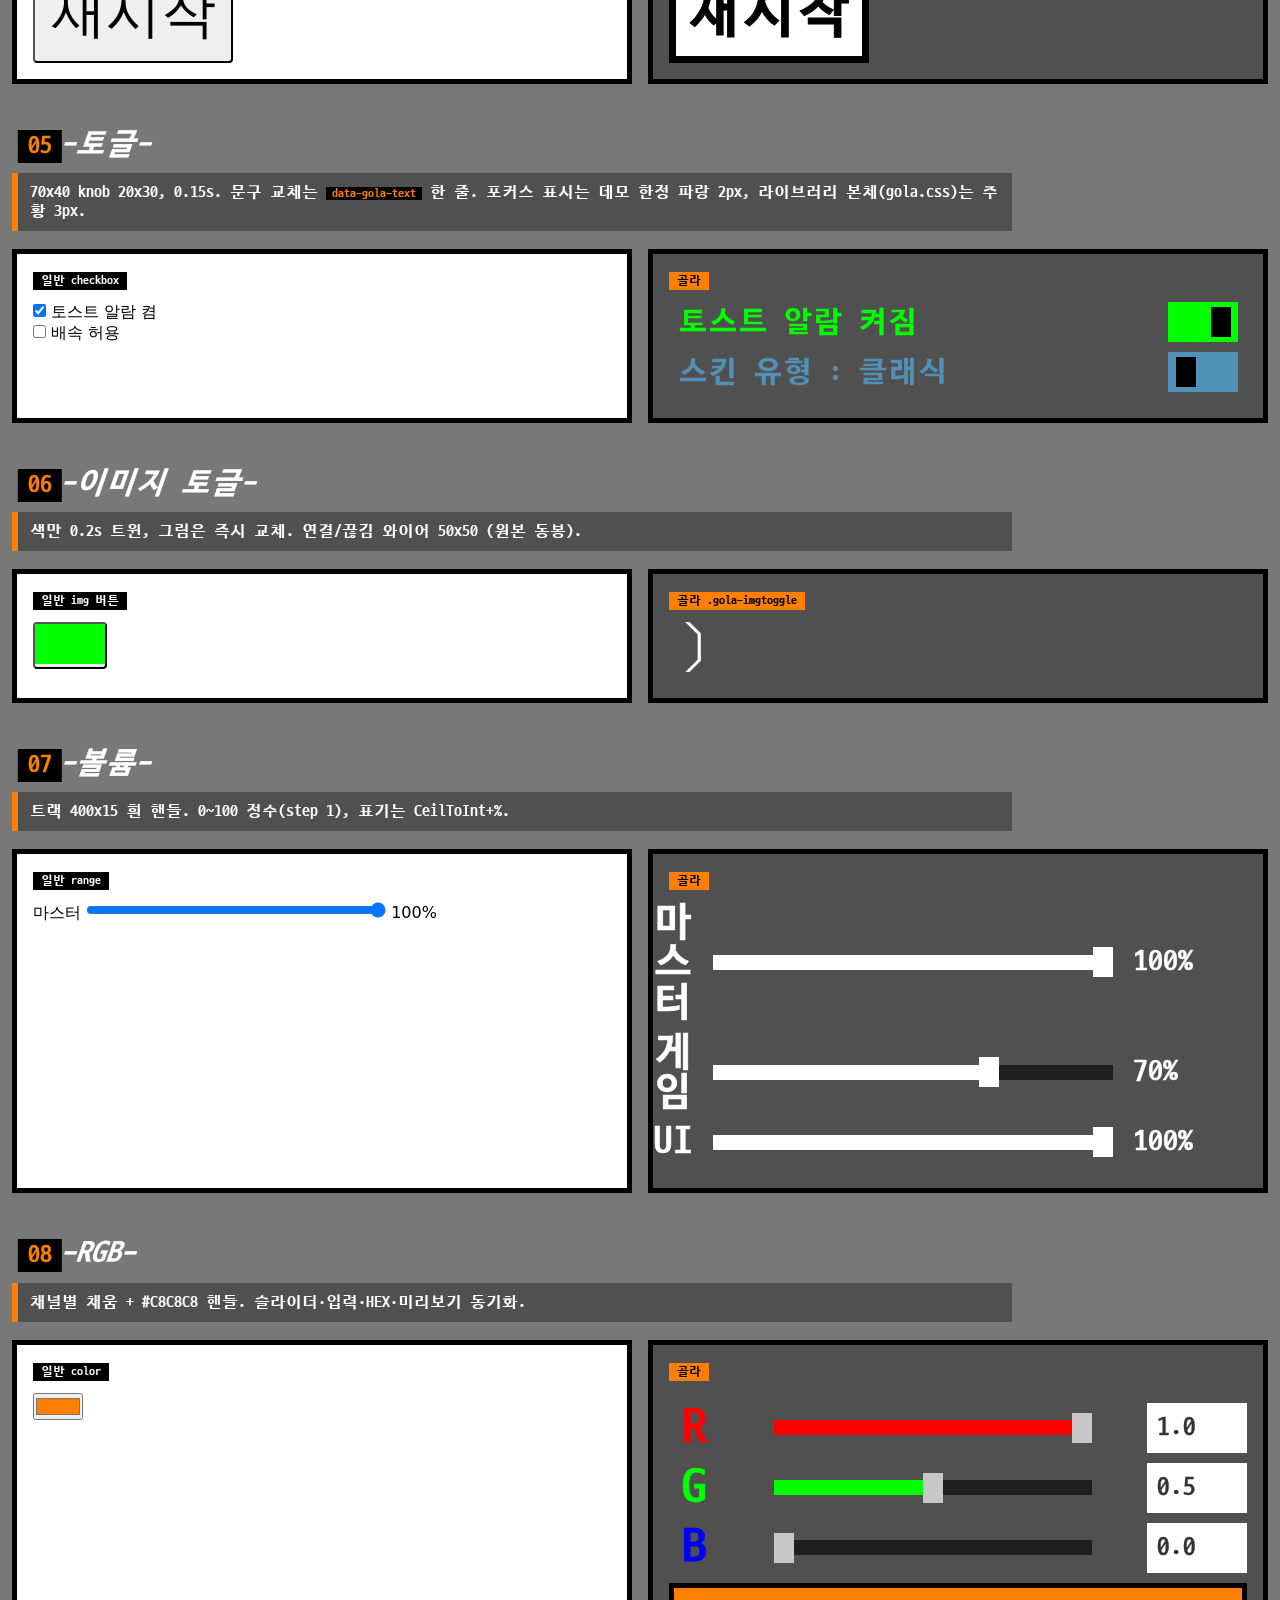
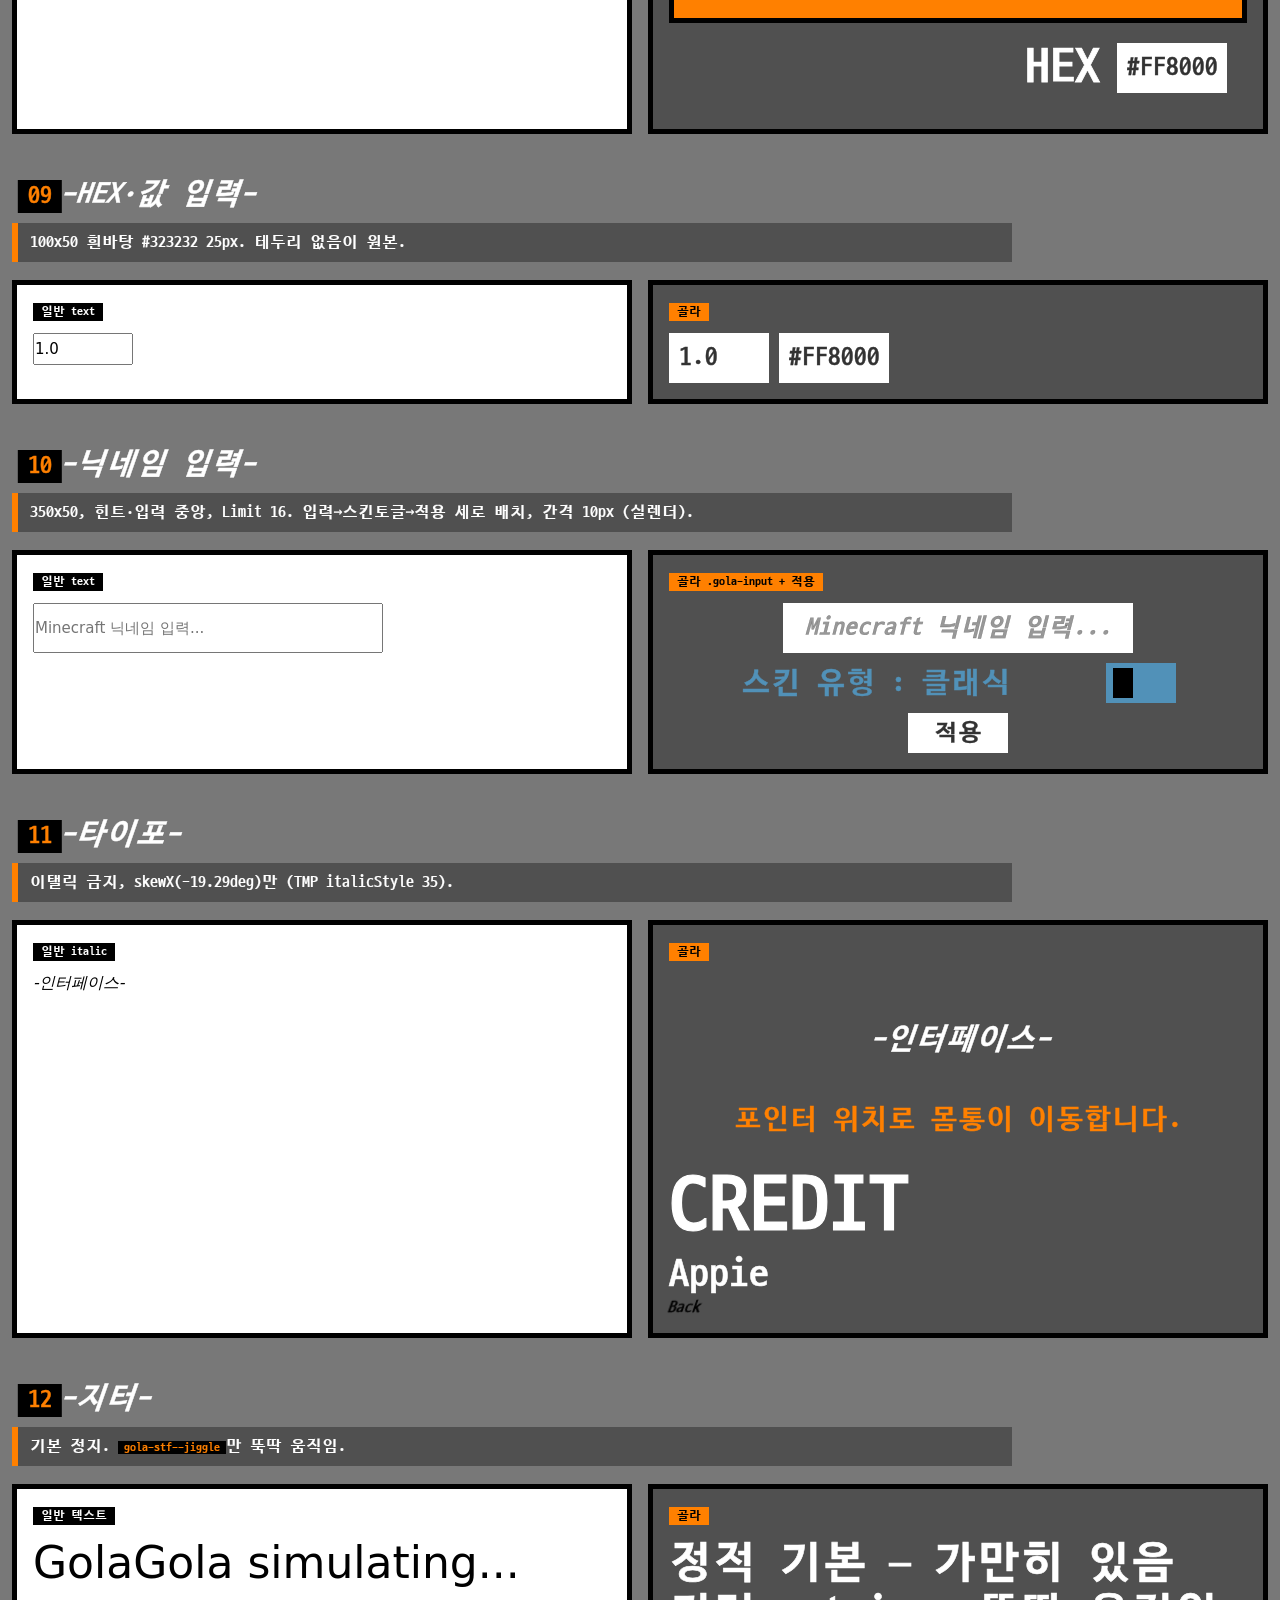
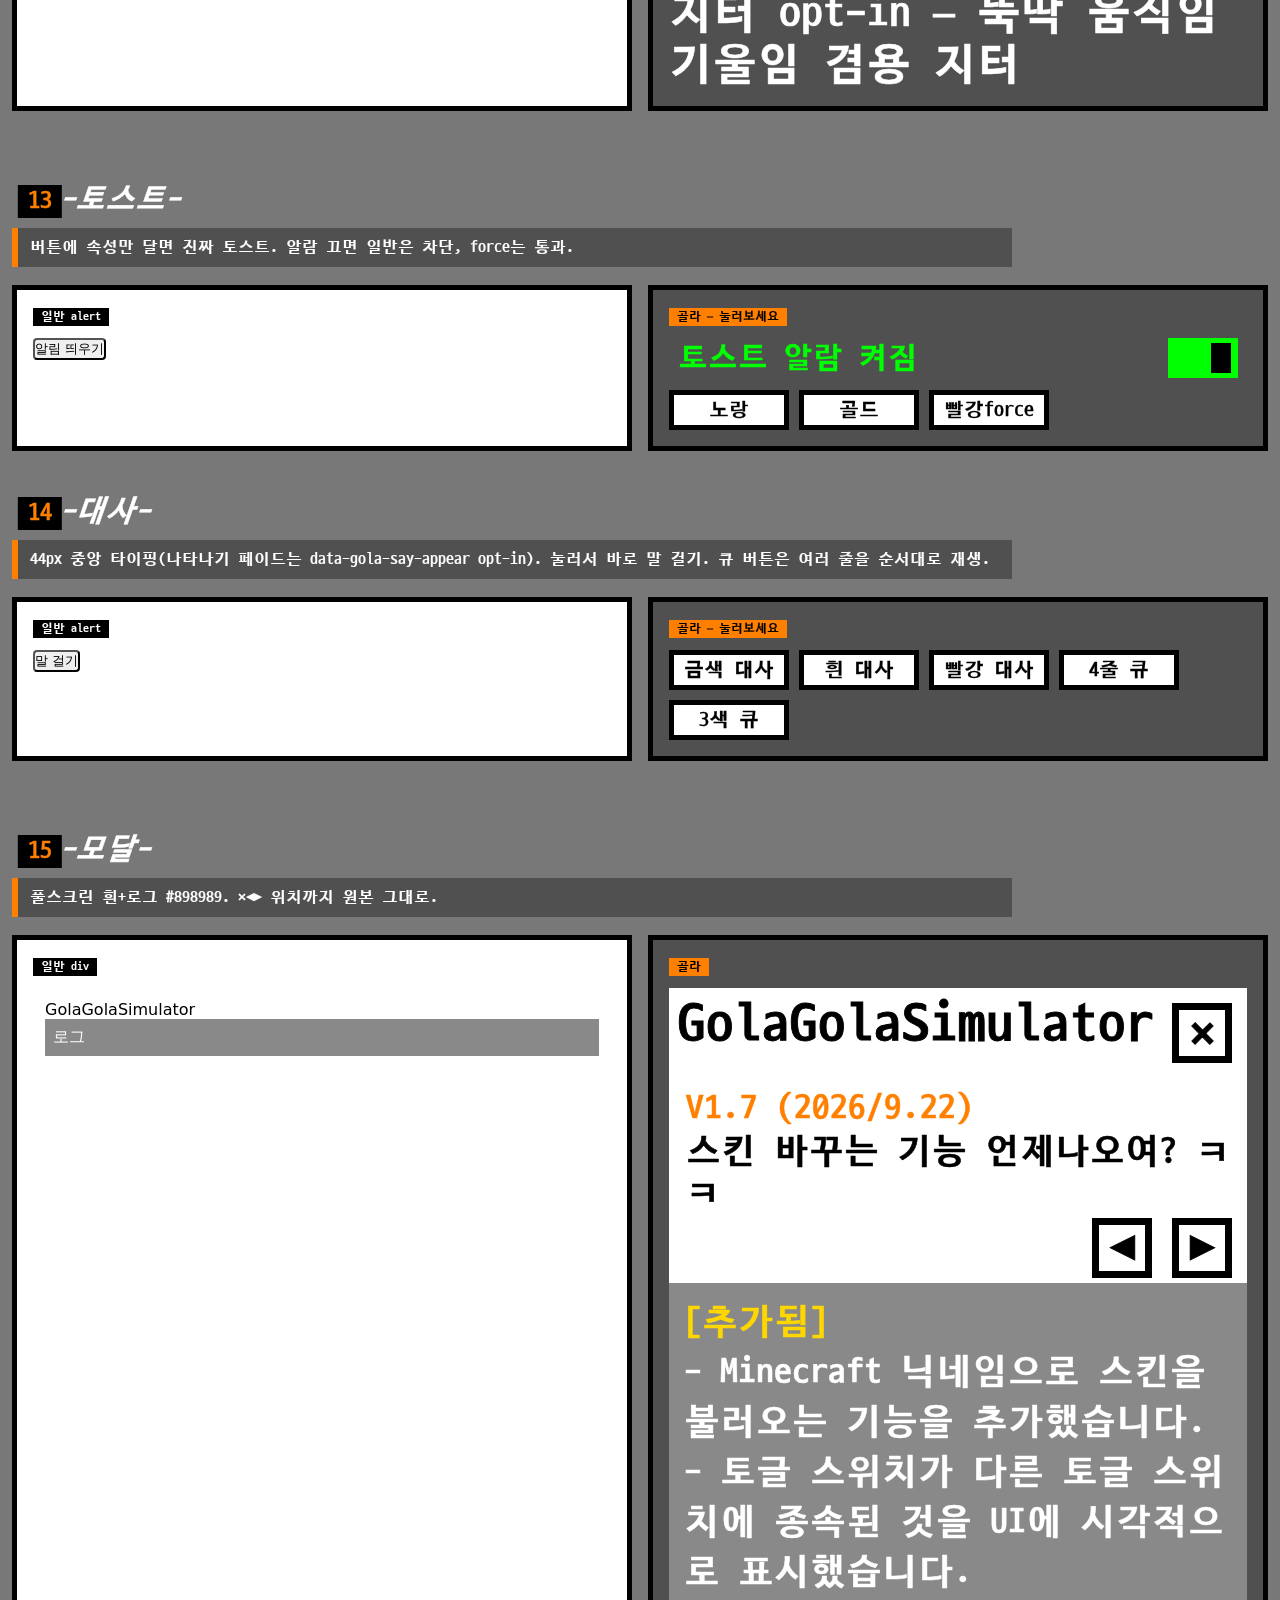
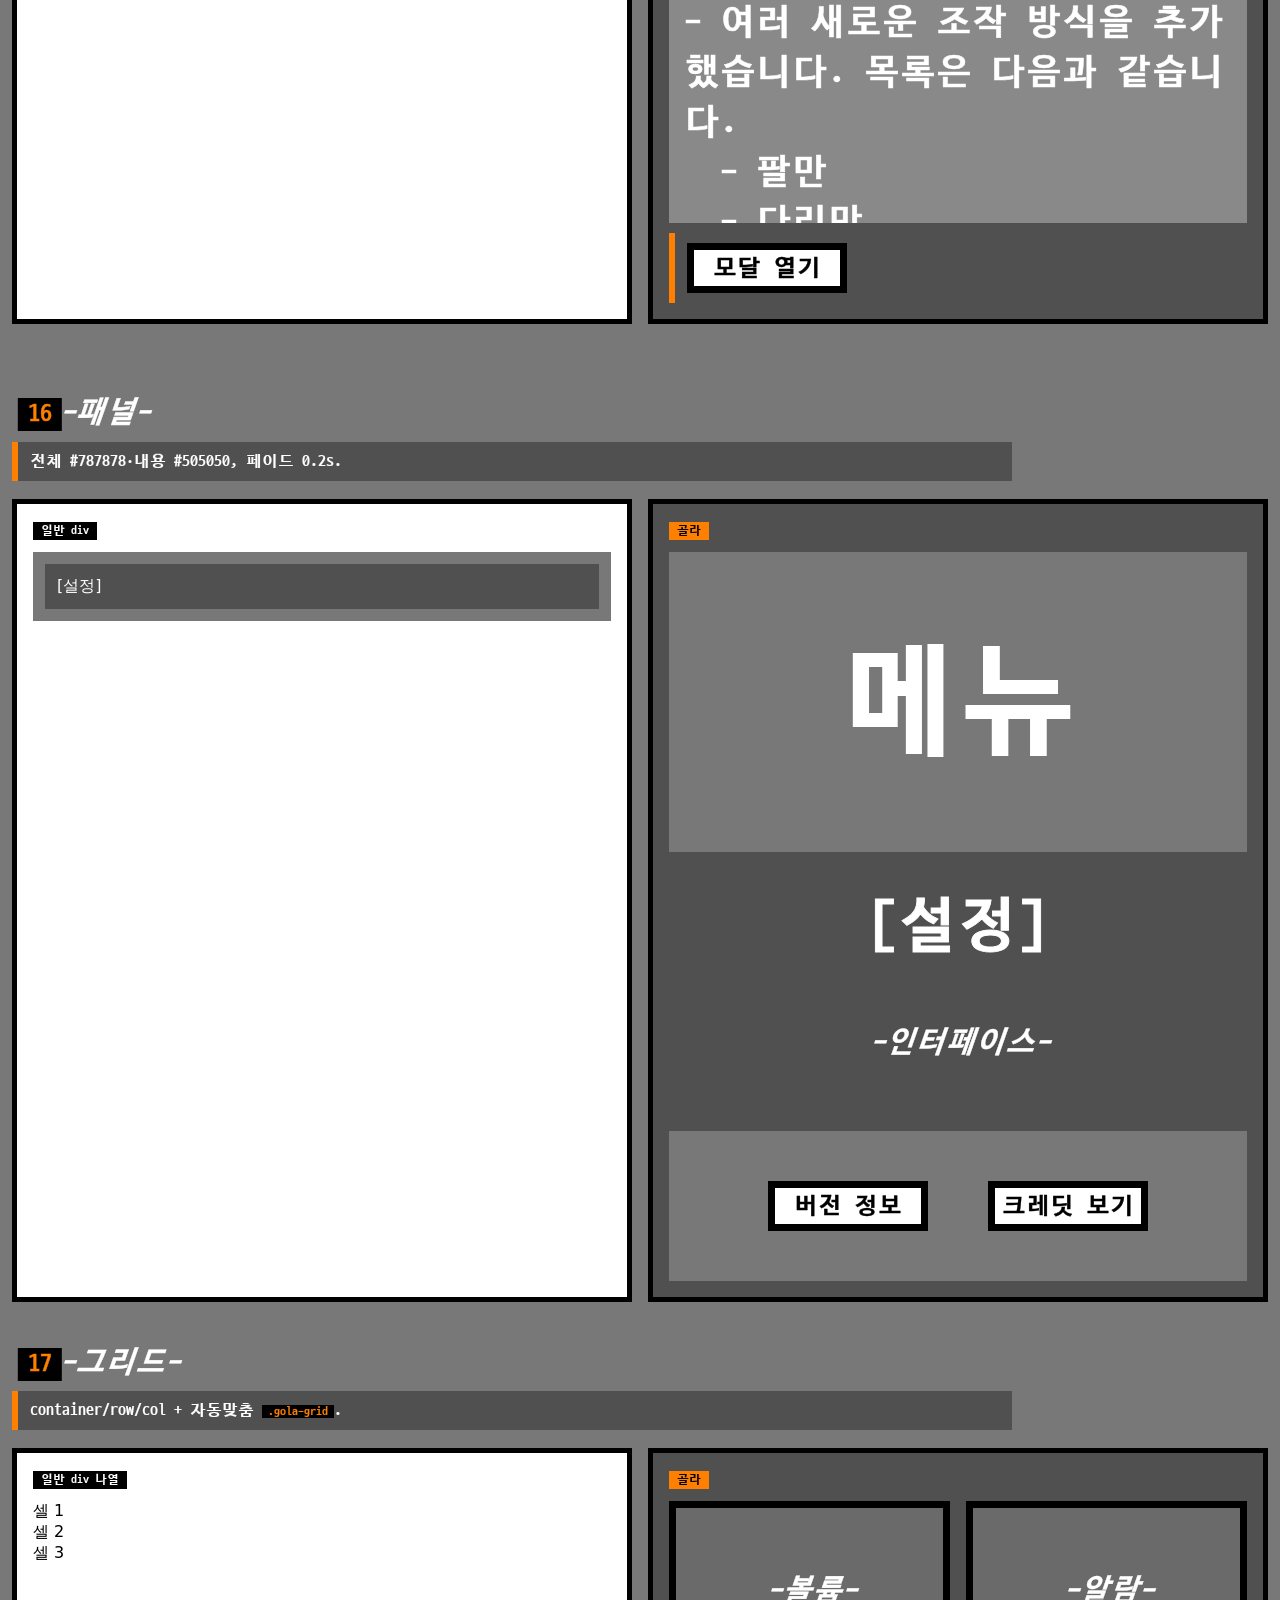
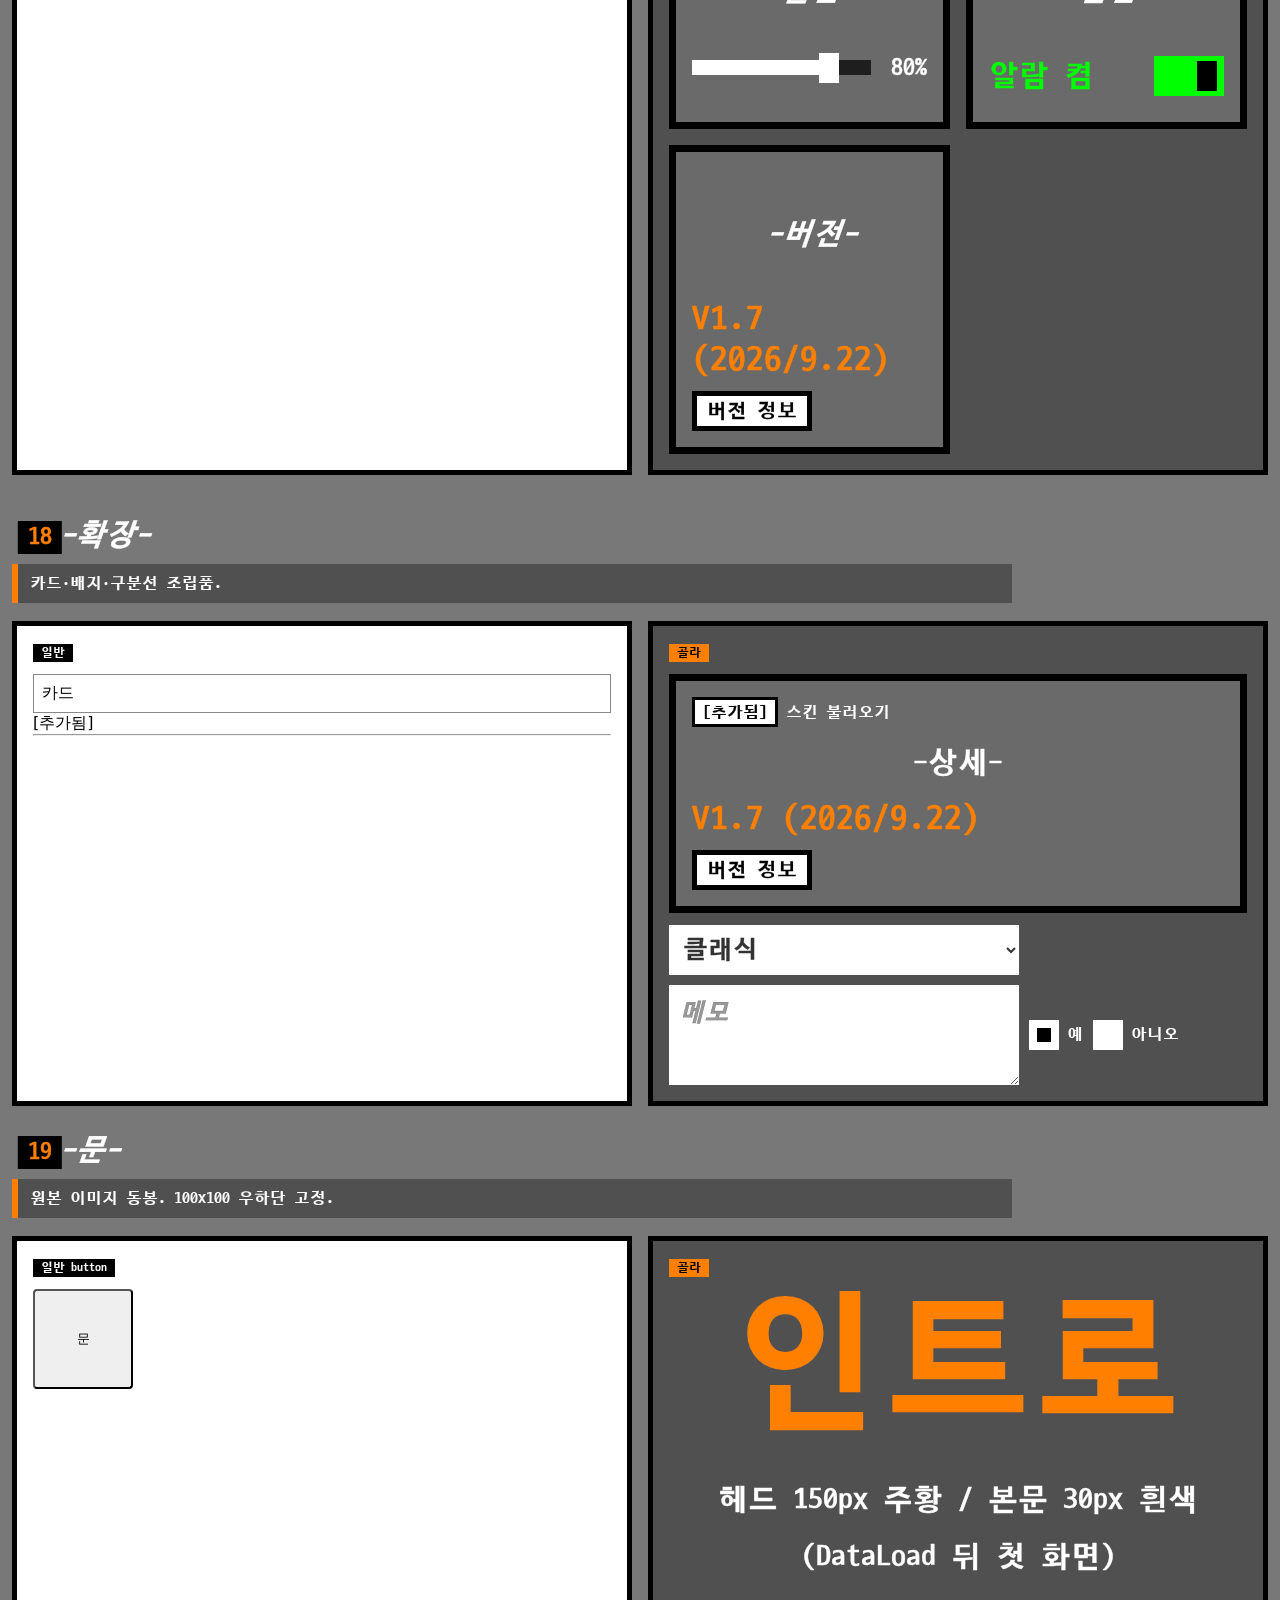
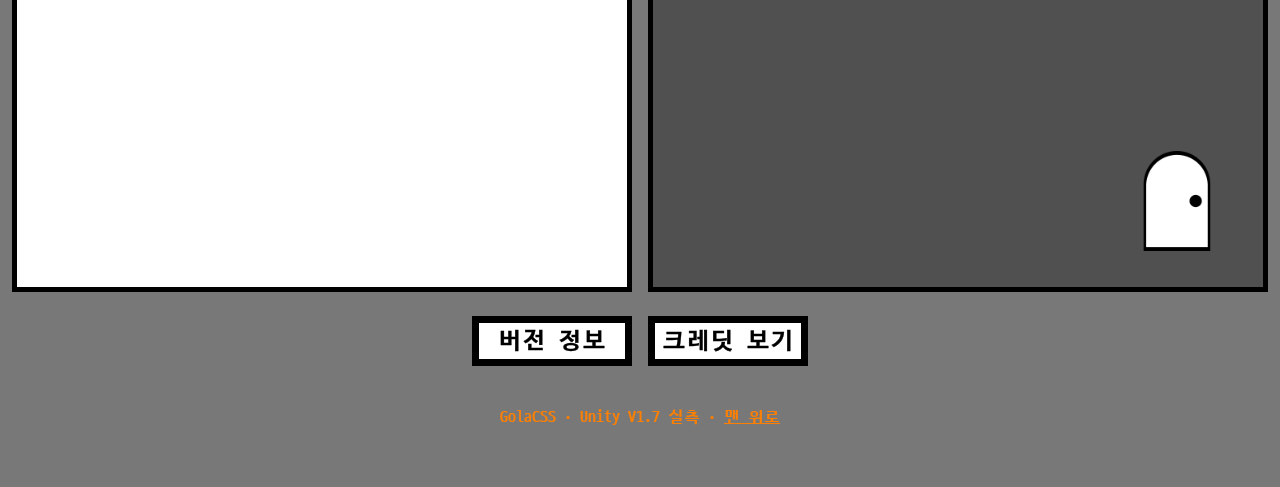
==== commit 40dce7ff: "V1.7 실렌더 대조 싱크 (문구·행순서·모달·섹션·와이어) - 토글 라벨 켬/끔 → 켜짐/꺼짐, 라벨 좌·스위치 우 행 순서로 - 알람 토글 시 노랑 "토스트 메시지 켜짐/꺼짐"" ====
--- a/index.html
+++ b/index.html
@@ -42,7 +42,7 @@
 .gola-modal--inline{min-height:auto} /* 내용은 auto, 420 고수 금지 */
 .vs-col .gola-modal--inline .gola-modal-log{max-height:60vh;overflow-y:auto} /* 페이지 스코프 한정: 36px 전문 909px 벽 방지, gola.css 본체 불변 */
 /* 좁은 폭 모달은 title에만 zoom + 말줄임 (clamp 없음, TypeGola W/800 균일축소와 다름) — 축소는 gola.js golaFitModal */
-@media(max-width:900px){.gola-modal-head{display:flex;flex-wrap:wrap;align-items:center;gap:8px}.gola-modal-head .gola-modal-btn.close,.gola-modal-head .gola-modal-btn.prev,.gola-modal-head .gola-modal-btn.next{position:static}}
+@media(max-width:900px){.gola-modal-head{display:flex;flex-wrap:wrap;align-items:center;gap:8px;height:auto}.gola-modal-head .gola-modal-title,.gola-modal-head .gola-modal-ver,.gola-modal-head .gola-modal-v-dev{position:static;right:auto}.gola-modal-head .gola-modal-btn.close,.gola-modal-head .gola-modal-btn.prev,.gola-modal-head .gola-modal-btn.next{position:static}}
 @media(max-width:700px){.gola-slider-row:not(.rgb){flex-wrap:wrap;gap:12px}.gola-slider-row .gola-slider{flex:1 1 160px;width:auto;min-width:0}.gola-slider-letter.vol{width:80px;font-size:30px;text-align:right}.gola-vol-val{width:90px;font-size:24px}}
 /* 데모 한정 파랑 2px 표시 (본체 gola.css는 접근성 포크로 주황 3px 유지) */
 .page .gola-check:focus-visible+.gola-switch,.page .gola-slider:focus-visible,.page .gola-value:focus,.page .gola-hex:focus,.page .gola-input:focus{outline:2px solid #A8CEFF;outline-offset:2px}
@@ -78,11 +78,11 @@
 <span class="gola-label" style="color:#FFF">SDF 렌더링 전체 적용</span>
 </div></div>
 <div class="vs">
-<div class="vs-col n"><span class="tag n">일반 렌더링 (브라우저 폰트)</span><div class="native-scope"><p style="font-size:44px;font-weight:700">GolaGola simulating...</p><p style="font-size:24px">토스트 알람 켬</p></div></div>
+<div class="vs-col n"><span class="tag n">일반 렌더링 (브라우저 폰트)</span><div class="native-scope"><p style="font-size:44px;font-weight:700">GolaGola simulating...</p><p style="font-size:24px">토스트 알람 꺼짐</p></div></div>
 <div class="vs-col g"><span class="tag g">골라 SDF 캔버스 (아틀라스 실측)</span><div>
 <canvas class="gola-sdfcv" data-text="GolaGola simulating..." data-size="44" data-color="#fff" role="img" aria-label="GolaGola simulating..."></canvas>
-<canvas class="gola-sdfcv" data-text="토스트 알람 끔" data-size="30" data-color="#00FF00" role="img" aria-label="토스트 알람 끔"></canvas>
-<canvas class="gola-sdfcv" data-text="TypeGolaSimulator V1.7" data-size="35" data-color="#000" style="background:#FFF" role="img" aria-label="TypeGolaSimulator V1.7"></canvas>
+<canvas class="gola-sdfcv" data-text="토스트 알람 꺼짐" data-size="30" data-color="#00FF00" role="img" aria-label="토스트 알람 꺼짐"></canvas>
+<canvas class="gola-sdfcv" data-text="GolaGolaSimulator V1.7" data-size="35" data-color="#000" style="background:#FFF" role="img" aria-label="GolaGolaSimulator V1.7"></canvas>
 <canvas class="gola-sdfcv" data-text="-인터페이스-" data-size="30" data-color="#fff" data-italic role="img" aria-label="-인터페이스-"></canvas>
 </div></div>
 </div>
@@ -98,14 +98,14 @@
 </div>
 
 <div class="sec-head" id="s-box"><div class="gola-sec-title">-스위치박스-</div>
-<p class="note">280x56 (원본 350x70의 0.8, TypeGola 계승) 테8 32px. 화살표 70x70.</p></div>
+<p class="note">280x56 테8 32px (오브젝트 스케일 0.8 실렌더). 화살표 56x56 (원본 Triangle.png 실측 트레이스).</p></div>
 <div class="vs">
 <div class="vs-col n"><span class="tag n">일반 select</span><div class="native-scope"><select><option>기본</option><option>관성</option><option>뚱뚱남</option></select></div></div>
 <div class="vs-col g"><span class="tag g">골라</span><div data-gola-fit>
 <div class="gola-switchbox-row">
-<button class="gola-arrow" aria-label="이전" data-gola-cycle="-1"><svg viewBox="0 0 70 70"><g transform="rotate(-90 35 35)"><polygon points="35,5 5,65 65,65" fill="#000"/></g></svg></button>
+<button class="gola-arrow" aria-label="이전" data-gola-cycle="-1"><svg viewBox="0 0 70 70"><g transform="rotate(-90 35 35)"><polygon points="35,11.8 1.7,51.4 68.2,51.4" fill="#000"/></g></svg></button>
 <div class="gola-switchbox"><span class="gola-text-skew">기본</span></div>
-<button class="gola-arrow" aria-label="다음" data-gola-cycle="1"><svg viewBox="0 0 70 70"><g transform="rotate(90 35 35)"><polygon points="35,5 5,65 65,65" fill="#000"/></g></svg></button>
+<button class="gola-arrow" aria-label="다음" data-gola-cycle="1"><svg viewBox="0 0 70 70"><g transform="rotate(90 35 35)"><polygon points="35,11.8 1.7,51.4 68.2,51.4" fill="#000"/></g></svg></button>
 </div></div></div>
 </div>
 
@@ -121,17 +121,17 @@
 <div class="vs">
 <div class="vs-col n"><span class="tag n">일반 checkbox</span><div class="native-scope"><label><input type="checkbox" checked> 토스트 알람 켬</label><br><label><input type="checkbox"> 배속 허용</label></div></div>
 <div class="vs-col g"><span class="tag g">골라</span><div data-gola-fit><div>
-<div class="gola-toggle-row iface"><input type="checkbox" class="gola-check" id="t1" checked aria-label="토스트 알람"><label class="gola-switch" for="t1"><span class="gola-knob"></span></label><span class="gola-label sdfable" data-gola-text="토스트 알람 켬|토스트 알람 끔" data-gola-for="t1">토스트 알람 켬</span></div>
+<div class="gola-toggle-row iface"><input type="checkbox" class="gola-check" id="t1" checked aria-label="토스트 알람"><label class="gola-switch" for="t1"><span class="gola-knob"></span></label><span class="gola-label sdfable" data-gola-text="토스트 알람 켜짐|토스트 알람 꺼짐" data-gola-for="t1">토스트 알람 켜짐</span></div>
 <div class="gola-toggle-row iface"><input type="checkbox" class="gola-check" id="t2" aria-label="스킨 유형"><label class="gola-switch gola-switch--skin" for="t2"><span class="gola-knob"></span></label><span class="gola-label gola-label--skin sdfable" data-gola-text="스킨 유형 : 슬림|스킨 유형 : 클래식" data-gola-for="t2">스킨 유형 : 클래식</span></div>
 </div></div></div>
 </div>
 
 <div class="sec-head" id="s-img"><div class="gola-sec-title">-이미지 토글-</div>
-<p class="note">색만 0.2s 트윈, 그림은 즉시 교체.</p></div>
+<p class="note">색만 0.2s 트윈, 그림은 즉시 교체. 연결/끊김 와이어 50x50 (원본 동봉).</p></div>
 <div class="vs">
 <div class="vs-col n"><span class="tag n">일반 img 버튼</span><div class="native-scope"><button><img src="data:image/svg+xml,%3Csvg xmlns='http://www.w3.org/2000/svg' width='70' height='40'%3E%3Crect width='70' height='40' fill='%2300FF00'/%3E%3C/svg%3E" alt="on" width="70" height="40"></button></div></div>
 <div class="vs-col g"><span class="tag g">골라 .gola-imgtoggle</span><div>
-<div class="gola-toggle-row"><input type="checkbox" class="gola-check" id="t3" checked aria-label="이미지 토글"><label class="gola-imgtoggle" for="t3"><img src="data:image/svg+xml,%3Csvg xmlns='http://www.w3.org/2000/svg' width='70' height='40'%3E%3Crect width='70' height='40' fill='%2300FF00'/%3E%3C/svg%3E" alt="on"></label></div>
+<div class="gola-toggle-row"><input type="checkbox" class="gola-check" id="t3" checked aria-label="이미지 토글" data-gola-img="./assets/ConnectedWire.png|./assets/BrokenWire.png"><label class="gola-imgtoggle" for="t3"><img src="./assets/ConnectedWire.png" alt="on"></label></div>
 </div></div>
 </div>
 
@@ -167,10 +167,10 @@
 </div>
 
 <div class="sec-head" id="s-nick"><div class="gola-sec-title">-닉네임 입력-</div>
-<p class="note">350x50, 힌트 중앙, Limit 16.</p></div>
+<p class="note">350x50, 힌트·입력 중앙, Limit 16. 입력→스킨토글→적용 세로 배치, 간격 10px (실렌더).</p></div>
 <div class="vs">
 <div class="vs-col n"><span class="tag n">일반 text</span><div class="native-scope"><input type="text" style="width:350px;max-width:100%;height:50px" placeholder="Minecraft 닉네임 입력..."></div></div>
-<div class="vs-col g"><span class="tag g">골라 .gola-input + 적용</span><div data-gola-fit data-gola-nick><div style="display:flex;gap:10px;align-items:center;flex-wrap:wrap"><input type="text" class="gola-input" maxlength="16" placeholder="Minecraft 닉네임 입력..." spellcheck="false" aria-label="마인크래프트 닉네임"><button class="gola-btn gola-btn--apply" data-gola-nick-apply>적용</button></div></div></div>
+<div class="vs-col g"><span class="tag g">골라 .gola-input + 적용</span><div data-gola-fit data-gola-nick><div style="display:flex;flex-direction:column;gap:10px;align-items:center"><input type="text" class="gola-input" maxlength="16" placeholder="Minecraft 닉네임 입력..." spellcheck="false" aria-label="마인크래프트 닉네임"><div class="gola-toggle-row" style="width:435px;max-width:100%;margin-bottom:0"><input type="checkbox" class="gola-check" id="nickSkin" aria-label="스킨 유형"><label class="gola-switch gola-switch--skin" for="nickSkin"><span class="gola-knob"></span></label><span class="gola-label gola-label--skin" data-gola-text="스킨 유형 : 슬림|스킨 유형 : 클래식" data-gola-for="nickSkin">스킨 유형 : 클래식</span></div><button class="gola-btn gola-btn--apply" data-gola-nick-apply>적용</button></div></div></div>
 </div>
 
 <div class="sec-head" id="s-type"><div class="gola-sec-title">-타이포-</div>
@@ -202,7 +202,7 @@
 <div class="vs">
 <div class="vs-col n"><span class="tag n">일반 alert</span><div class="native-scope"><button onclick="alert('토스트 알람 켬')">알림 띄우기</button></div></div>
 <div class="vs-col g"><span class="tag g">골라 — 눌러보세요</span><div>
-<div class="gola-toggle-row iface"><input type="checkbox" class="gola-check" id="allowT" data-gola-allow checked aria-label="토스트 알람"><label class="gola-switch" for="allowT"><span class="gola-knob"></span></label><span class="gola-label" data-gola-text="토스트 알람 켬|토스트 알람 끔" data-gola-for="allowT">토스트 알람 켬</span></div>
+<div class="gola-toggle-row iface"><input type="checkbox" class="gola-check" id="allowT" data-gola-allow checked aria-label="토스트 알람"><label class="gola-switch" for="allowT"><span class="gola-knob"></span></label><span class="gola-label" data-gola-text="토스트 알람 켜짐|토스트 알람 꺼짐" data-gola-for="allowT">토스트 알람 켜짐</span></div>
 <div style="display:flex;gap:10px;flex-wrap:wrap;margin-top:12px">
 <button class="gola-btn gola-btn--sm" data-gola-toast-text="[TAB] : 눌러서 메뉴 토글" data-gola-toast-color="gola-toast--yellow">노랑</button>
 <button class="gola-btn gola-btn--sm" data-gola-toast-text="스킨을 불러왔습니다." data-gola-toast-color="gola-toast--gold">골드</button>
@@ -228,12 +228,11 @@
 <div class="sec-head" id="s-modal"><div class="gola-sec-title">-모달-</div>
 <p class="note">풀스크린 흰+로그 #898989. ×◀▶ 위치까지 원본 그대로.</p></div>
 <div class="vs">
-<div class="vs-col n"><span class="tag n">일반 div</span><div class="native-scope"><div style="background:#fff;color:#000;padding:12px"><b>TypeGolaSimulator</b><div style="background:#898989;color:#fff;padding:8px">로그</div></div></div></div>
+<div class="vs-col n"><span class="tag n">일반 div</span><div class="native-scope"><div style="background:#fff;color:#000;padding:12px"><b>GolaGolaSimulator</b><div style="background:#898989;color:#fff;padding:8px">로그</div></div></div></div>
 <div class="vs-col g"><span class="tag g">골라</span><div data-gola-fit><div>
 <div class="gola-modal gola-modal--inline" role="group" aria-label="버전 정보 외형 견본">
-<div class="gola-modal-head"><div class="gola-modal-title sdfable">TypeGolaSimulator</div><div class="gola-modal-ver">V1.7 (2026/9.22)</div><div class="gola-modal-v-dev">스킨 바꾸는 기능 언제나오여? ㅋㅋ</div><button class="gola-modal-btn close" aria-label="닫기(견본: 첫 페이지로 리셋)">×</button><button class="gola-modal-btn prev" aria-label="이전 로그 페이지">◀</button><button class="gola-modal-btn next" aria-label="다음 로그 페이지">▶</button><script type="application/json" data-gola-log-pages>[{"ver":"V1.6 (2026/9.13)","dev":"뭐이리 많아졌냐","log":"<span style=\"color:#FFD700\">[추가됨]</span><br>- BackDoor 콘텐츠가 추가됩니다!"}]</script></div>
-<div class="gola-modal-log"><span style="color:#FFD700">[추가됨]</span><br>- Minecraft 닉네임으로 스킨을 불러오는 기능을 추가했습니다.<br>- 토글 스위치가 다른 토글 스위치에 종속된 것을 UI에 시각적으로 표시했습니다.<br>- 여러 새로운 조작 방식을 추가했습니다. 목록은 다음과 같습니다.<br>&nbsp;&nbsp;- 팔만<br>&nbsp;&nbsp;- 다리만<br>&nbsp;&nbsp;- 자동<br>&nbsp;&nbsp;- 자동 분노</div>
-<script type="application/json" data-gola-log-pages>["<span style=\"color:#FFD700\">[변경됨]<\/span><br>- 데이터를 불러올 때 토글 스위치 종속을 무시하던 문제를 해결했습니다.<br>- 마우스를 숨기려면 M키를 0.478723초동안 누르고 있어야 합니다.<br>- 일부 UI 메시지가 변경되었습니다.<br>&nbsp;&nbsp;- 토스트 알람 켬<br>&nbsp;&nbsp;- 토스트 알람 끔<br>&nbsp;&nbsp;- 메뉴 토글 안내", "<span style=\"color:#FFD700\">[변경됨]<\/span><br>- '잔상' 조작 방식의 잔상이 현재 스킨으로 바뀝니다.<br>&nbsp;&nbsp;- 두 배 프레임 보간을 적용했습니다.<br>&nbsp;&nbsp;- 잔상이 더 촘촘하게 표시됩니다.<br>- 시작 시 경고 출력이 더욱 넒라울 정도로 빠르게 지나갑니다.<br><span style=\"color:#FFD700\">[기타]<\/span><br>- GitHub 페이지의 CHANGELOG.md는 업데이트하지 않습니다."]</script>
+<div class="gola-modal-head"><div class="gola-modal-title sdfable">GolaGolaSimulator</div><div class="gola-modal-ver">V1.7 (2026/9.22)</div><div class="gola-modal-v-dev">스킨 바꾸는 기능 언제나오여? ㅋㅋ</div><button class="gola-modal-btn close" aria-label="닫기(견본: 첫 페이지로 리셋)">×</button><button class="gola-modal-btn prev" aria-label="이전 로그 페이지">◀</button><button class="gola-modal-btn next" aria-label="다음 로그 페이지">▶</button><script type="application/json" data-gola-log-pages>[{"ver":"V1.6 (2026/9.13)","dev":"뭐이리 많아졌냐","log":"<span style=\"color:#FFD700\">[추가됨]</span><br>- BackDoor 콘텐츠가 추가됩니다!<br>&nbsp;&nbsp;- BackDoor : GolaGola 타이쿤이 추가되었습니다.<br>&nbsp;&nbsp;&nbsp;&nbsp;- 최대한 빠르게 클리어해 보세요.<br>&nbsp;&nbsp;- BackDoor : FlappieGola 가 추가되었습니다.<br>&nbsp;&nbsp;&nbsp;&nbsp;- 애피를 조작하여 최대한 멀리 가보세요.<br>&nbsp;&nbsp;- BackDoor : GolaGola 뮤직이 추가되었습니다.<br>&nbsp;&nbsp;&nbsp;&nbsp;- 여기서 GolaGolaSimulator에 사용된 모든 음악을 들어보세요.<br>- 설정에 랜덤 피치를 적용할 수 있는 스위치가 추가되었습니다.<br>- 이스터에그 2개가 추가되었습니다.<br>&nbsp;&nbsp;- 소스 코드를 찾아보지 않는 이상, 발견하기 정말 어려울 겁니다.<br><span style=\"color:#FFD700\">[수정됨]</span><br>- 크레딧에 Appie가 아닌 사람들이 무엇을 했는지 구체적으로 기재했습니다."},{"ver":"V1.5.2 (2026/8.18)","dev":"That Door","log":"<span style=\"color:#FFD700\">[추가됨]</span><br>- 그 문이 생깁니다.<br>&nbsp;&nbsp;- 아직 기능은 없지만, 기능은 없습니다.<br>- 로딩 화면에 강력 새로고침에 대한 안내가 추가됩니다.<br><span style=\"color:#FFD700\">[수정됨]</span><br>- 시작 시 경고 출력의 내용이 바뀌었습니다.<br>- 시작 시 경고 출력이 놀라울 정도로 빠르게 지나갑니다.<br>- 폰트 모서리를 부드럽지 않게 변경하였습니다.<br>- 크레딧 내용 일부는 제거되었습니다."}]</script></div>
+<div class="gola-modal-log"><span style="color:#FFD700">[추가됨]</span><br>- Minecraft 닉네임으로 스킨을 불러오는 기능을 추가했습니다.<br>- 토글 스위치가 다른 토글 스위치에 종속된 것을 UI에 시각적으로 표시했습니다.<br>- 여러 새로운 조작 방식을 추가했습니다. 목록은 다음과 같습니다.<br>&nbsp;&nbsp;- 팔만<br>&nbsp;&nbsp;- 다리만<br>&nbsp;&nbsp;- 자동<br>&nbsp;&nbsp;- 자동 분노<br><span style="color:#FFD700">[수정됨]</span><br>- 데이터를 불러올 때 토글 스위치 종속을 무시하던 문제를 해결했습니다.<br>&nbsp;&nbsp;- 이제 토글 스위치가 종속으로 꺼질 때 지연 시간이 없습니다.<br>- 이제 마우스를 숨기려면 M키를 0.478723초동안 누르고 있어야 합니다.<br>- 일부 UI 메시지가 변경되었습니다.<br>&nbsp;&nbsp;- "토스트 메시지 꺼짐" 토글 스위치 메시지는 이제 "토스트 알람 꺼짐"으로 표시됩니다.<br>&nbsp;&nbsp;- "토스트 메시지 켜짐" 토글 스위치 메시지는 이제 "토스트 알람 켜짐"으로 표시됩니다.<br>&nbsp;&nbsp;- 튜토리얼 메시지 "눌러서 마우스 숨기기 토글" 은 이제 "유지해서 마우스 숨기기 토글"으로 표시됩니다.<br>- '잔상' 조작 방식의 잔상이 이제 현재 스킨으로 모습이 바뀝니다.<br>- '잔상' 조작 방식의 잔상은 이제 두 배의 프레임 보간을 가집니다.<br>&nbsp;&nbsp;- 따라서 더 촘촘하게 잔상이 나옵니다.<br>- 시작 시 경고 출력이 더욱 놀라울 정도로 빠르게 지나갑니다.<br>&nbsp;&nbsp;- 따라서 더 촘촘하게 잔상이 나옵니다.<br><span style="color:#FFD700">[기타]</span><br>- 이제 GitHub 페이지의 CHANGELOG.md 는 업데이트하지 않을 것입니다.</div>
 </div>
 <p class="note" style="margin:10px 0 0"><button class="gola-btn" data-gola-modal-open="#liveModal">모달 열기</button></p>
 </div></div></div>
@@ -292,10 +291,10 @@
 <div class="foot-cap">GolaCSS · Unity V1.7 실측 · <a href="#" style="color:#FF8000">맨 위로</a></div>
 </div>
 <div class="gola-toasts" id="golaToasts" role="status" aria-live="polite"></div>
-<div class="gola-modal" id="liveModal" role="dialog" aria-modal="true" aria-label="TypeGolaSimulator 버전 정보">
+<div class="gola-modal" id="liveModal" role="dialog" aria-modal="true" aria-label="GolaGolaSimulator 버전 정보">
 <!-- 버전 내비게이션: ◀▶는 data-gola-log-pages(V1.6·V1.5.2) 페이지 전환, TypeGola modal.ts prev/next는 VERSIONS 배열 이동 그대로 -->
-<div class="gola-modal-head"><div class="gola-modal-title">TypeGolaSimulator</div><div class="gola-modal-ver">V1.7 (2026/9.22)</div><div class="gola-modal-v-dev">스킨 바꾸는 기능 언제나오여? ㅋㅋ</div><button class="gola-modal-btn close" data-gola-modal-close="#liveModal" aria-label="닫기">×</button><button class="gola-modal-btn prev" aria-label="이전 로그 페이지">◀</button><button class="gola-modal-btn next" aria-label="다음 로그 페이지">▶</button><script type="application/json" data-gola-log-pages>[{"ver":"V1.6 (2026/9.13)","dev":"뭐이리 많아졌냐","log":"<span style=\"color:#FFD700\">[추가됨]</span><br>- BackDoor 콘텐츠가 추가됩니다!<br>&nbsp;&nbsp;- BackDoor : GolaGola 타이쿤이 추가되었습니다.<br><span style=\"color:#FFD700\">[수정됨]</span><br>- 크레딧에 Appie가 아닌 사람들이 무엇을 했는지 구체적으로 기재했습니다."},{"ver":"V1.5.2 (2026/8.18)","dev":"That Door","log":"<span style=\"color:#FFD700\">[추가됨]</span><br>- 그 문이 생깁니다.<br>&nbsp;&nbsp;- 아직 기능은 없지만, 기능은 없습니다.<br><span style=\"color:#FFD700\">[수정됨]</span><br>- 폰트 모서리를 부드럽지 않게 변경하였습니다."}]</script></div>
-<div class="gola-modal-log"><span style="color:#FFD700">[추가됨]</span><br>- Minecraft 닉네임으로 스킨을 불러오는 기능을 추가했습니다.<br>- 토글 스위치가 다른 토글 스위치에 종속된 것을 UI에 시각적으로 표시했습니다.<br>- 여러 새로운 조작 방식을 추가했습니다. 목록은 다음과 같습니다.<br>&nbsp;&nbsp;- 팔만<br>&nbsp;&nbsp;- 다리만<br>&nbsp;&nbsp;- 자동<br>&nbsp;&nbsp;- 자동 분노<br><span style="color:#FFD700">[수정됨]</span><br>- 데이터를 불러올 때 토글 스위치 종속을 무시하던 문제를 해결했습니다.<br>&nbsp;&nbsp;- 이제 토글 스위치가 종속으로 걸릴 때 지연 시간이 없습니다.<br>- 이제 마우스를 숨기려면 M키를 0.478723초동안 누르고 있어야 합니다.<br>- 일부 UI 메시지가 변경되었습니다.<br>&nbsp;&nbsp;- "토스트 메시지 꺼짐" 토글 스위치 메시지는 이제 "토스트 알람 꺼짐"으로 표시됩니다.<br>&nbsp;&nbsp;- "토스트 메시지 켜짐" 토글 스위치 메시지는 이제 "토스트 알람 켜짐"으로 표시됩니다.<br>&nbsp;&nbsp;- 튜토리얼 메시지 "눌러서 마우스 숨기기 토글" 은 이제 "유지해서 마우스 숨기기 토글"으로 표시됩니다.<br>- '잔상' 조작 방식의 잔상이 이제 현재 스킨으로 모습이 바뀝니다.<br>- '잔상' 조작 방식의 잔상은 이제 두 배의 프레임 보간을 가집니다.<br>&nbsp;&nbsp;- 따라서 더 촘촘하게 잔상이 나옵니다.<br>- 시작 시 경고 출력이 더욱 놀라울 정도로 빠르게 지나갑니다.<br>&nbsp;&nbsp;- 따라서 더 촘촘하게 잔상이 나옵니다.<br><span style="color:#FFD700">[기타]</span><br>- 이제 GitHub 페이지의 CHANGELOG.md 는 업데이트하지 않을 것입니다.</div>
+<div class="gola-modal-head"><div class="gola-modal-title">GolaGolaSimulator</div><div class="gola-modal-ver">V1.7 (2026/9.22)</div><div class="gola-modal-v-dev">스킨 바꾸는 기능 언제나오여? ㅋㅋ</div><button class="gola-modal-btn close" data-gola-modal-close="#liveModal" aria-label="닫기">×</button><button class="gola-modal-btn prev" aria-label="이전 로그 페이지">◀</button><button class="gola-modal-btn next" aria-label="다음 로그 페이지">▶</button><script type="application/json" data-gola-log-pages>[{"ver":"V1.6 (2026/9.13)","dev":"뭐이리 많아졌냐","log":"<span style=\"color:#FFD700\">[추가됨]</span><br>- BackDoor 콘텐츠가 추가됩니다!<br>&nbsp;&nbsp;- BackDoor : GolaGola 타이쿤이 추가되었습니다.<br>&nbsp;&nbsp;&nbsp;&nbsp;- 최대한 빠르게 클리어해 보세요.<br>&nbsp;&nbsp;- BackDoor : FlappieGola 가 추가되었습니다.<br>&nbsp;&nbsp;&nbsp;&nbsp;- 애피를 조작하여 최대한 멀리 가보세요.<br>&nbsp;&nbsp;- BackDoor : GolaGola 뮤직이 추가되었습니다.<br>&nbsp;&nbsp;&nbsp;&nbsp;- 여기서 GolaGolaSimulator에 사용된 모든 음악을 들어보세요.<br>- 설정에 랜덤 피치를 적용할 수 있는 스위치가 추가되었습니다.<br>- 이스터에그 2개가 추가되었습니다.<br>&nbsp;&nbsp;- 소스 코드를 찾아보지 않는 이상, 발견하기 정말 어려울 겁니다.<br><span style=\"color:#FFD700\">[수정됨]</span><br>- 크레딧에 Appie가 아닌 사람들이 무엇을 했는지 구체적으로 기재했습니다."},{"ver":"V1.5.2 (2026/8.18)","dev":"That Door","log":"<span style=\"color:#FFD700\">[추가됨]</span><br>- 그 문이 생깁니다.<br>&nbsp;&nbsp;- 아직 기능은 없지만, 기능은 없습니다.<br>- 로딩 화면에 강력 새로고침에 대한 안내가 추가됩니다.<br><span style=\"color:#FFD700\">[수정됨]</span><br>- 시작 시 경고 출력의 내용이 바뀌었습니다.<br>- 시작 시 경고 출력이 놀라울 정도로 빠르게 지나갑니다.<br>- 폰트 모서리를 부드럽지 않게 변경하였습니다.<br>- 크레딧 내용 일부는 제거되었습니다."}]</script></div>
+<div class="gola-modal-log"><span style="color:#FFD700">[추가됨]</span><br>- Minecraft 닉네임으로 스킨을 불러오는 기능을 추가했습니다.<br>- 토글 스위치가 다른 토글 스위치에 종속된 것을 UI에 시각적으로 표시했습니다.<br>- 여러 새로운 조작 방식을 추가했습니다. 목록은 다음과 같습니다.<br>&nbsp;&nbsp;- 팔만<br>&nbsp;&nbsp;- 다리만<br>&nbsp;&nbsp;- 자동<br>&nbsp;&nbsp;- 자동 분노<br><span style="color:#FFD700">[수정됨]</span><br>- 데이터를 불러올 때 토글 스위치 종속을 무시하던 문제를 해결했습니다.<br>&nbsp;&nbsp;- 이제 토글 스위치가 종속으로 꺼질 때 지연 시간이 없습니다.<br>- 이제 마우스를 숨기려면 M키를 0.478723초동안 누르고 있어야 합니다.<br>- 일부 UI 메시지가 변경되었습니다.<br>&nbsp;&nbsp;- "토스트 메시지 꺼짐" 토글 스위치 메시지는 이제 "토스트 알람 꺼짐"으로 표시됩니다.<br>&nbsp;&nbsp;- "토스트 메시지 켜짐" 토글 스위치 메시지는 이제 "토스트 알람 켜짐"으로 표시됩니다.<br>&nbsp;&nbsp;- 튜토리얼 메시지 "눌러서 마우스 숨기기 토글" 은 이제 "유지해서 마우스 숨기기 토글"으로 표시됩니다.<br>- '잔상' 조작 방식의 잔상이 이제 현재 스킨으로 모습이 바뀝니다.<br>- '잔상' 조작 방식의 잔상은 이제 두 배의 프레임 보간을 가집니다.<br>&nbsp;&nbsp;- 따라서 더 촘촘하게 잔상이 나옵니다.<br>- 시작 시 경고 출력이 더욱 놀라울 정도로 빠르게 지나갑니다.<br>&nbsp;&nbsp;- 따라서 더 촘촘하게 잔상이 나옵니다.<br><span style="color:#FFD700">[기타]</span><br>- 이제 GitHub 페이지의 CHANGELOG.md 는 업데이트하지 않을 것입니다.</div>
 </div>
 <script src="./gola.js"></script>
 <script src="./gola-sdf.js"></script>
--- a/gola.css
+++ b/gola.css
@@ -12,7 +12,7 @@
 /* 버튼 160x50 검정테7 흰면 24px — Main Version/Credit @f3535eb, Transition None이라 active·hover 변화 없음. */
 .gola-btn { width: 160px; height: 50px; background: var(--gola-paper); color: var(--gola-ink); border: 7px solid var(--gola-ink); padding: 0; font-size: 24px; line-height: 1; white-space: nowrap; display: inline-flex; align-items: center; justify-content: center; cursor: pointer; transition: none; }
 .gola-btn--sm { width: 120px; height: 40px; border-width: 5px; font-size: 20px; }
-.gola-btn--apply { width: 100px; height: 40px; font-size: 24px; } /* Skin 적용 버튼 (Transition None) */
+.gola-btn--apply { width: 100px; height: 40px; font-size: 24px; border: none; color: var(--gola-input-ink); } /* Skin 적용 버튼: 흰 외단층, 테두리 없음 (원본 SkinApplyButton) */
 .gola-btn:disabled, .gola-modal-btn:disabled, .gola-restart:disabled { background: rgba(200,200,200,.502); opacity: 1; cursor: not-allowed; transition: background-color .1s linear; } /* Main.unity m_DisabledColor=(0.7843,0.7843,0.7843,0.502) 배경 틴트만 — 텍스트색 rgba(50,50,50,.85) 발명 삭제, m_FadeDuration 0.1 복원 */
 /* 누름효과 opt-in: 원본 ButonPressAnimation 부착 0건 데드코드라 기본 미적용, 쓸 때만 .gola-press (+gola.js가 클릭 시 .gola-pressed 토글). */
 .gola-press { transition: transform .15s ease-out; }
@@ -20,19 +20,19 @@
 .gola-press.gola-pressed { transform: scale(.6); }
 /* 모달버튼 60x60 테7 50px ×◀▶ — Version Info Panel @f3535eb, Transition None. */
 .gola-modal-btn { width: 60px; height: 60px; background: var(--gola-paper); color: var(--gola-ink); border: 7px solid var(--gola-ink); padding: 0; font-size: 50px; line-height: 1; display: inline-flex; align-items: center; justify-content: center; cursor: pointer; transition: none; }
-.gola-modal-btn.close { position: absolute; top: 20px; right: 20px; font-weight: 700 !important; } /* ×만 Bold (m_fontStyle 1), 전역 400을 이김 */
-.gola-modal-btn.prev { position: absolute; top: 265px; right: 100px; }
-.gola-modal-btn.next { position: absolute; top: 265px; right: 20px; }
+.gola-modal-btn.close { position: absolute; top: 15px; right: 15px; font-weight: 700 !important; } /* ×만 Bold (m_fontStyle 1). 실원점 실측. */
+.gola-modal-btn.prev { position: absolute; top: 230px; right: 95px; }
+.gola-modal-btn.next { position: absolute; top: 230px; right: 15px; }
 /* 재시작 200x100 검정테7 흰면 55px — FlappieGola RestartButton @f3535eb, 버튼 22개 중 유일한 Transition 1=ColorTint라 hover만 0.1s 틴트. */
 .gola-restart { width: 200px; height: 100px; background: var(--gola-paper); color: var(--gola-ink); border: 7px solid var(--gola-ink); padding: 0; font-size: 55px; line-height: 1; display: inline-flex; align-items: center; justify-content: center; cursor: pointer; transition: background-color .1s linear; }
 .gola-restart:hover:not(:disabled) { background: #F5F5F5; opacity: 1; } /* m_HighlightedColor 0.9607843 → 245 → #F5F5F5 */
-/* 스위치박스 280x56 테8 32px 행래퍼 포함 — 원본 350x70의 0.8, TypeGola 계승 (Main SwitchBox @f3535eb). */
+/* 스위치박스 280x56 테8 32px — rect 350x70×오브젝트 스케일 0.8 (실렌더 280 실측, Main SwitchBox scale 0.79999995 @f3535eb). BG inset 10→8, Text 40→32. */
 .gola-switchbox { width: 280px; height: 56px; background: var(--gola-paper); color: var(--gola-ink); border: 8px solid var(--gola-ink); font-size: 32px; line-height: 1; display: inline-flex; align-items: center; justify-content: center; overflow: hidden; white-space: nowrap; }
-.gola-switchbox-row { display: flex; align-items: center; justify-content: center; gap: 16px; height: 70px; margin-bottom: 27px; }
-@media screen and (max-width: 520px) { .gola-switchbox-row { flex-wrap: wrap; height: auto; } .gola-switchbox { flex: none; } } /* 좁은폭 뭉개짐 가드: 280+70+70+gap32=452>375라 wrap+수축금지 (포크) */
-/* 화살표 70x70 투명 히트영역 — SwitchBox Prev/Next stretch 알파0 @f3535eb. */
-.gola-arrow { width: 70px; height: 70px; background: transparent; border: none; padding: 0; display: inline-flex; align-items: center; justify-content: center; cursor: pointer; transition: none; }
-.gola-arrow svg { width: 70px; height: 70px; display: block; }
+.gola-switchbox-row { display: flex; align-items: center; justify-content: center; gap: 16px; height: 56px; margin-bottom: 27px; }
+@media screen and (max-width: 460px) { .gola-switchbox-row { flex-wrap: wrap; height: auto; } .gola-switchbox { flex: none; } } /* 좁은폭 뭉개짐 가드: 280+56+56+gap32=424>375라 wrap+수축금지 (포크) */
+/* 화살표 56x56 — Triangle Image 70x70×0.8 (자식이라 스케일 상속, 실렌더 31x52 회전삼각형과 일치) + Prev/Next stretch 투명 히트영역 @f3535eb. */
+.gola-arrow { width: 56px; height: 56px; background: transparent; border: none; padding: 0; display: inline-flex; align-items: center; justify-content: center; cursor: pointer; transition: none; }
+.gola-arrow svg { width: 56px; height: 56px; display: block; }
 /* 토글 70x40 knob 20x30 이동 0.15s — ToggleSwitch targetPos·DOAnchorPos·DOColor @f3535eb. */
 .gola-check { position: absolute; width: 1px; height: 1px; margin: -1px; padding: 0; overflow: hidden; clip: rect(0 0 0 0); clip-path: inset(50%); white-space: nowrap; border: 0; }
 .gola-switch { display: inline-block; width: 70px; height: 40px; background: var(--gola-off); position: relative; cursor: pointer; flex-shrink: 0; transition: background-color .15s; vertical-align: middle; }
@@ -46,6 +46,7 @@
 .gola-switch--skin { background: var(--gola-skin-off); }
 .gola-check:checked + .gola-switch--skin { background: var(--gola-skin-on); }
 .gola-toggle-row { display: flex; align-items: center; justify-content: space-between; margin-bottom: 10px; }
+.gola-toggle-row .gola-label { order: -1; } /* 원본 행 순서 = 라벨 좌·스위치 우 (실렌더). DOM은 체크박스→스위치→라벨 유지 (선택자 +/~ 보존), 시각 순서만 뒤집음. */
 .gola-toggle-row.iface { max-width: 560px; margin-left: auto; margin-right: auto; } /* Interface 섹션폭 */
 .gola-toggle-row.snd { max-width: 780px; margin-left: auto; margin-right: auto; } /* Sound 섹션폭 */
 /* 토글라벨 30px 색만 0.2s — SetTextFromToggleSwitch 문구 즉시교체+색트윈 @f3535eb (문구 교체는 JS 1줄, gola.js 주석 참조). */
@@ -53,8 +54,8 @@
 .gola-check:checked ~ .gola-label { color: var(--gola-on); }
 .gola-label--skin { color: var(--gola-skin-off); }
 .gola-check:checked ~ .gola-label--skin { color: var(--gola-skin-on); }
-/* 이미지토글: 색만 0.2s 트윈, 그림은 즉시 교체 — SetImageFromToggleSwitch BG Setting white/white @f3535eb. */
-.gola-imgtoggle { display: inline-block; width: 70px; height: 40px; transition: background-color .2s, color .2s; cursor: pointer; }
+/* 이미지토글 50x50: 색만 0.2s 트윈, 그림은 즉시 교체 — SetImageFromToggleSwitch GolaGolaSound{Pitch}ToggleSwitchWire white/white, ConnectedWire/BrokenWire @f3535eb. */
+.gola-imgtoggle { display: inline-block; width: 50px; height: 50px; transition: background-color .2s, color .2s; cursor: pointer; }
 .gola-imgtoggle img { display: block; width: 100%; height: 100%; object-fit: contain; }
 /* 슬라이더 트랙 400x15 핸들 20x30 — Slider rawPercent 스냅없음 handleX·fill 매핑 @f3535eb. */
 .gola-slider { -webkit-appearance: none; appearance: none; flex: none; width: 400px; max-width: 100%; height: 15px; background: var(--gola-track); cursor: pointer; margin: 0; --fill: #FFF; --p: 1; } /* bare 기본 흰색 (볼륨이 기본 케이스, 클래스리스와 통일) */
@@ -81,15 +82,15 @@
 /* 입력란 100x50 흰면 25px 좌측 — RGB값·HEX 공용 @f3535eb. */
 .gola-value, .gola-hex { display: block; width: 100px; height: 50px; background: var(--gola-paper); color: var(--gola-input-ink); border: none; font-size: 25px; line-height: 50px; text-align: left; padding: 0 0 0 10px; outline: none; flex-shrink: 0; caret-color: var(--gola-input-ink); }
 .gola-value::selection, .gola-hex::selection, .gola-input::selection { background: rgba(168,206,255,.75); }
-.gola-value::placeholder, .gola-hex::placeholder { color: rgba(50,50,50,.5); font-size: 25px; }
+.gola-value::placeholder, .gola-hex::placeholder { color: rgba(50,50,50,.5); font-size: 25px; font-style: italic; }
 .gola-value:focus:not(:focus-visible), .gola-hex:focus:not(:focus-visible), .gola-input:focus:not(:focus-visible) { outline: none; } /* 마우스 포커스만 링 제거, 키보드는 위 :focus-visible 링 유지. */
 .gola-hex.wide { width: 110px; }
 .gola-color-preview { max-width: 660px; height: 40px; background: #FFF; border: 5px solid #000; margin: 10px auto 20px; }
 .gola-hex-row { display: flex; align-items: center; justify-content: flex-end; gap: 10px; max-width: 700px; margin: 20px auto; padding-right: 20px; }
 .gola-hex-label { color: var(--gola-paper); font-size: 50px; line-height: 1; width: 90px; height: 50px; flex-shrink: 0; display: flex; align-items: center; justify-content: center; }
-/* 닉네임란 350x50 힌트중 — Main Nickname input Limit16 SingleLine @f3535eb. */
-.gola-input { display: block; width: 350px; max-width: 100%; height: 50px; background: var(--gola-paper); color: var(--gola-input-ink); border: none; font-size: 25px; line-height: 50px; text-align: left; padding: 0 0 0 10px; outline: none; caret-color: var(--gola-input-ink); }
-.gola-input::placeholder { color: rgba(50,50,50,.5); font-size: 25px; text-align: center; }
+/* 닉네임란 350x50 힌트중·입력중 — Main Nickname input Limit16 SingleLine, Text/Placeholder 둘 다 H2 @f3535eb. */
+.gola-input { display: block; width: 350px; max-width: 100%; height: 50px; background: var(--gola-paper); color: var(--gola-input-ink); border: none; font-size: 25px; line-height: 50px; text-align: center; padding: 0 10px; outline: none; caret-color: var(--gola-input-ink); }
+.gola-input::placeholder { color: rgba(50,50,50,.5); font-size: 25px; font-style: italic; text-align: center; }
 /* 타이포: 이탤릭 금지 skewX(-19.29deg)만 — TMP italicStyle 35 전단 @f3535eb. */
 .gola-sec-title, .gola-skew { font-style: normal; transform: var(--skew); transform-origin: 50% 100%; }
 .gola-title { color: var(--gola-paper); font-size: 120px; line-height: 1; text-align: center; display: flex; align-items: center; justify-content: center; }
@@ -173,13 +174,16 @@
 @media screen and (max-width: 599px) { .gola-toasts { left: 10px; top: 120px; } .gola-toast:not(.gola-toast--stacked) { max-width: min(90vw, 420px); padding: 2px 14px; } } /* 599 이하 컨테이너 위치+여백만 잔류 (폰트 선언은 위 799 블록과 공유) */
 /* 모션 민감: 토스트 진입·퇴장 슬라이드 정지 — transition을 끊어 opacity 즉시 전환으로, 퇴장은 제자리에서 사라짐. */
 @media (prefers-reduced-motion: reduce) { .gola-toasts .gola-toast { transition: none; } .gola-toasts .gola-toast.dying { transform: none; } .gola-panel, .gola-switch, .gola-knob, .gola-label, .gola-imgtoggle, .gola-press, .gola-restart, .gola-say { transition: none; } }
-/* 모달 풀스크린 흰 로그 #898989 36px — Version Info Panel @f3535eb. */
+/* 모달 풀스크린 흰 로그 #898989 36px — Version Info Panel @f3535eb. 버튼은 모달 기준 절대좌표 (실렌더): × top -13 (47px만 보임) · ◀▶ top 202. */
 .gola-modal { position: fixed; inset: 0; background: #FFF; z-index: 80; display: none; flex-direction: column; }
 .gola-modal.open { display: flex; }
-.gola-modal--inline { position: static; display: flex; min-height: 420px; }
-.gola-modal-head { position: relative; padding: 20px 10px 10px; flex-shrink: 0; min-width: 0; overflow: hidden; } /* 좁은 칸은 JS golaFitModal이 title에만 zoom (head 전체 아님, title 100px 고정과 일원화) */
-@media screen and (max-width: 600px) { .gola-modal-head { display: flex; flex-wrap: wrap; gap: 8px; overflow: visible; } .gola-modal-btn.close, .gola-modal-btn.prev, .gola-modal-btn.next { position: static; } } /* 좁은폭 긴 타이틀+절대버튼 겹침 가드 (코어 제공, 페이지 오버라이드 대체) */
-.gola-modal-log { background: var(--gola-log-bg); color: var(--gola-paper); flex: 1; overflow-y: auto; padding: 26px 40px; font-size: 36px; line-height: 1.16; text-align: left; }
+.gola-modal--inline { position: relative; display: flex; min-height: 420px; }
+.gola-modal-head { position: relative; height: 295px; flex-shrink: 0; min-width: 0; overflow: hidden; } /* 실렌더 진원점: 글리프 타이틀 20·버전 105·개발자 148, 로그 회색 295. */
+.gola-modal-head .gola-modal-title { position: absolute; top: 8px; left: 17px; right: 90px; } /* 브라우저 글리프 오프셋 보정 (캡 상단 실측 일치). */
+.gola-modal-head .gola-modal-ver { position: absolute; top: 100px; left: 17px; right: 90px; margin-top: 0; }
+.gola-modal-head .gola-modal-v-dev { position: absolute; top: 143px; left: 17px; right: 10px; margin-top: 0; }
+@media screen and (max-width: 600px) { .gola-modal-head { display: flex; flex-wrap: wrap; gap: 8px; overflow: visible; height: auto; } .gola-modal-head .gola-modal-title, .gola-modal-head .gola-modal-ver, .gola-modal-head .gola-modal-v-dev { position: static; right: auto; } .gola-modal-btn.close, .gola-modal-btn.prev, .gola-modal-btn.next { position: static; } } /* 좁은폭 긴 타이틀+절대버튼 겹침 가드 (코어 제공, 페이지 오버라이드 대체) */
+.gola-modal-log { background: var(--gola-log-bg); color: var(--gola-paper); flex: 1; overflow-y: auto; padding: 14px 15px; font-size: 36px; line-height: 50px; text-align: left; } /* 실렌더 진원점: 글리프 좌 x19·상단 22(회색머리+22), 행피치 50 (별도 TMP 오브젝트 나열). */
 @media screen and (max-width: 700px) { .gola-modal-log { padding: 16px 20px; } } /* 375 실측 칸 내부 48 오버플로 해소 */
 /* 로딩 검정 70/40 크레딧힌트 우측 — DataLoadScene @f3535eb. */
 .gola-loading { background: #000; color: var(--gola-paper); text-align: center; padding: 40px; }
@@ -196,7 +200,7 @@
 .gola-select:disabled { background: rgba(200,200,200,.502); cursor: not-allowed; }
 .gola-textarea { display: block; width: 350px; max-width: 100%; min-height: 100px; background: var(--gola-paper); color: var(--gola-input-ink); border: none; border-radius: 0; font-size: 25px; line-height: 1.4; padding: 10px 0 10px 10px; outline: none; resize: vertical; caret-color: var(--gola-input-ink); }
 .gola-textarea::selection { background: rgba(168,206,255,.75); }
-.gola-textarea::placeholder { color: rgba(50,50,50,.5); font-size: 25px; }
+.gola-textarea::placeholder { color: rgba(50,50,50,.5); font-size: 25px; font-style: italic; }
 .gola-radio { -webkit-appearance: none; appearance: none; width: 30px; height: 30px; background: var(--gola-paper); border: none; border-radius: 0; margin: 0; cursor: pointer; vertical-align: middle; flex-shrink: 0; display: inline-grid; place-items: center; }
 .gola-radio::after { content: ""; width: 14px; height: 14px; background: transparent; }
 .gola-radio:checked::after { background: var(--gola-ink); }
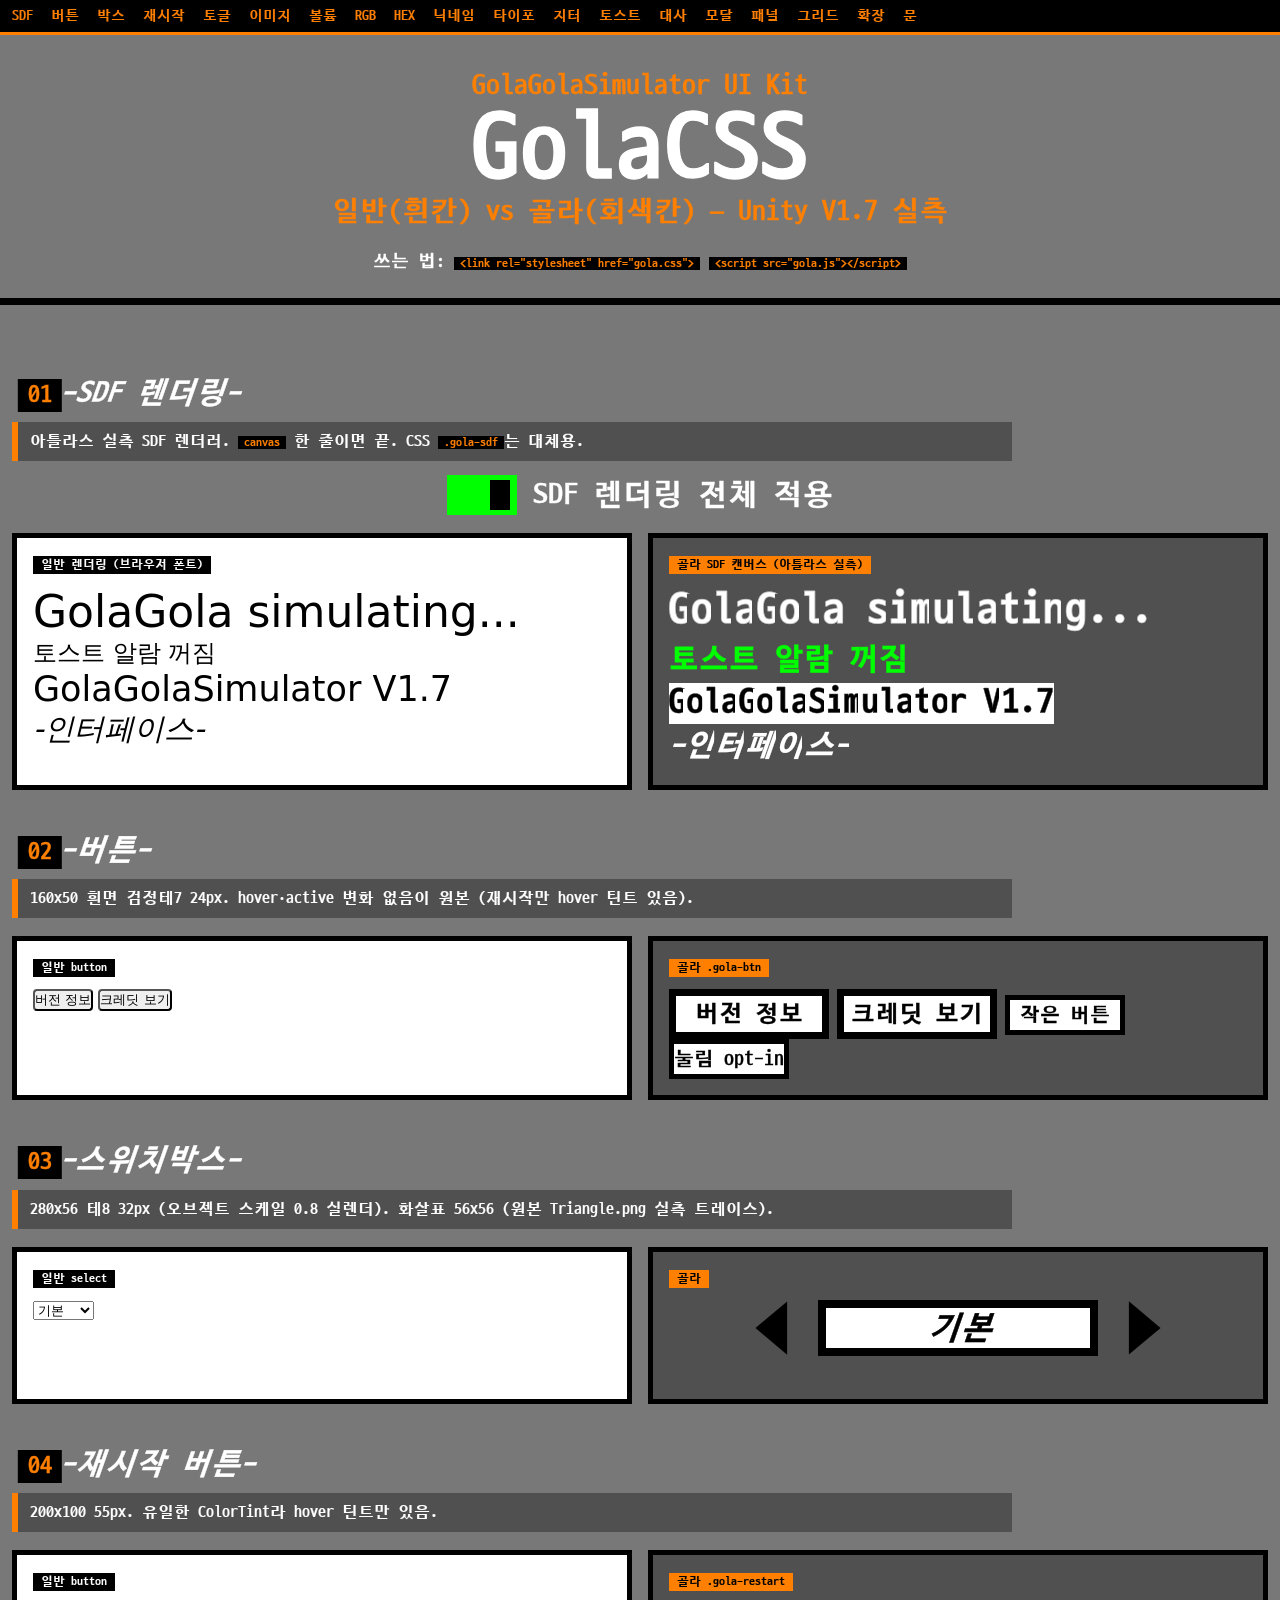
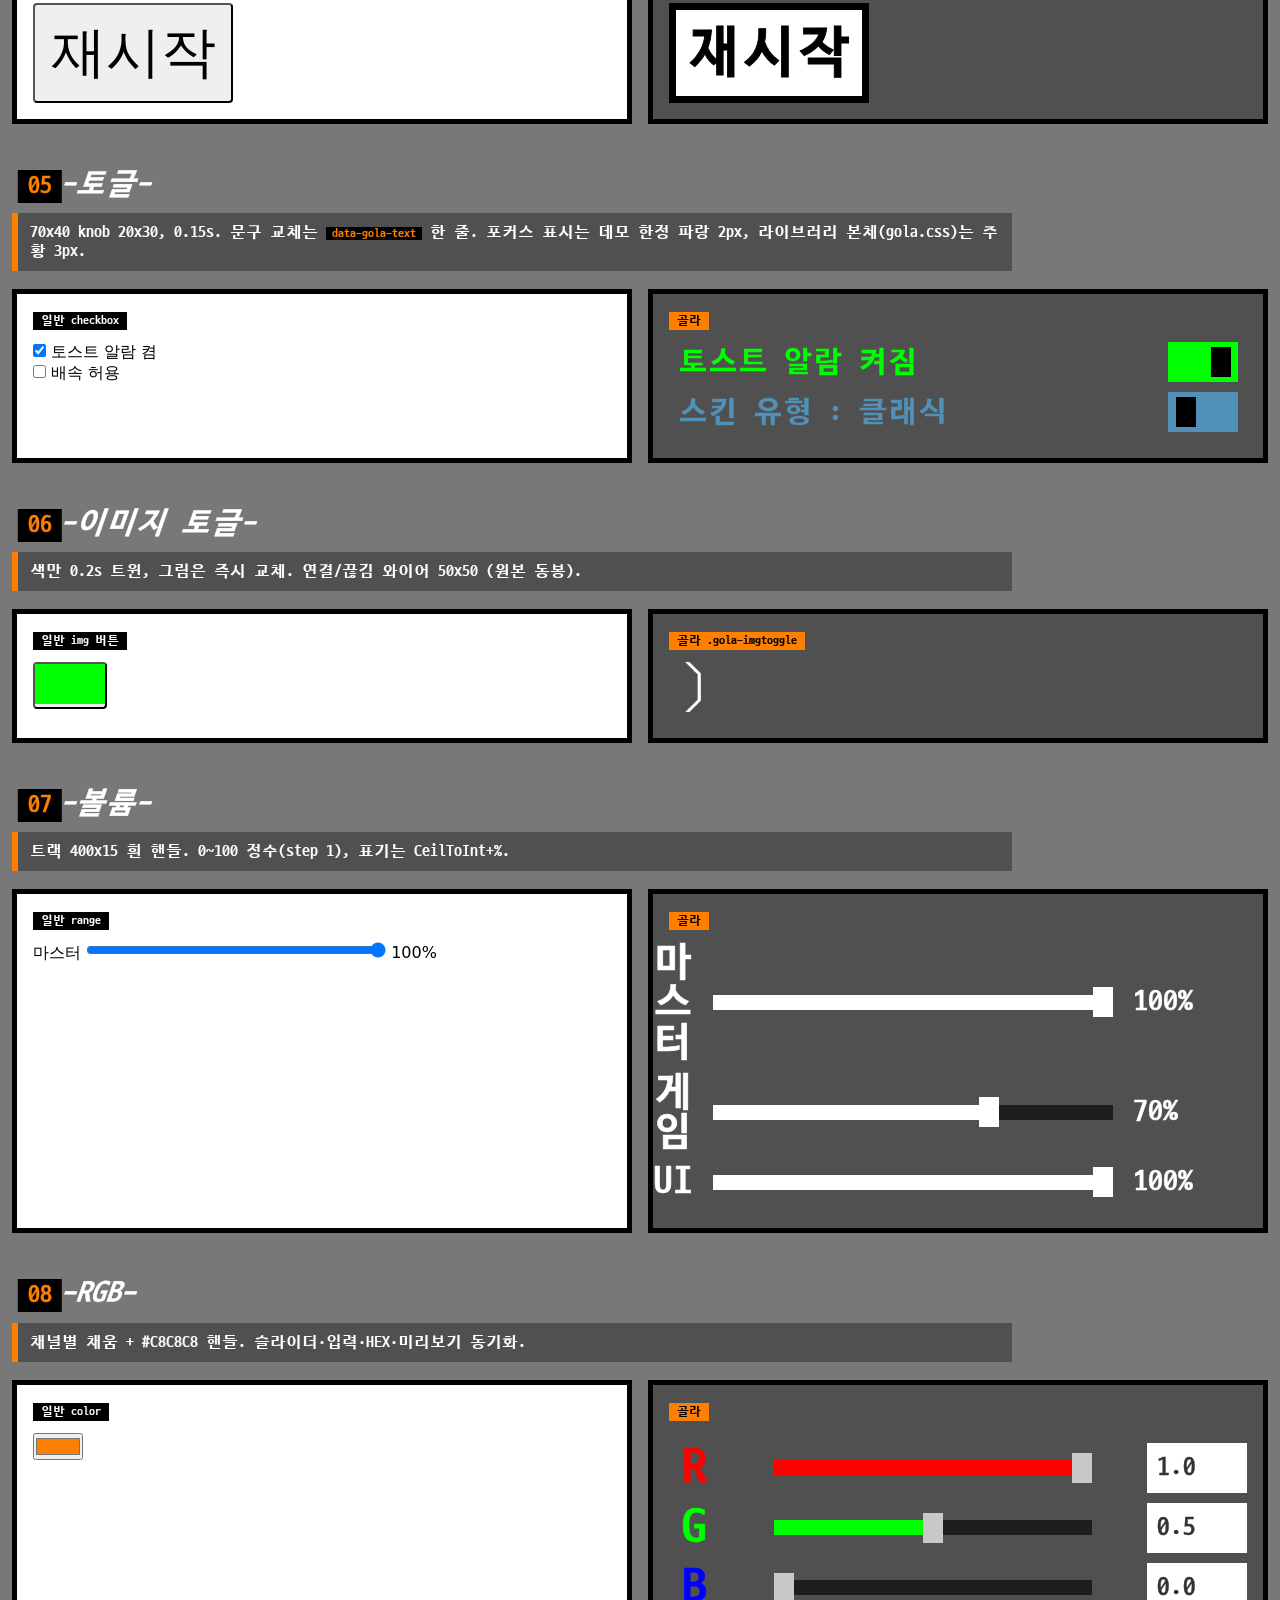
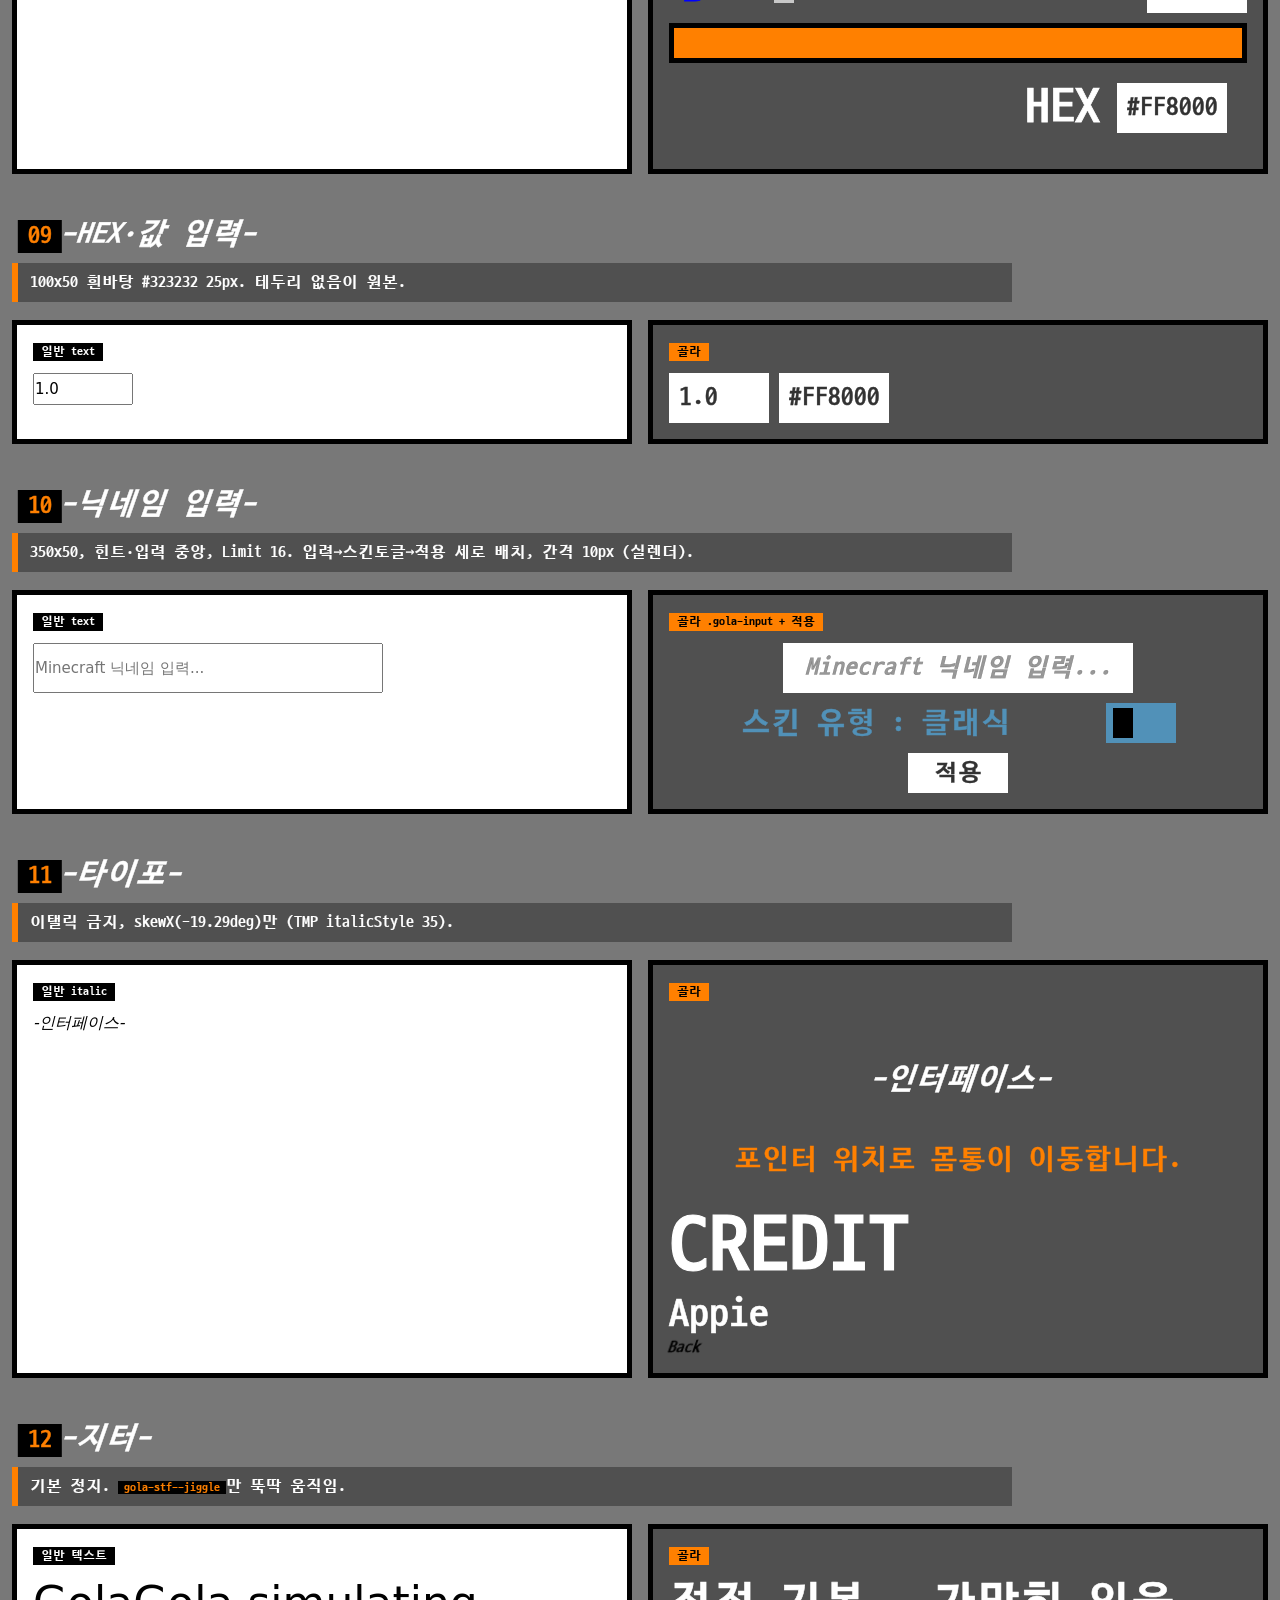
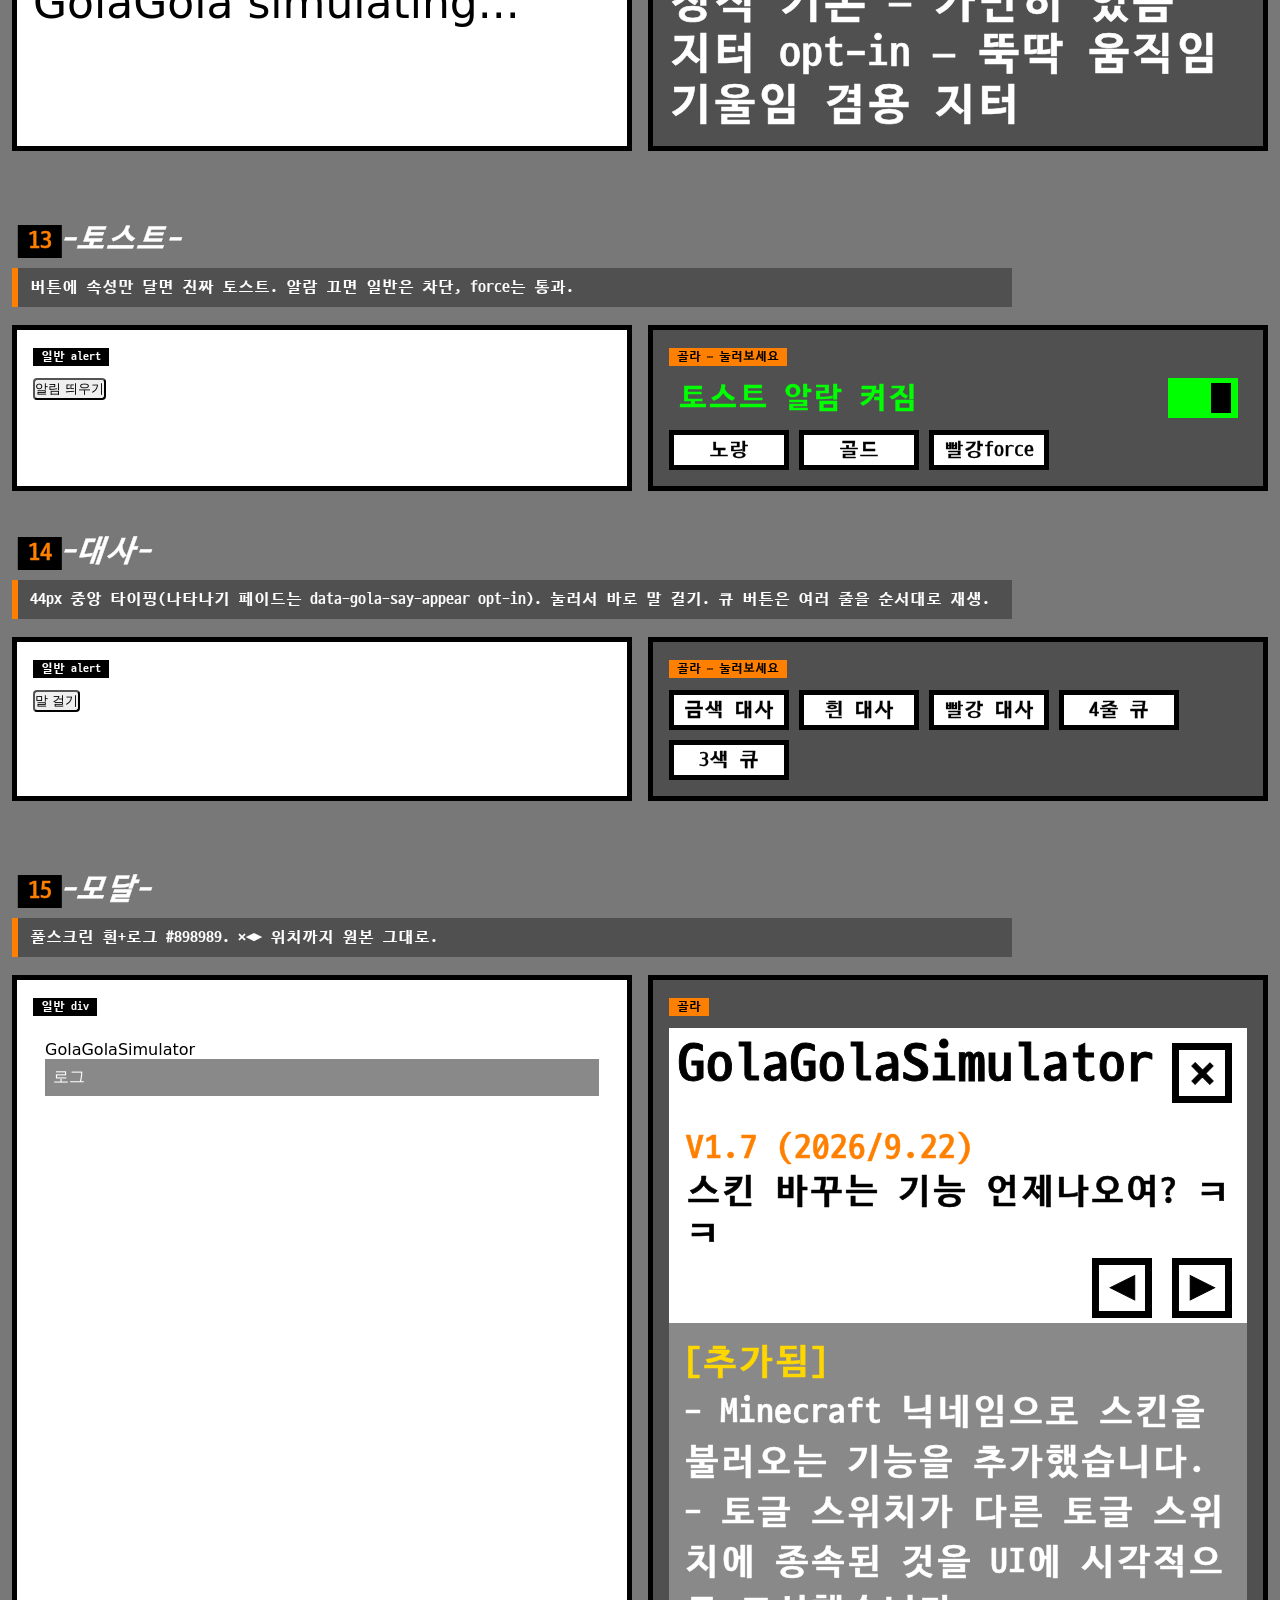
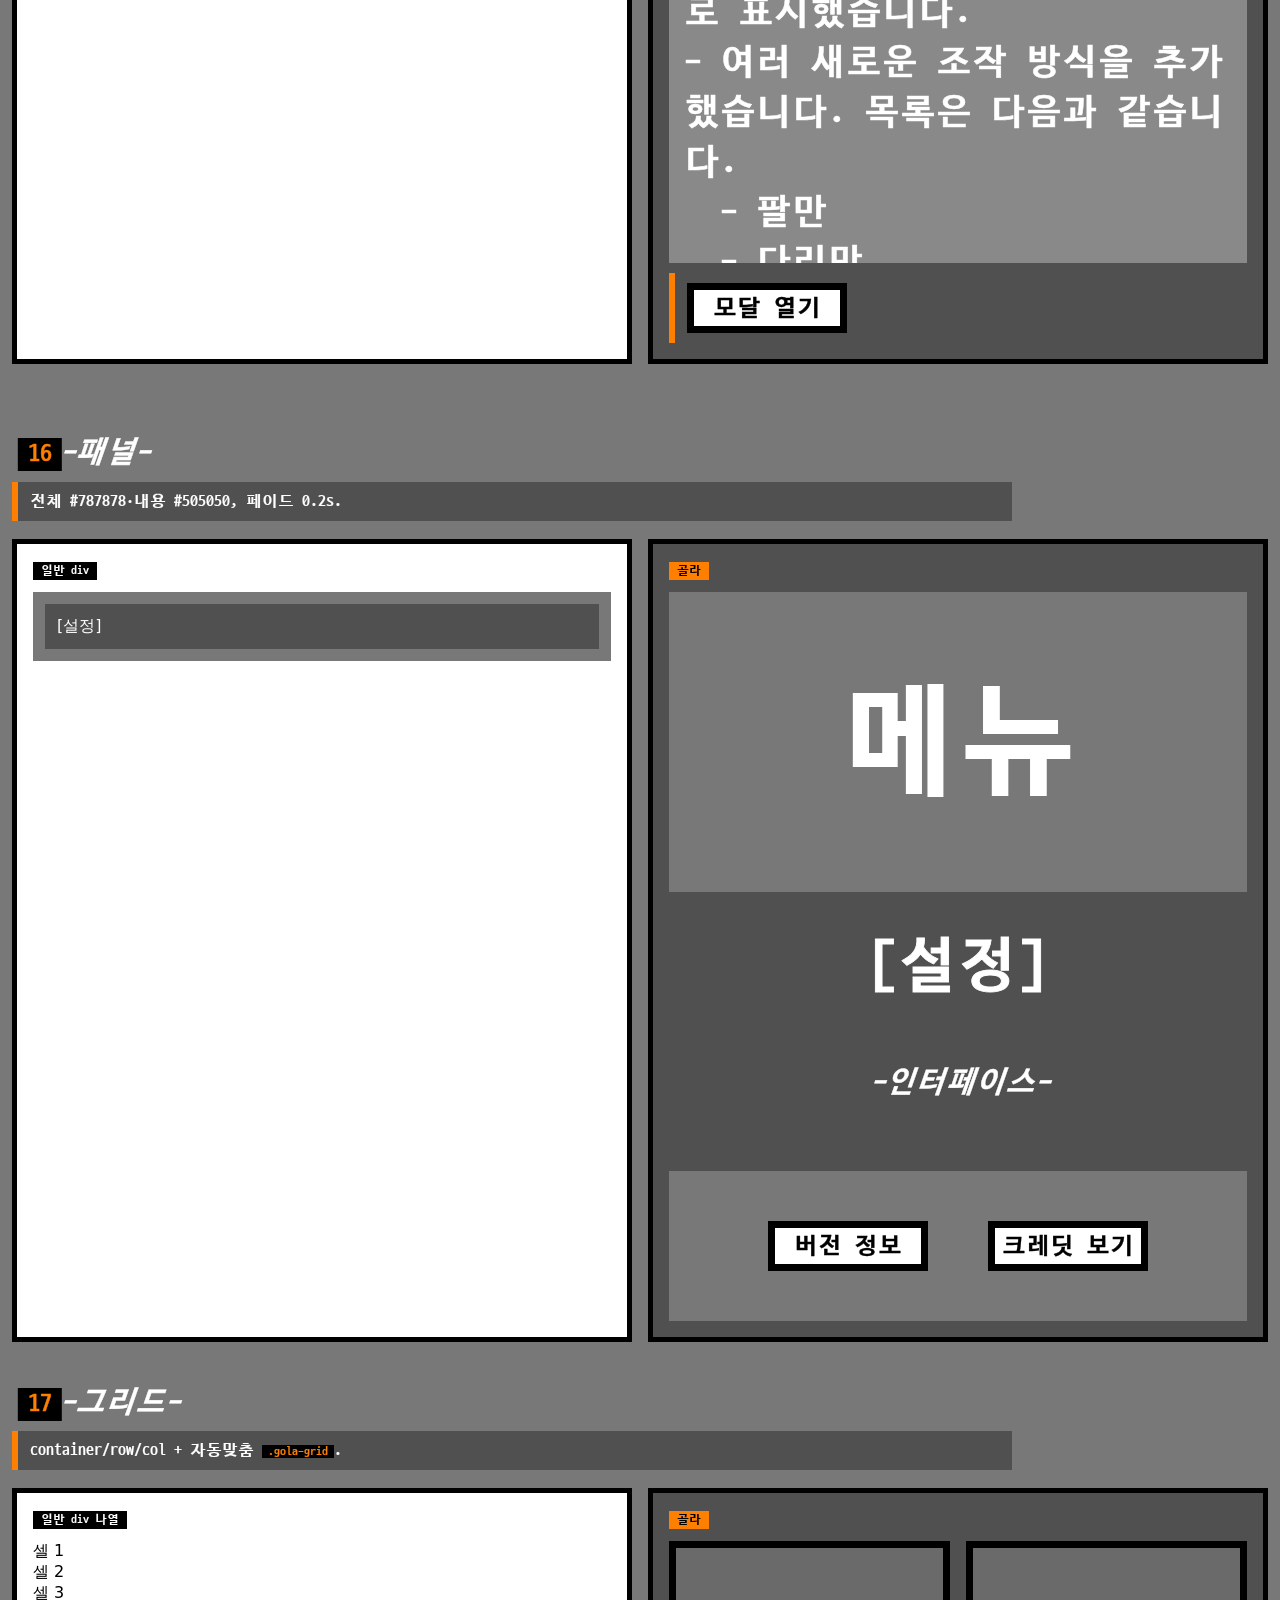
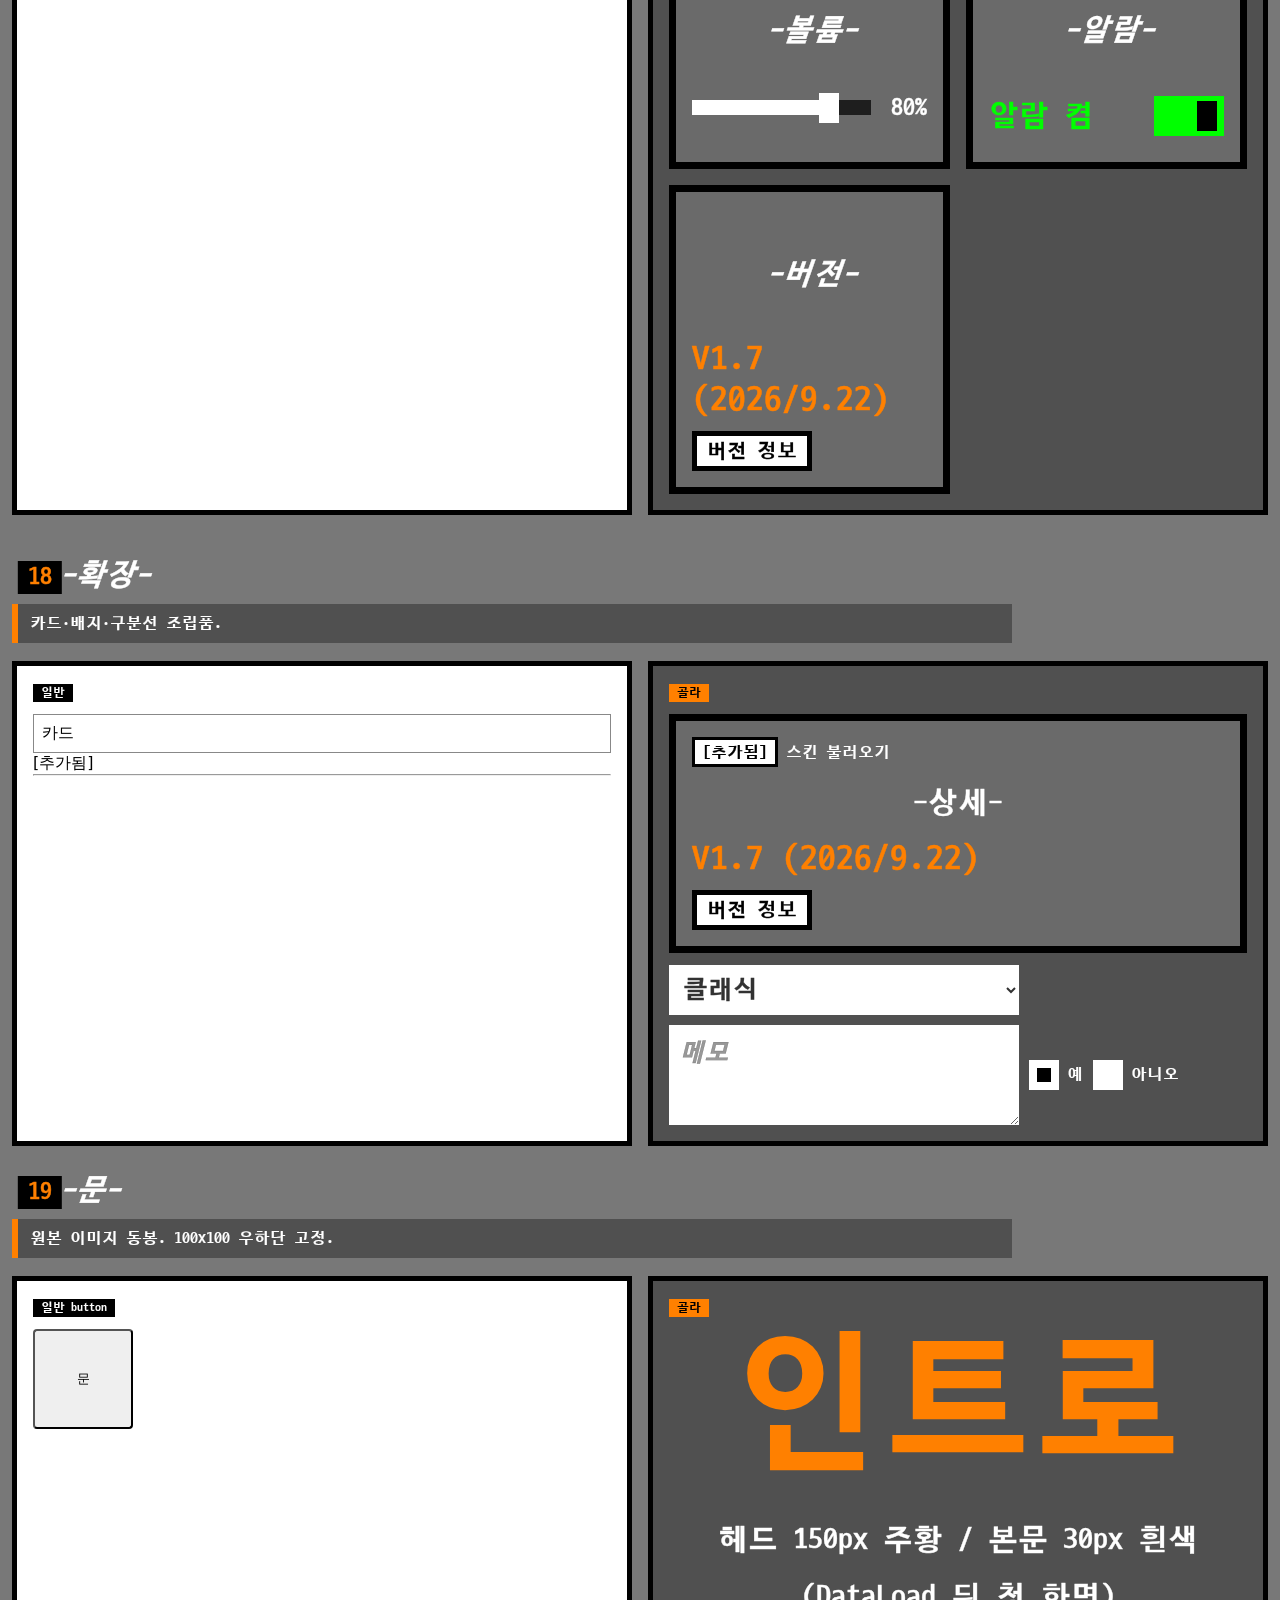
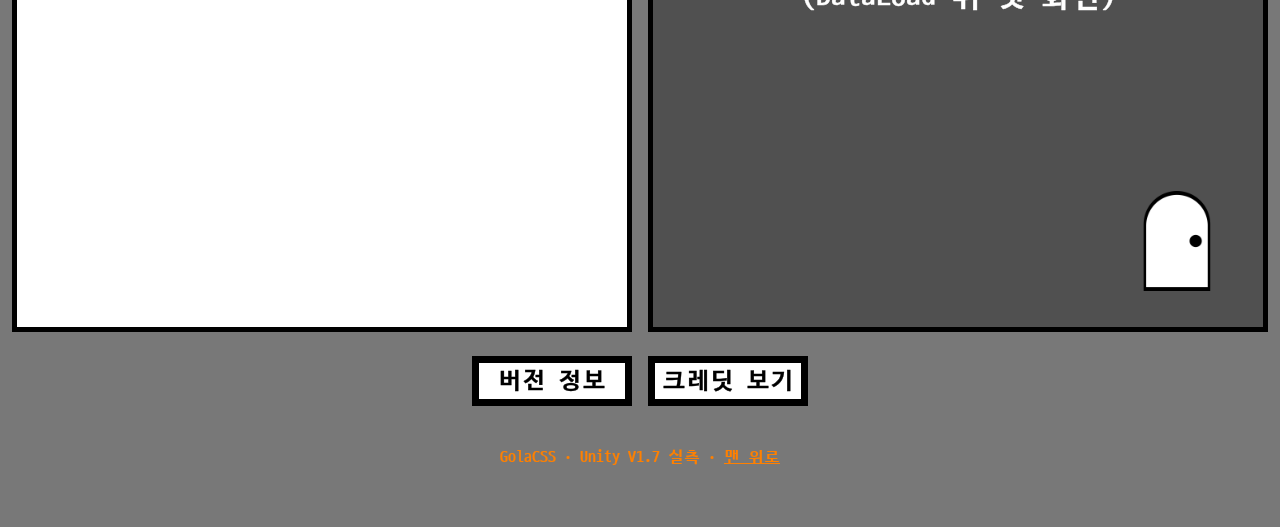
==== commit 5aaa7b9a: "SDF 데모 세로 쌓기 + 네이티브 4종 대조 - 캔버스 4종이 한 줄에 붙어 백지 박스와 겹치던 것을 블록 분리 - 네이티브 대조칸도 4종으로 (흑백 V1.7 + 이탤릭 추가) " ====
--- a/index.html
+++ b/index.html
@@ -78,12 +78,12 @@
 <span class="gola-label" style="color:#FFF">SDF 렌더링 전체 적용</span>
 </div></div>
 <div class="vs">
-<div class="vs-col n"><span class="tag n">일반 렌더링 (브라우저 폰트)</span><div class="native-scope"><p style="font-size:44px;font-weight:700">GolaGola simulating...</p><p style="font-size:24px">토스트 알람 꺼짐</p></div></div>
+<div class="vs-col n"><span class="tag n">일반 렌더링 (브라우저 폰트)</span><div class="native-scope"><p style="font-size:44px;font-weight:700">GolaGola simulating...</p><p style="font-size:24px">토스트 알람 꺼짐</p><p style="font-size:35px;color:#000;background:#FFF;display:inline-block">GolaGolaSimulator V1.7</p><p style="font-size:30px;font-style:italic">-인터페이스-</p></div></div>
 <div class="vs-col g"><span class="tag g">골라 SDF 캔버스 (아틀라스 실측)</span><div>
-<canvas class="gola-sdfcv" data-text="GolaGola simulating..." data-size="44" data-color="#fff" role="img" aria-label="GolaGola simulating..."></canvas>
-<canvas class="gola-sdfcv" data-text="토스트 알람 꺼짐" data-size="30" data-color="#00FF00" role="img" aria-label="토스트 알람 꺼짐"></canvas>
-<canvas class="gola-sdfcv" data-text="GolaGolaSimulator V1.7" data-size="35" data-color="#000" style="background:#FFF" role="img" aria-label="GolaGolaSimulator V1.7"></canvas>
-<canvas class="gola-sdfcv" data-text="-인터페이스-" data-size="30" data-color="#fff" data-italic role="img" aria-label="-인터페이스-"></canvas>
+<div><canvas class="gola-sdfcv" data-text="GolaGola simulating..." data-size="44" data-color="#fff" role="img" aria-label="GolaGola simulating..."></canvas></div>
+<div><canvas class="gola-sdfcv" data-text="토스트 알람 꺼짐" data-size="30" data-color="#00FF00" role="img" aria-label="토스트 알람 꺼짐"></canvas></div>
+<div><canvas class="gola-sdfcv" data-text="GolaGolaSimulator V1.7" data-size="35" data-color="#000" style="background:#FFF" role="img" aria-label="GolaGolaSimulator V1.7"></canvas></div>
+<div><canvas class="gola-sdfcv" data-text="-인터페이스-" data-size="30" data-color="#fff" data-italic role="img" aria-label="-인터페이스-"></canvas></div>
 </div></div>
 </div>
 
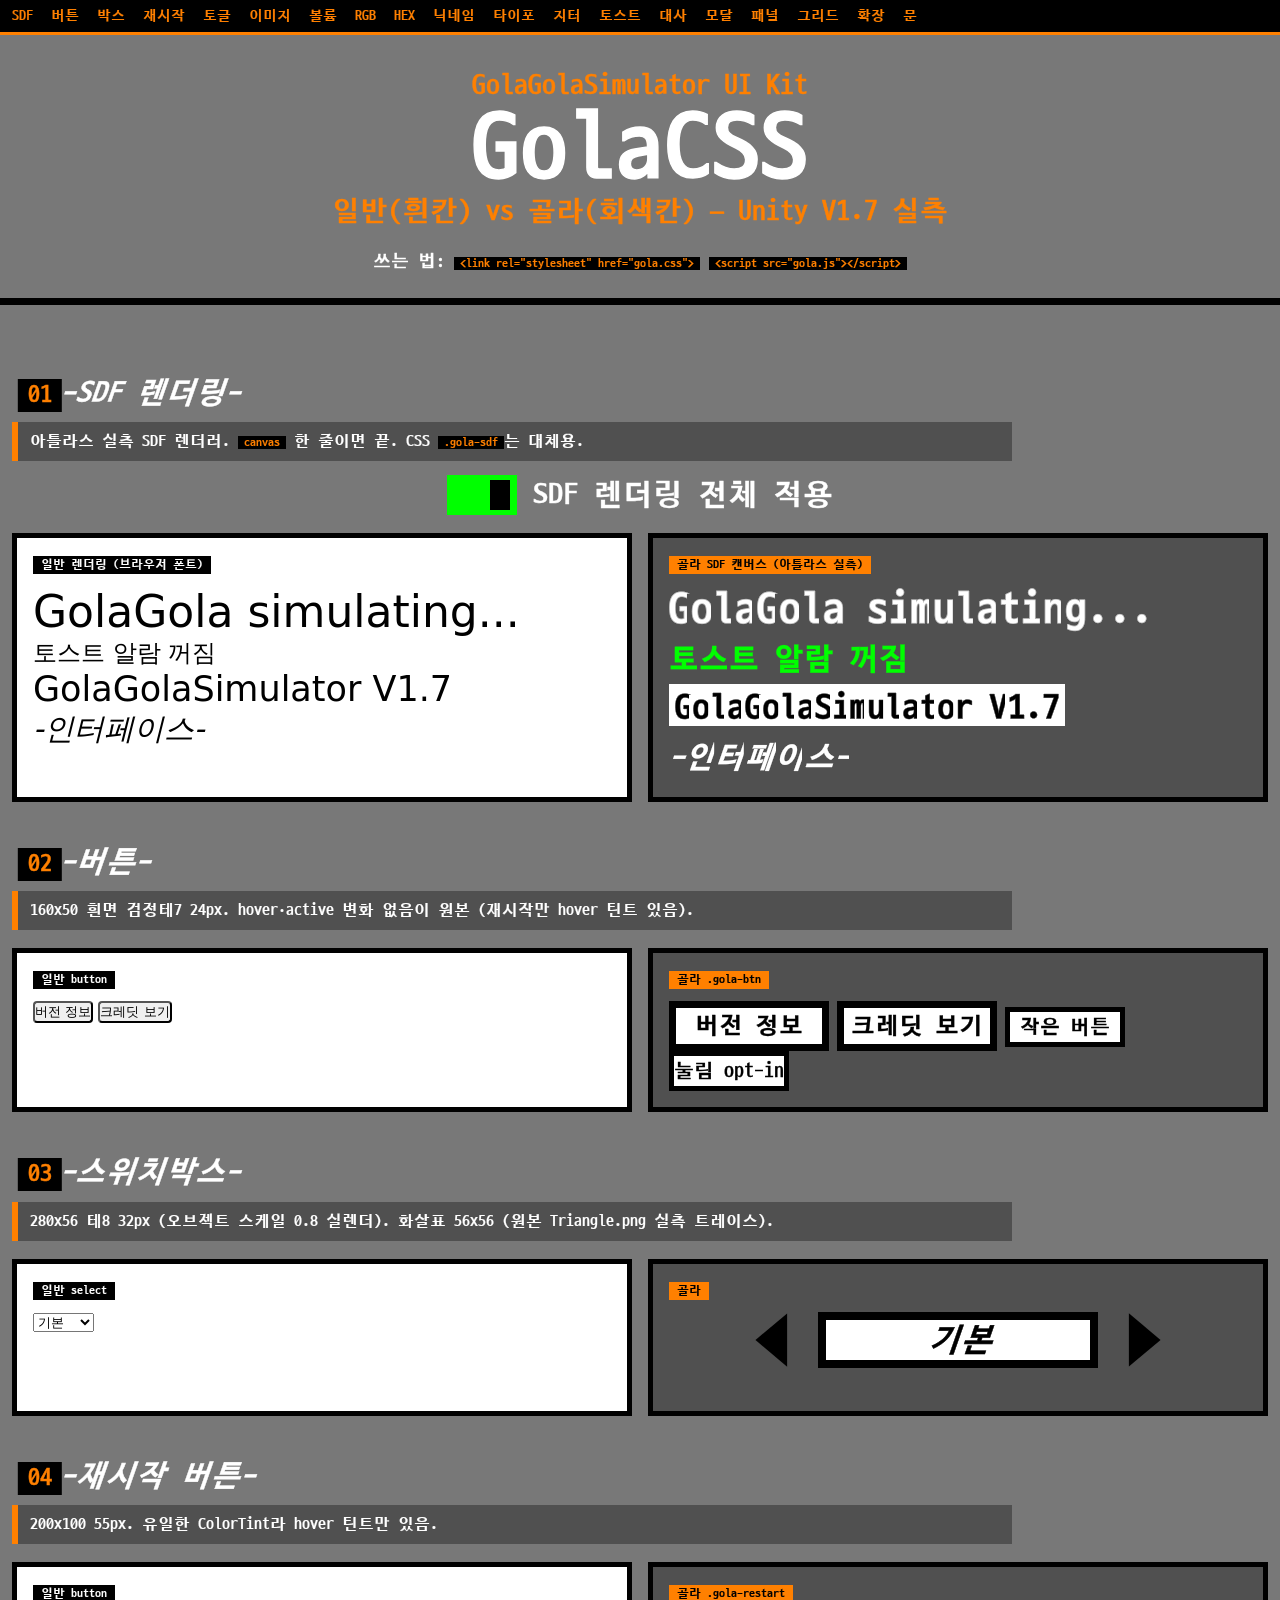
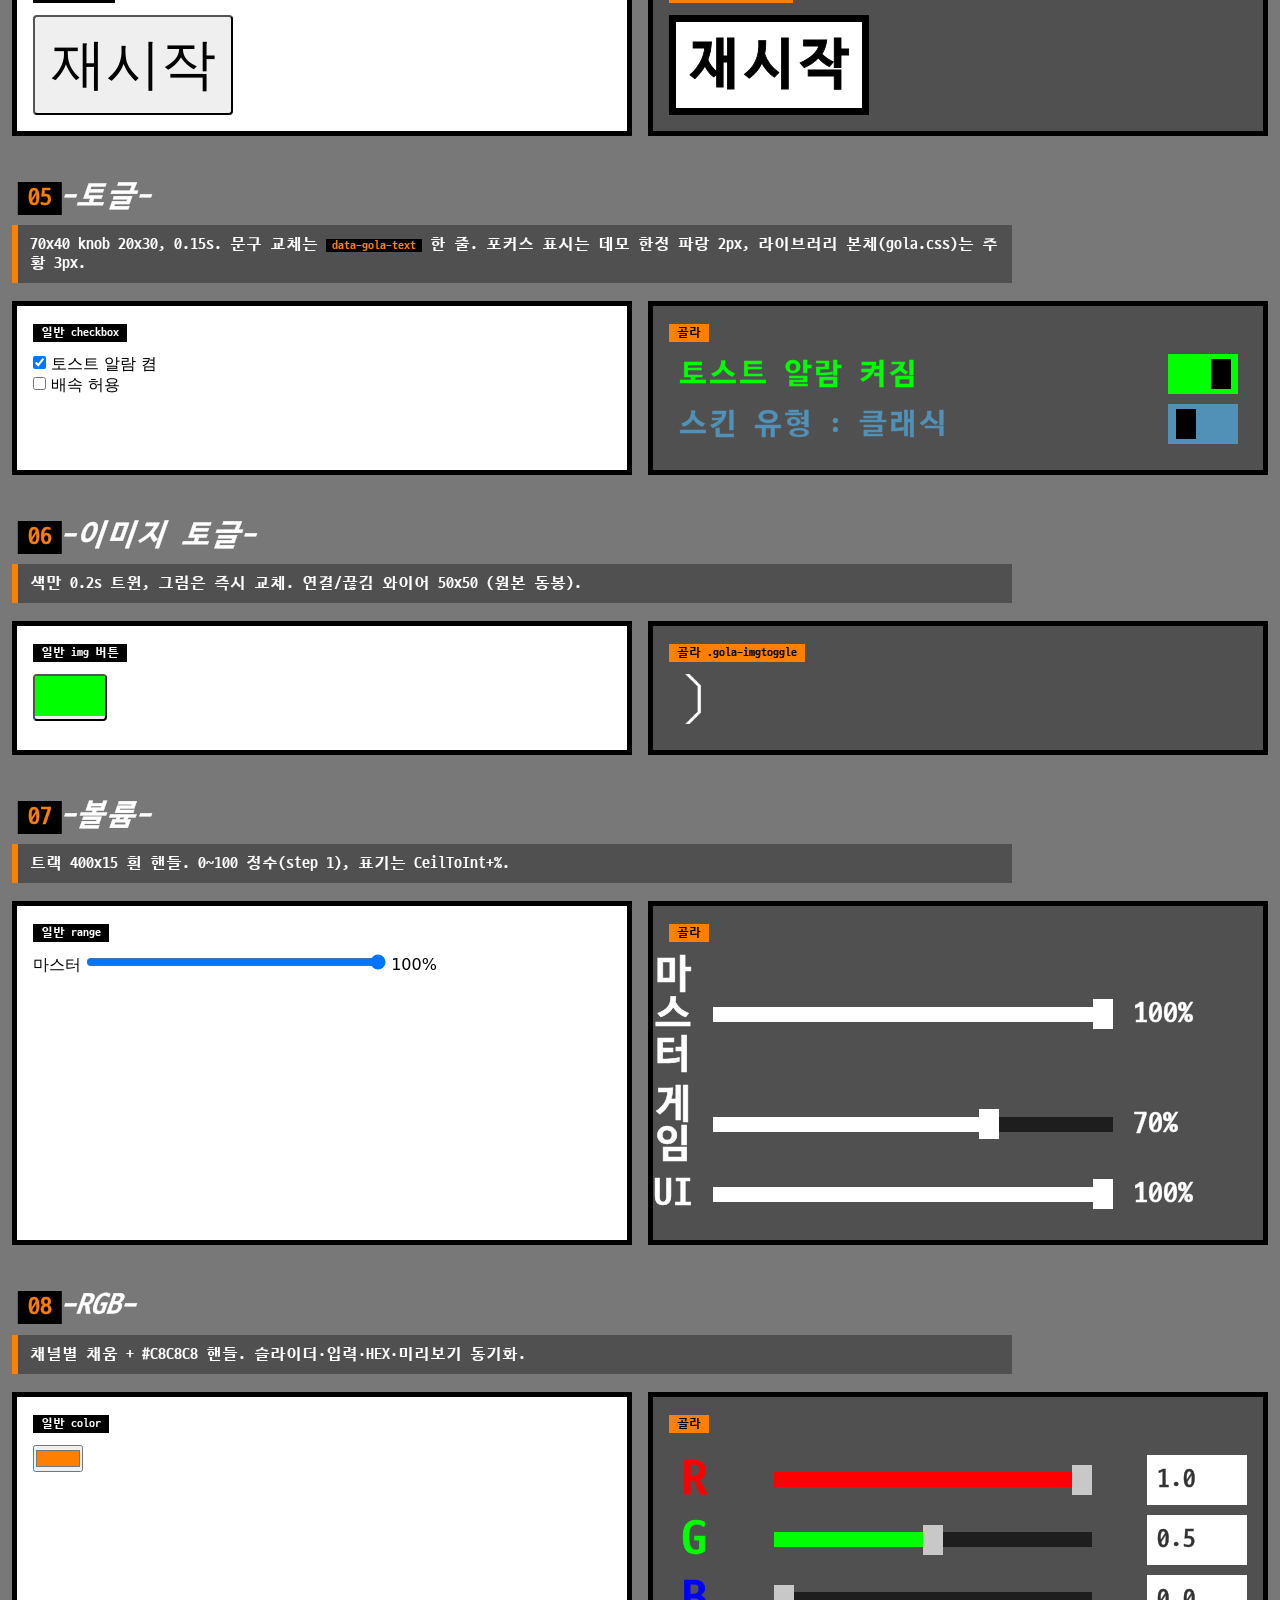
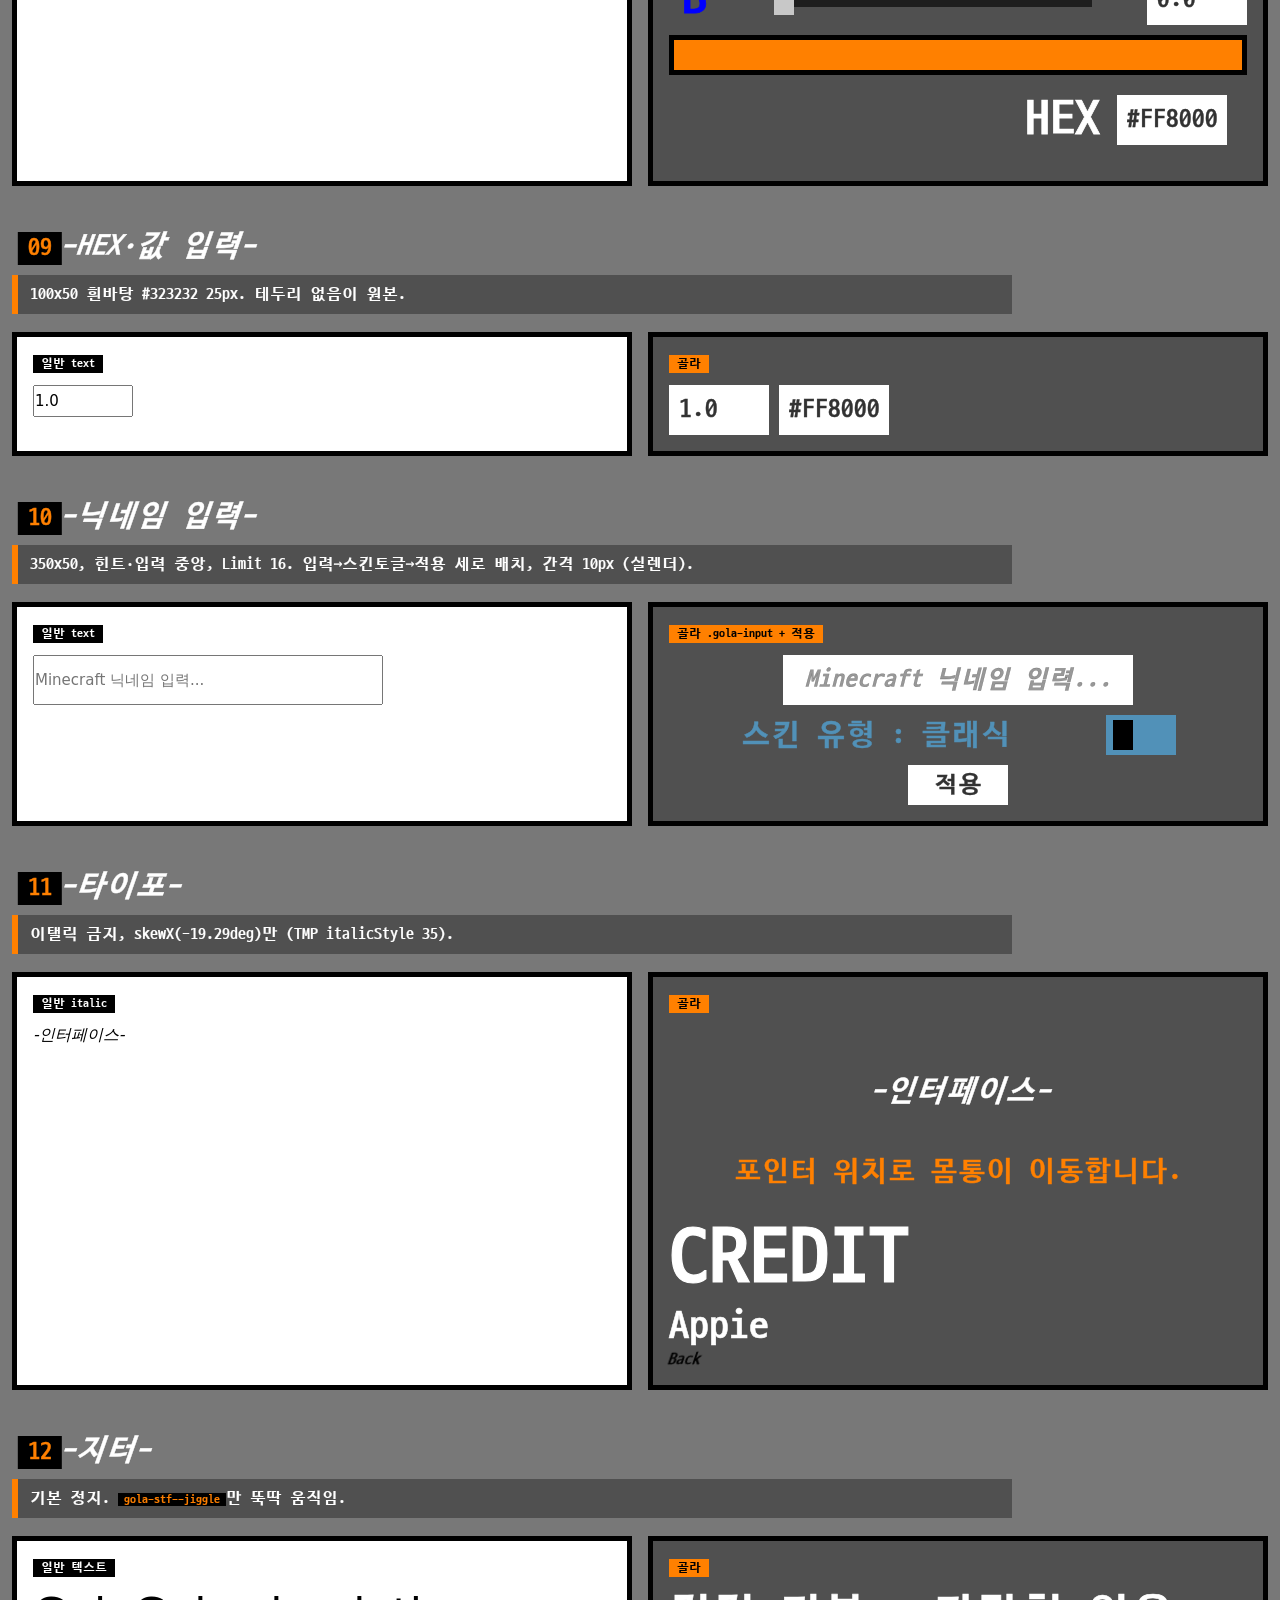
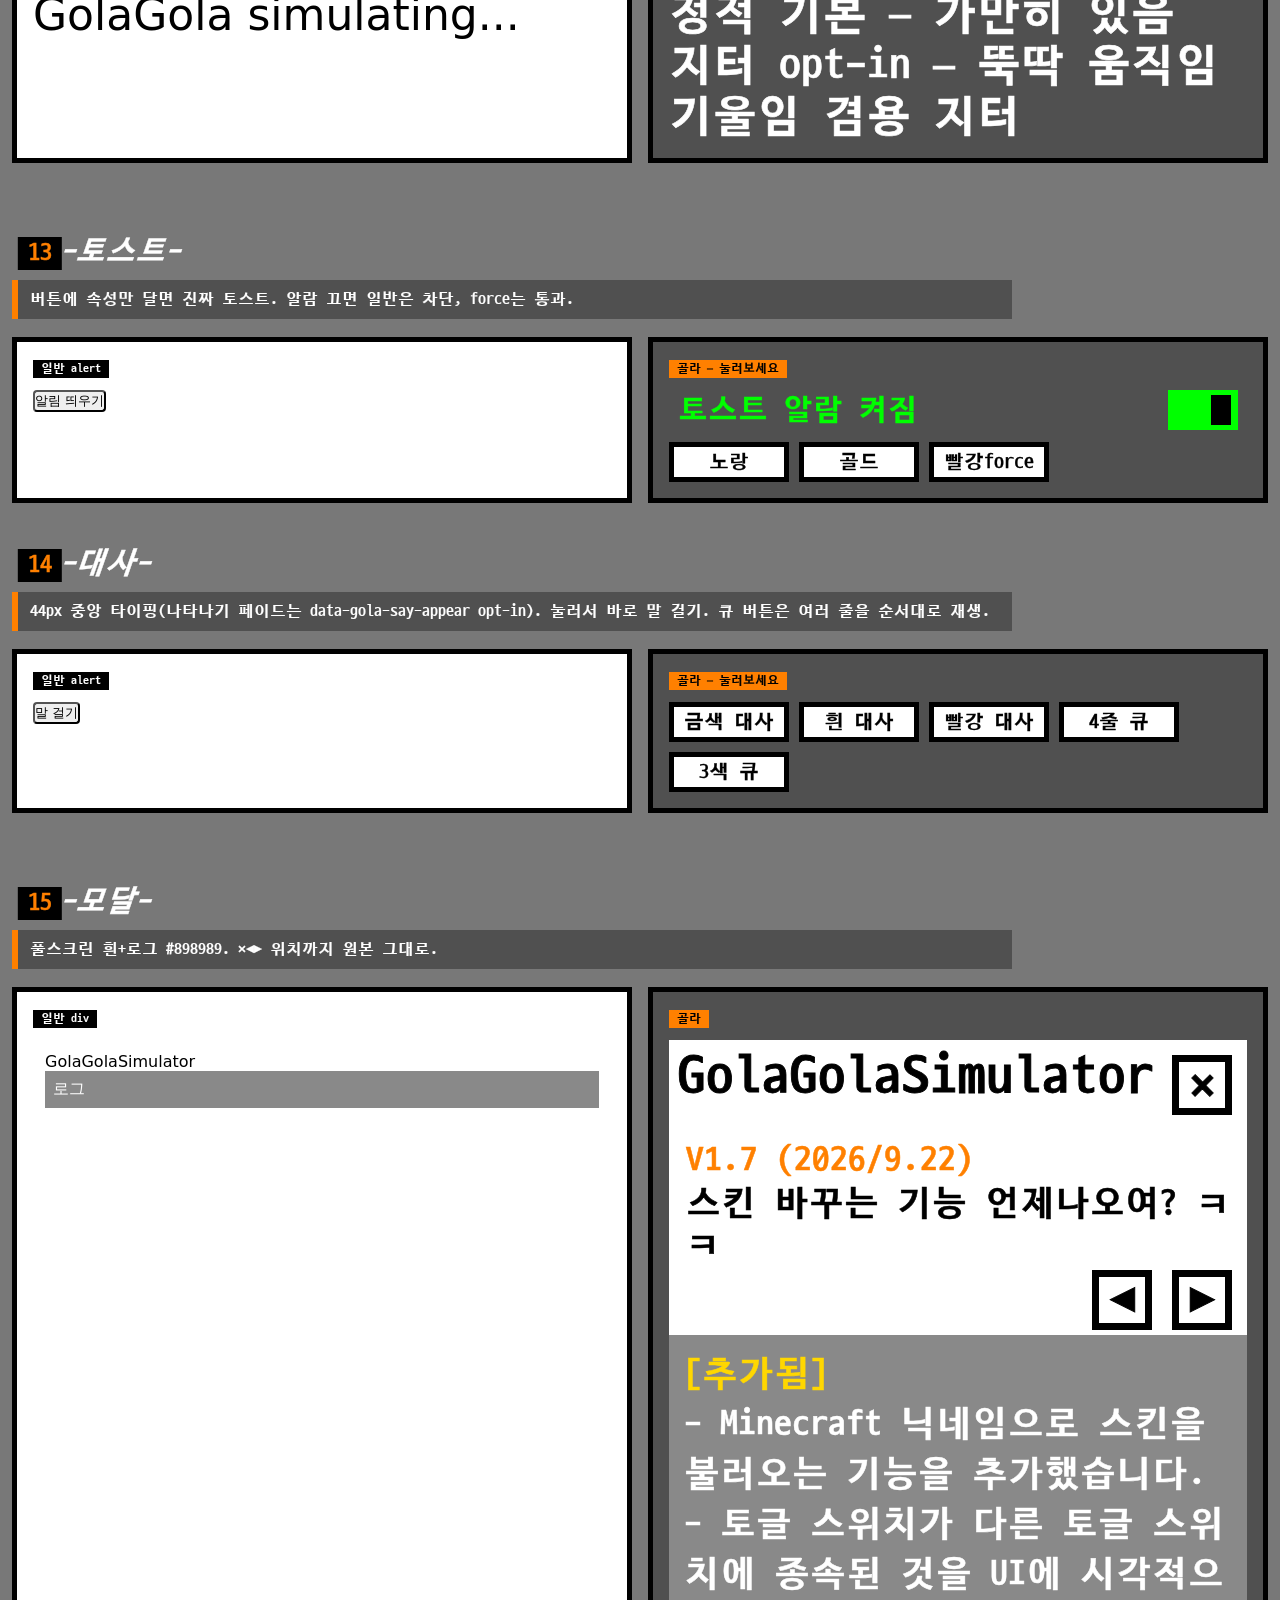
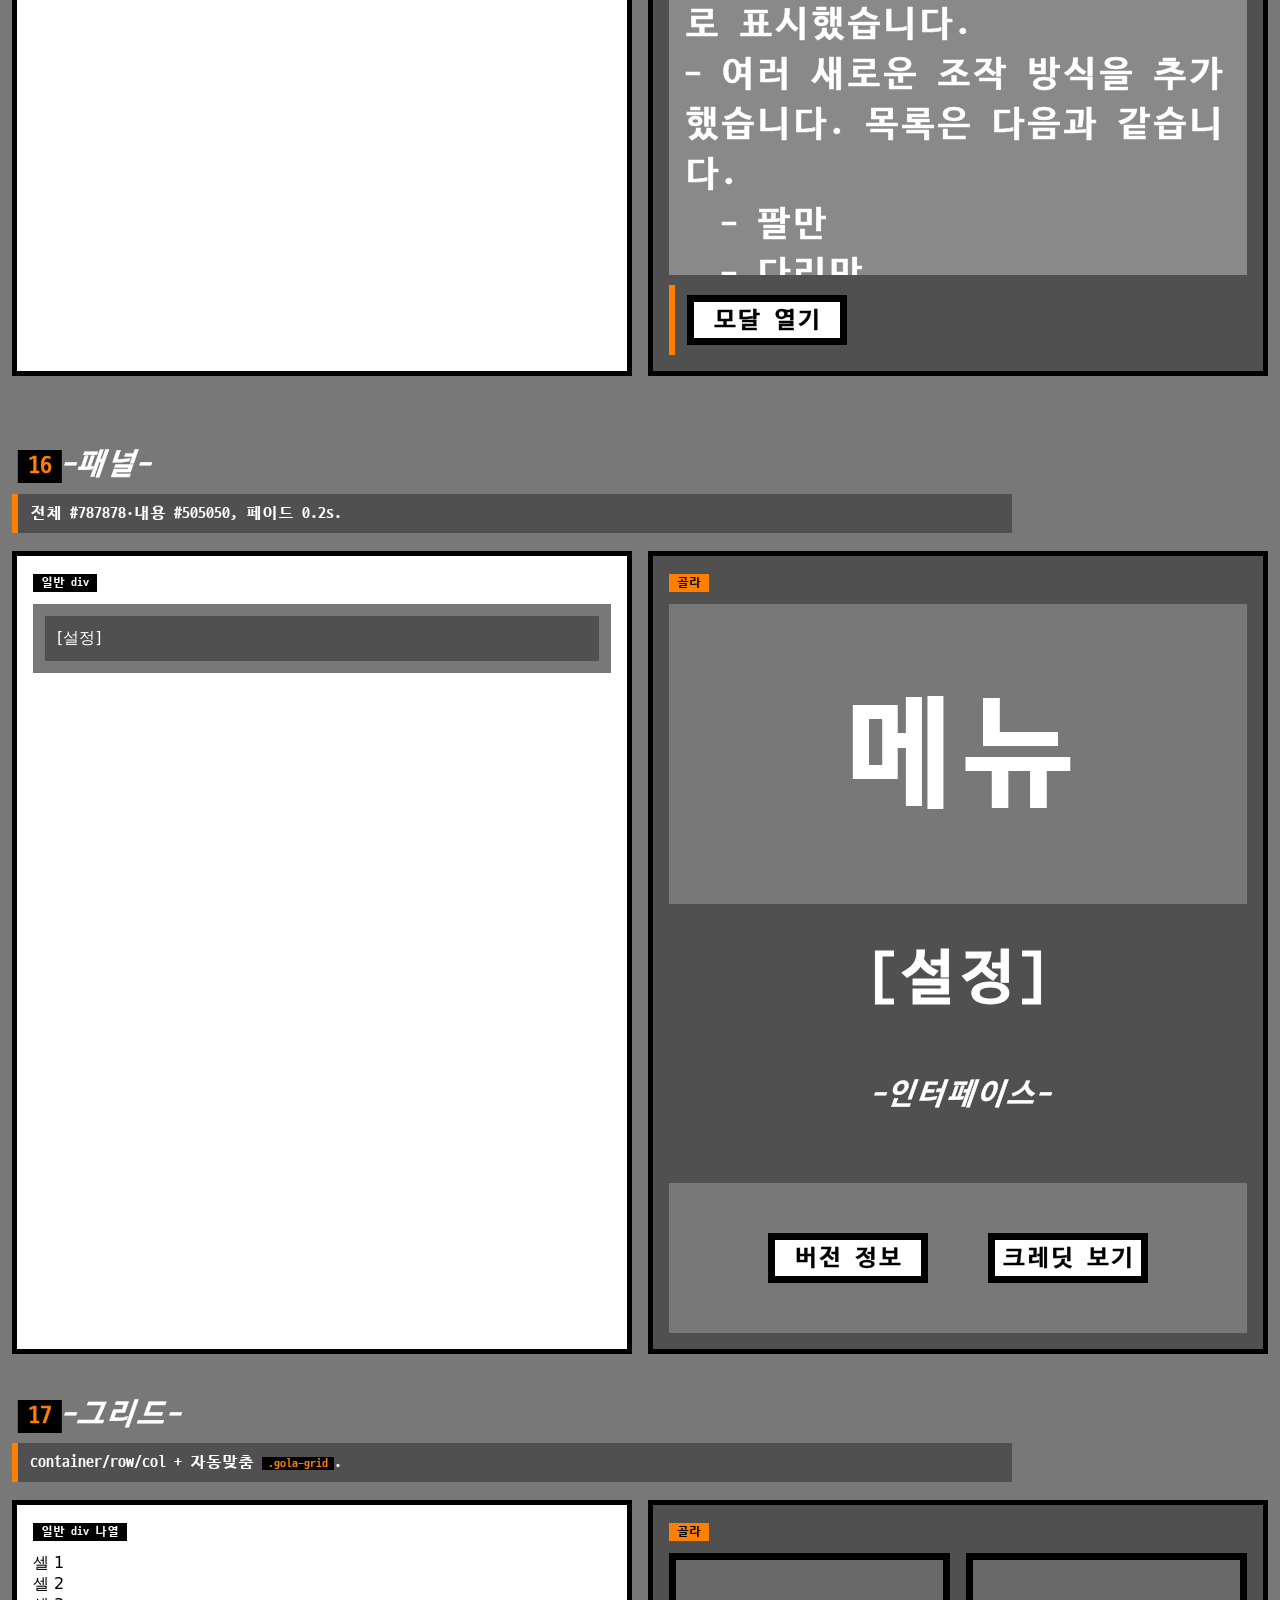
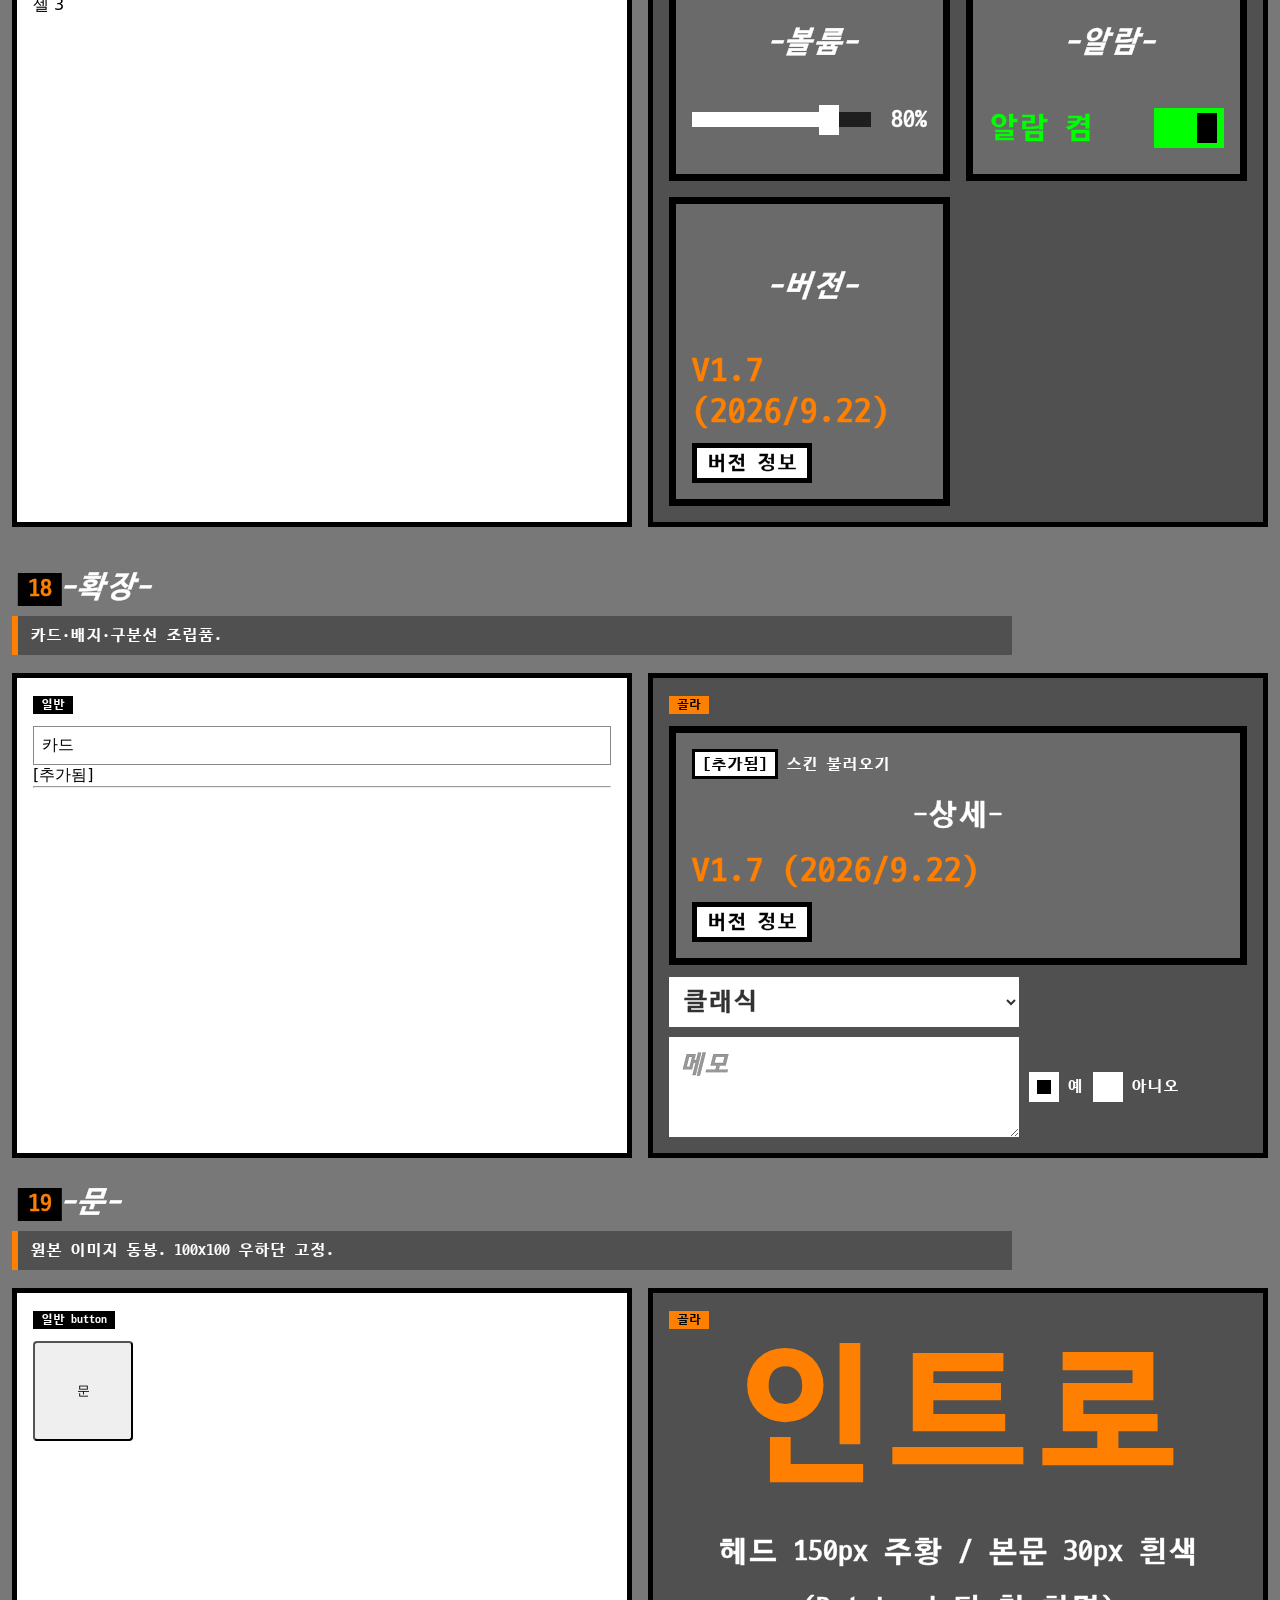
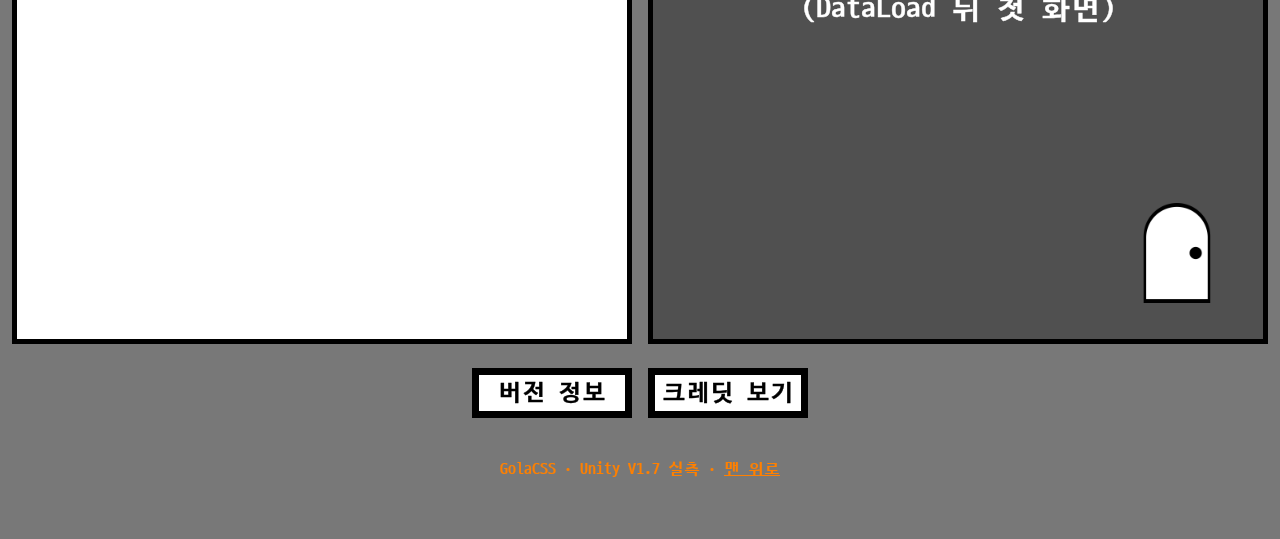
==== commit 09698c61: "SDF data-bg 글자 밀착 배경 - 캔버스 네모통 흰칠 대신 잉크 박스+여백만 칠하는 data-bg/data-bg-pad - fallback 경로도 동일 지원 (measure" ====
--- a/index.html
+++ b/index.html
@@ -82,7 +82,7 @@
 <div class="vs-col g"><span class="tag g">골라 SDF 캔버스 (아틀라스 실측)</span><div>
 <div><canvas class="gola-sdfcv" data-text="GolaGola simulating..." data-size="44" data-color="#fff" role="img" aria-label="GolaGola simulating..."></canvas></div>
 <div><canvas class="gola-sdfcv" data-text="토스트 알람 꺼짐" data-size="30" data-color="#00FF00" role="img" aria-label="토스트 알람 꺼짐"></canvas></div>
-<div><canvas class="gola-sdfcv" data-text="GolaGolaSimulator V1.7" data-size="35" data-color="#000" style="background:#FFF" role="img" aria-label="GolaGolaSimulator V1.7"></canvas></div>
+<div><canvas class="gola-sdfcv" data-text="GolaGolaSimulator V1.7" data-size="35" data-color="#000" data-bg="#FFF" data-bg-pad="6" role="img" aria-label="GolaGolaSimulator V1.7"></canvas></div>
 <div><canvas class="gola-sdfcv" data-text="-인터페이스-" data-size="30" data-color="#fff" data-italic role="img" aria-label="-인터페이스-"></canvas></div>
 </div></div>
 </div>
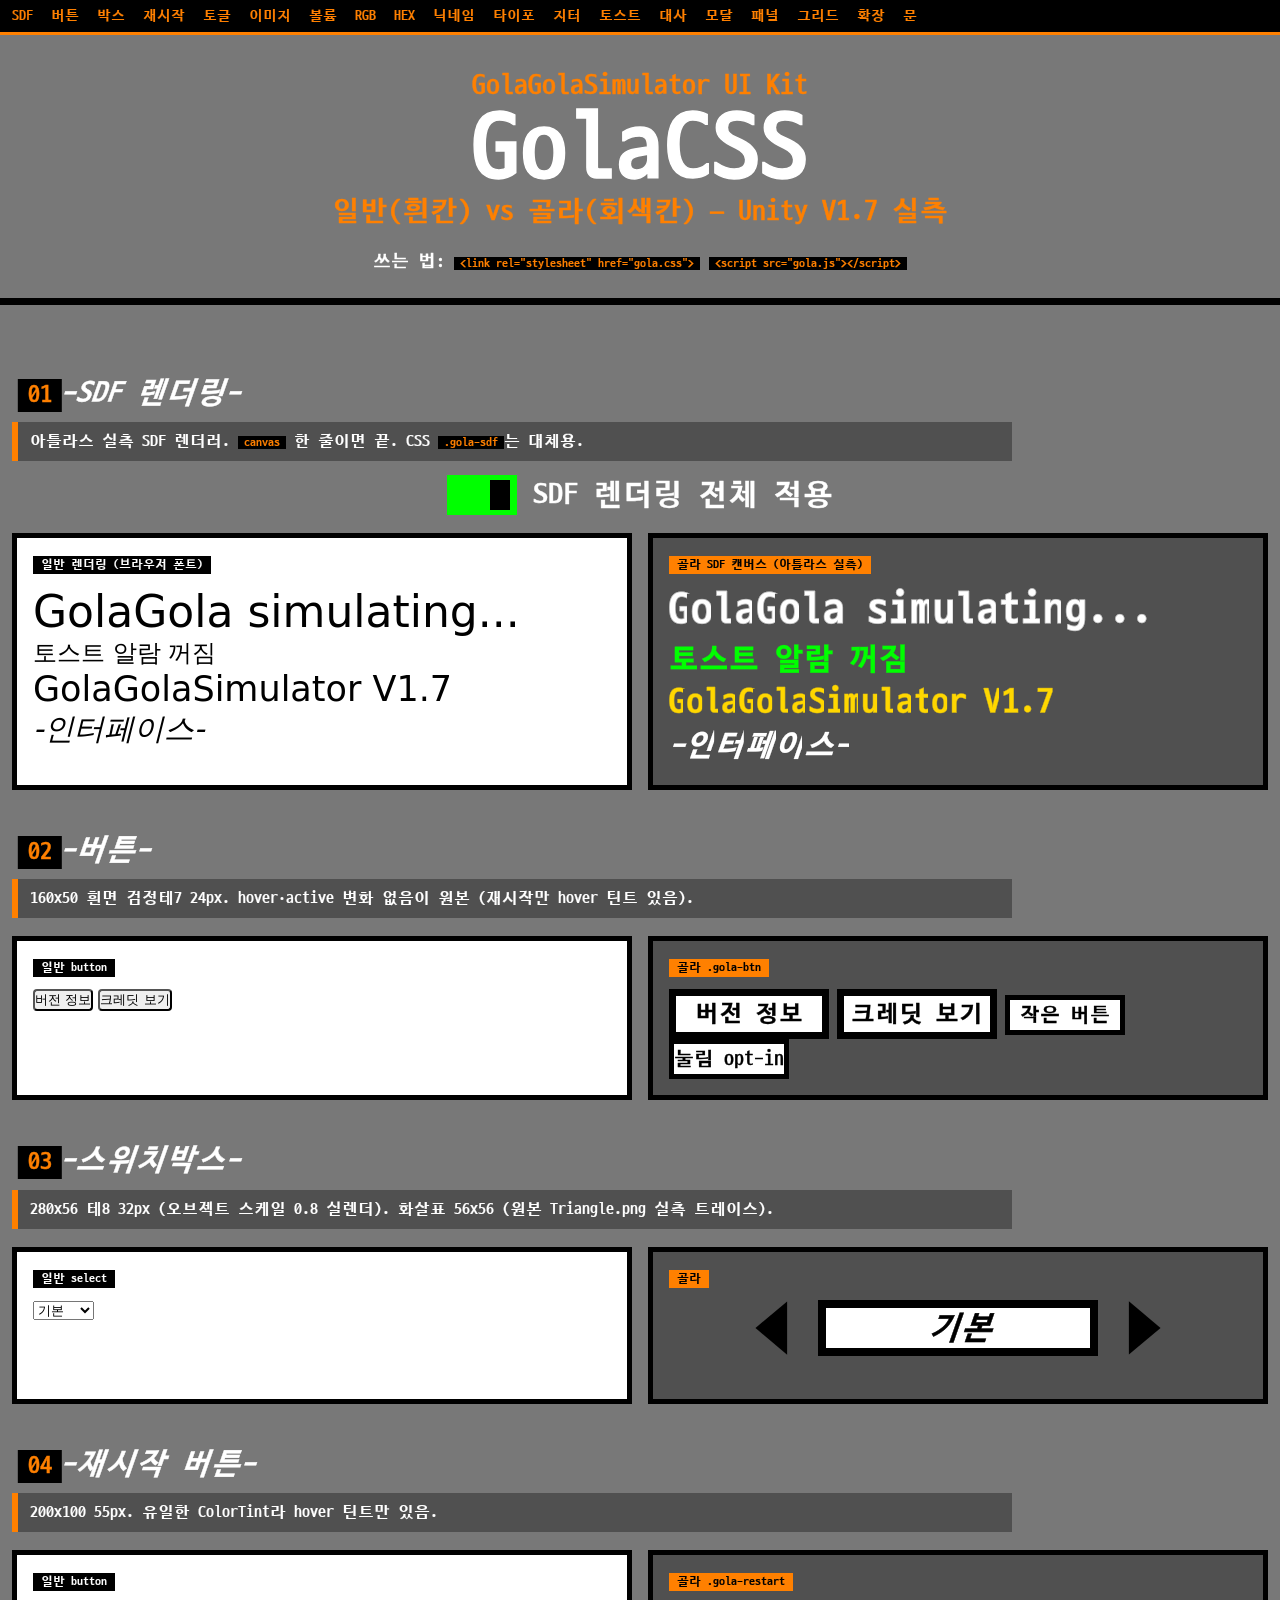
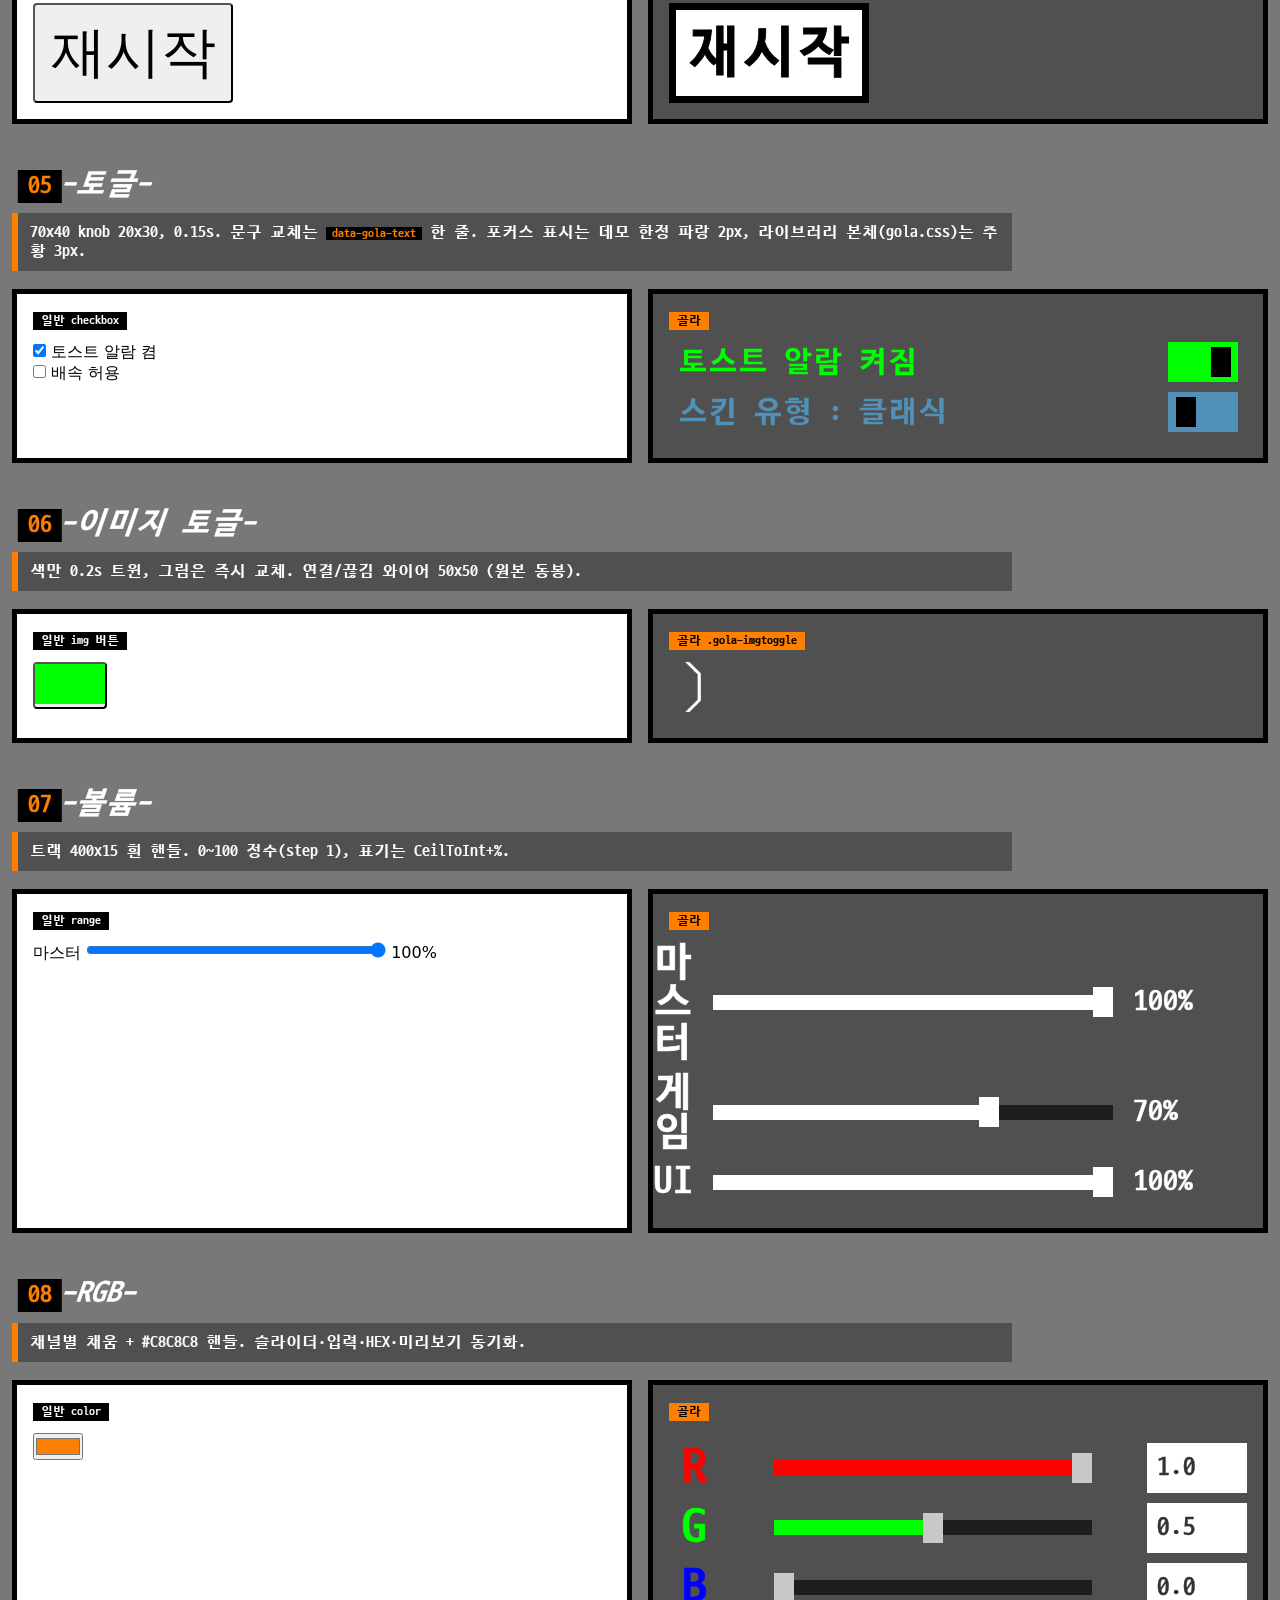
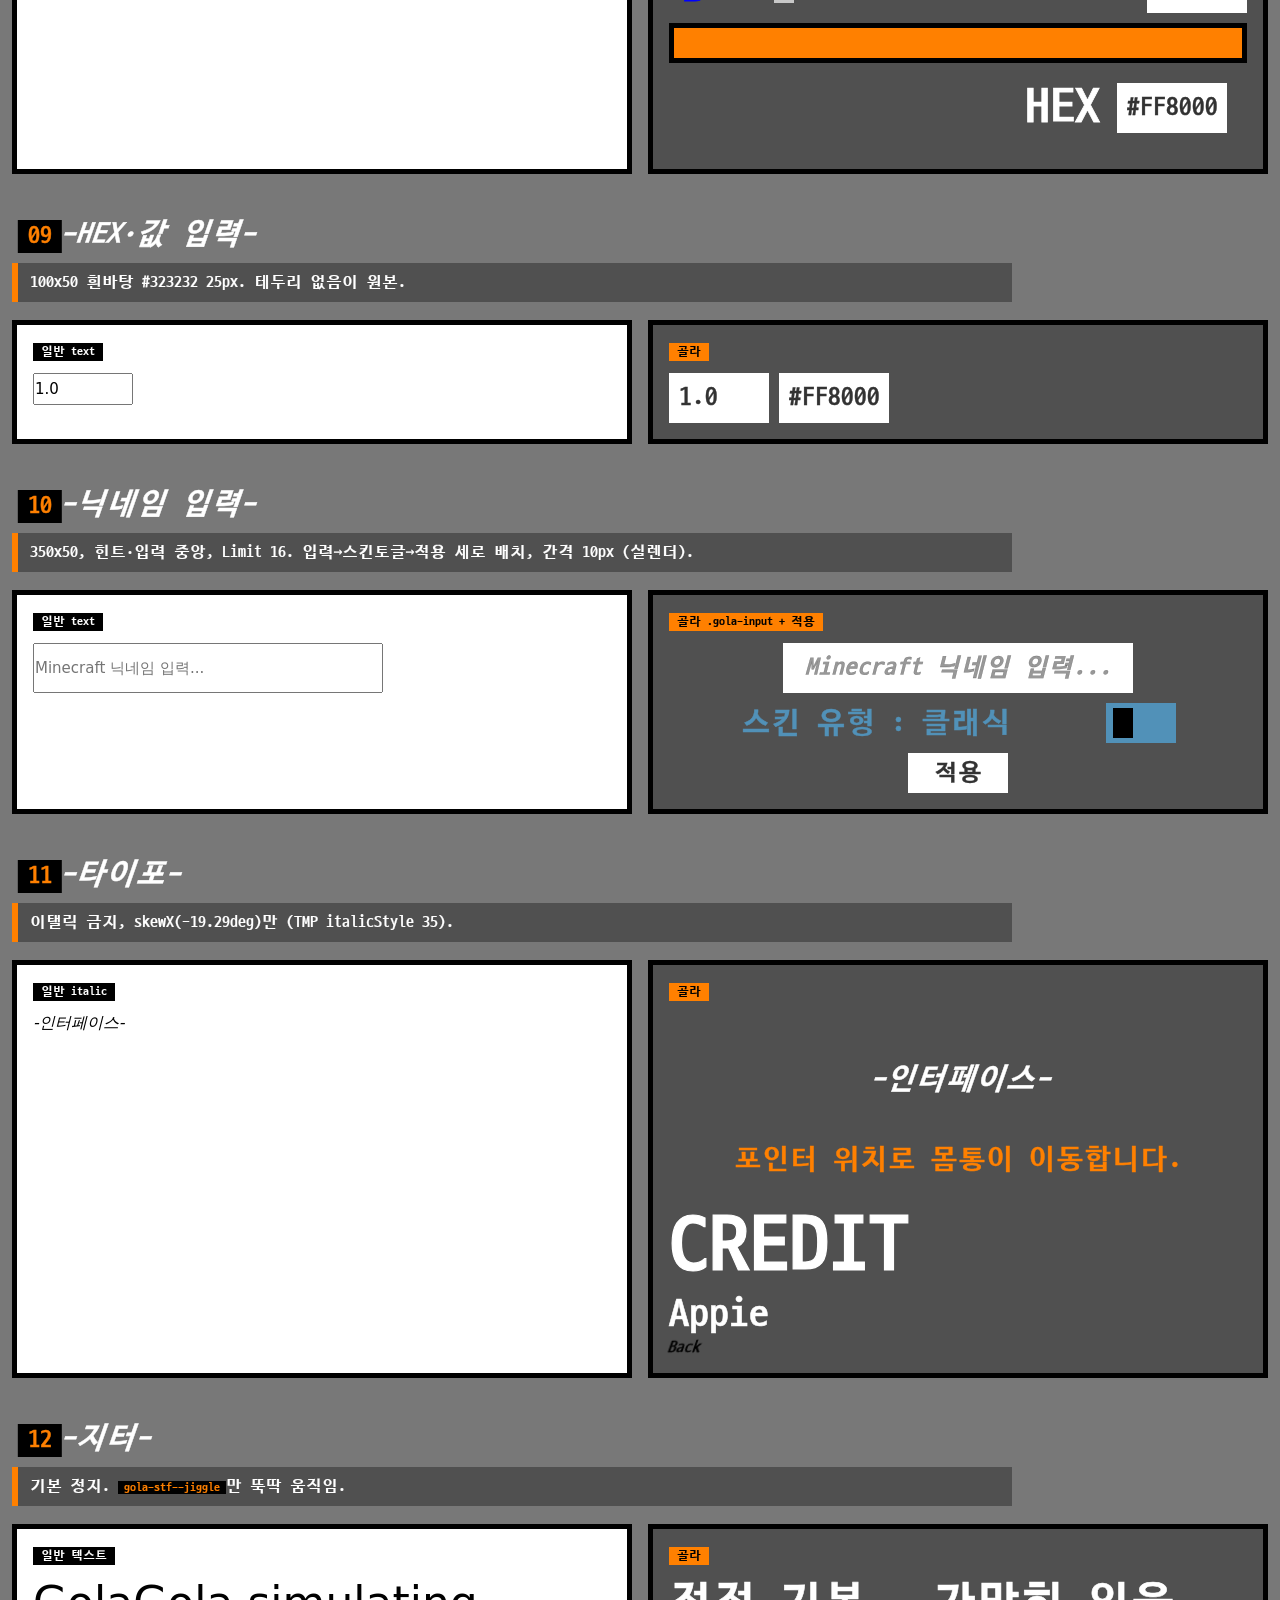
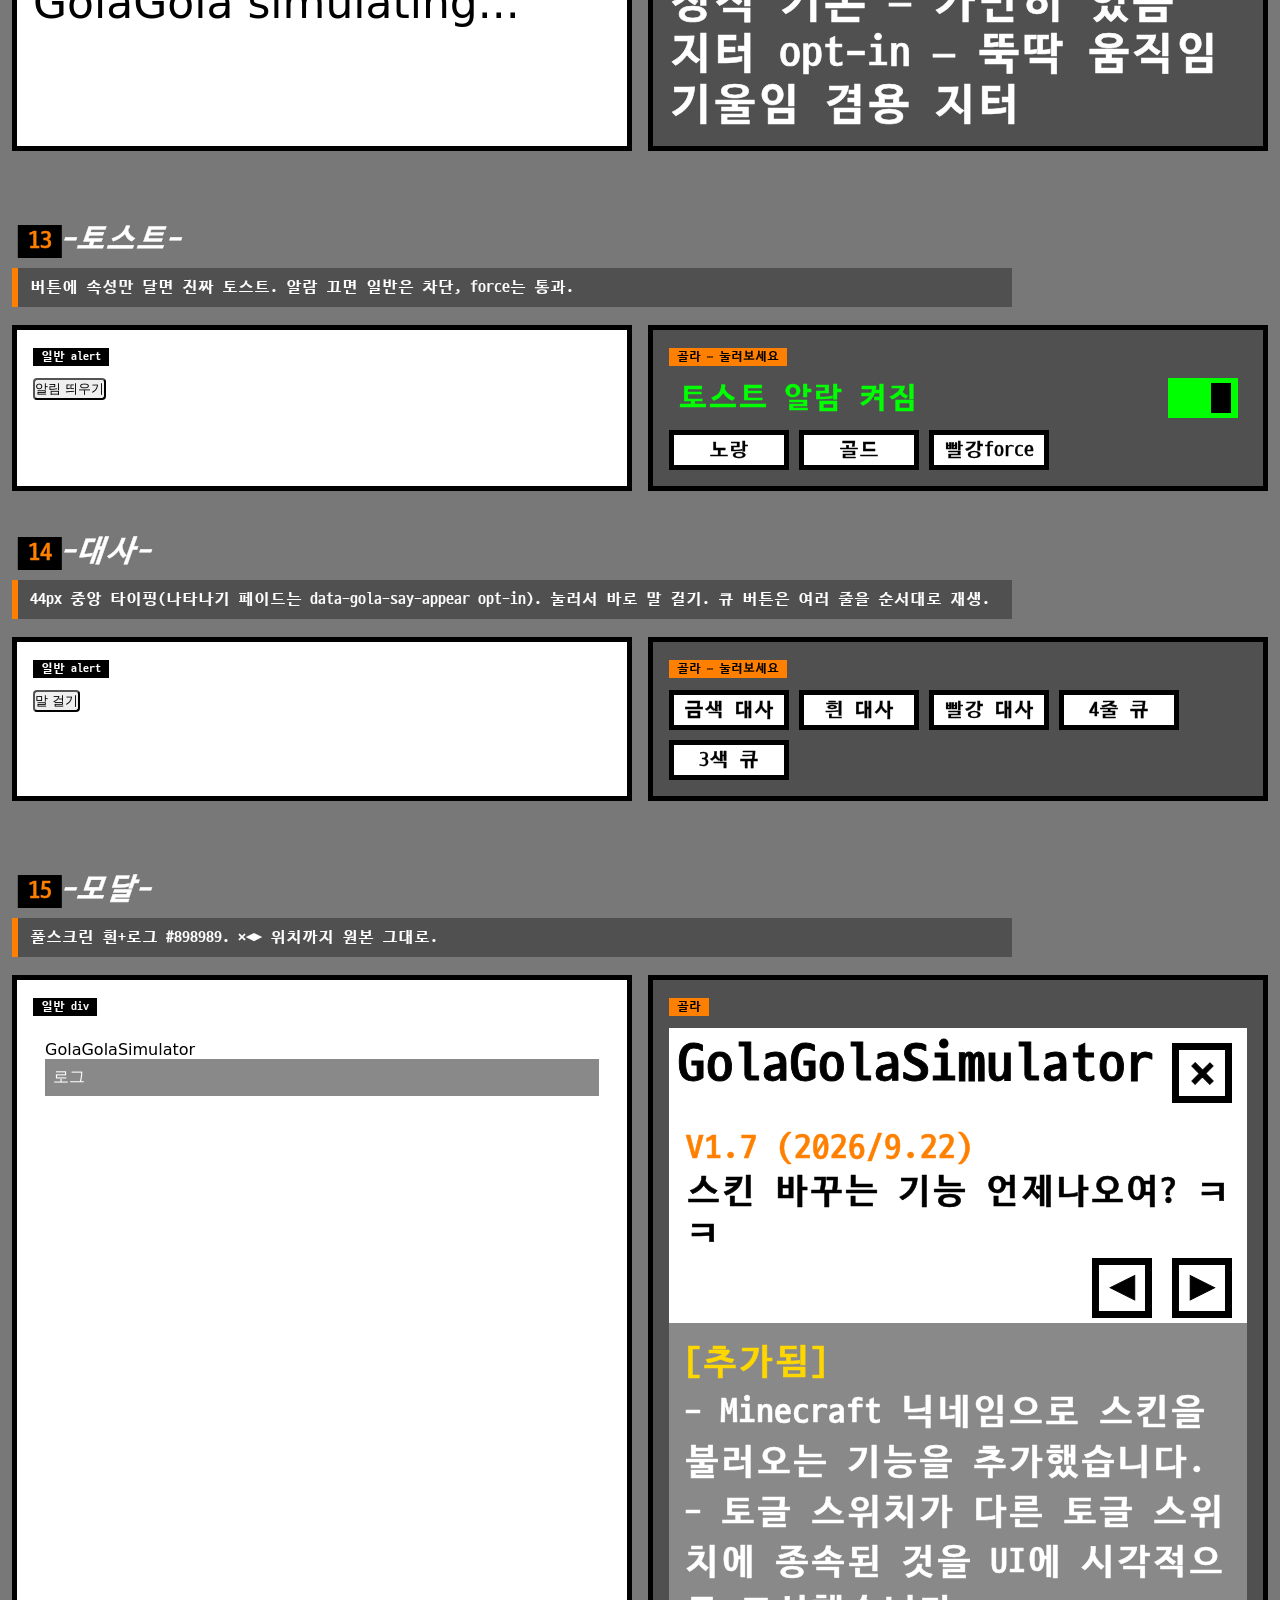
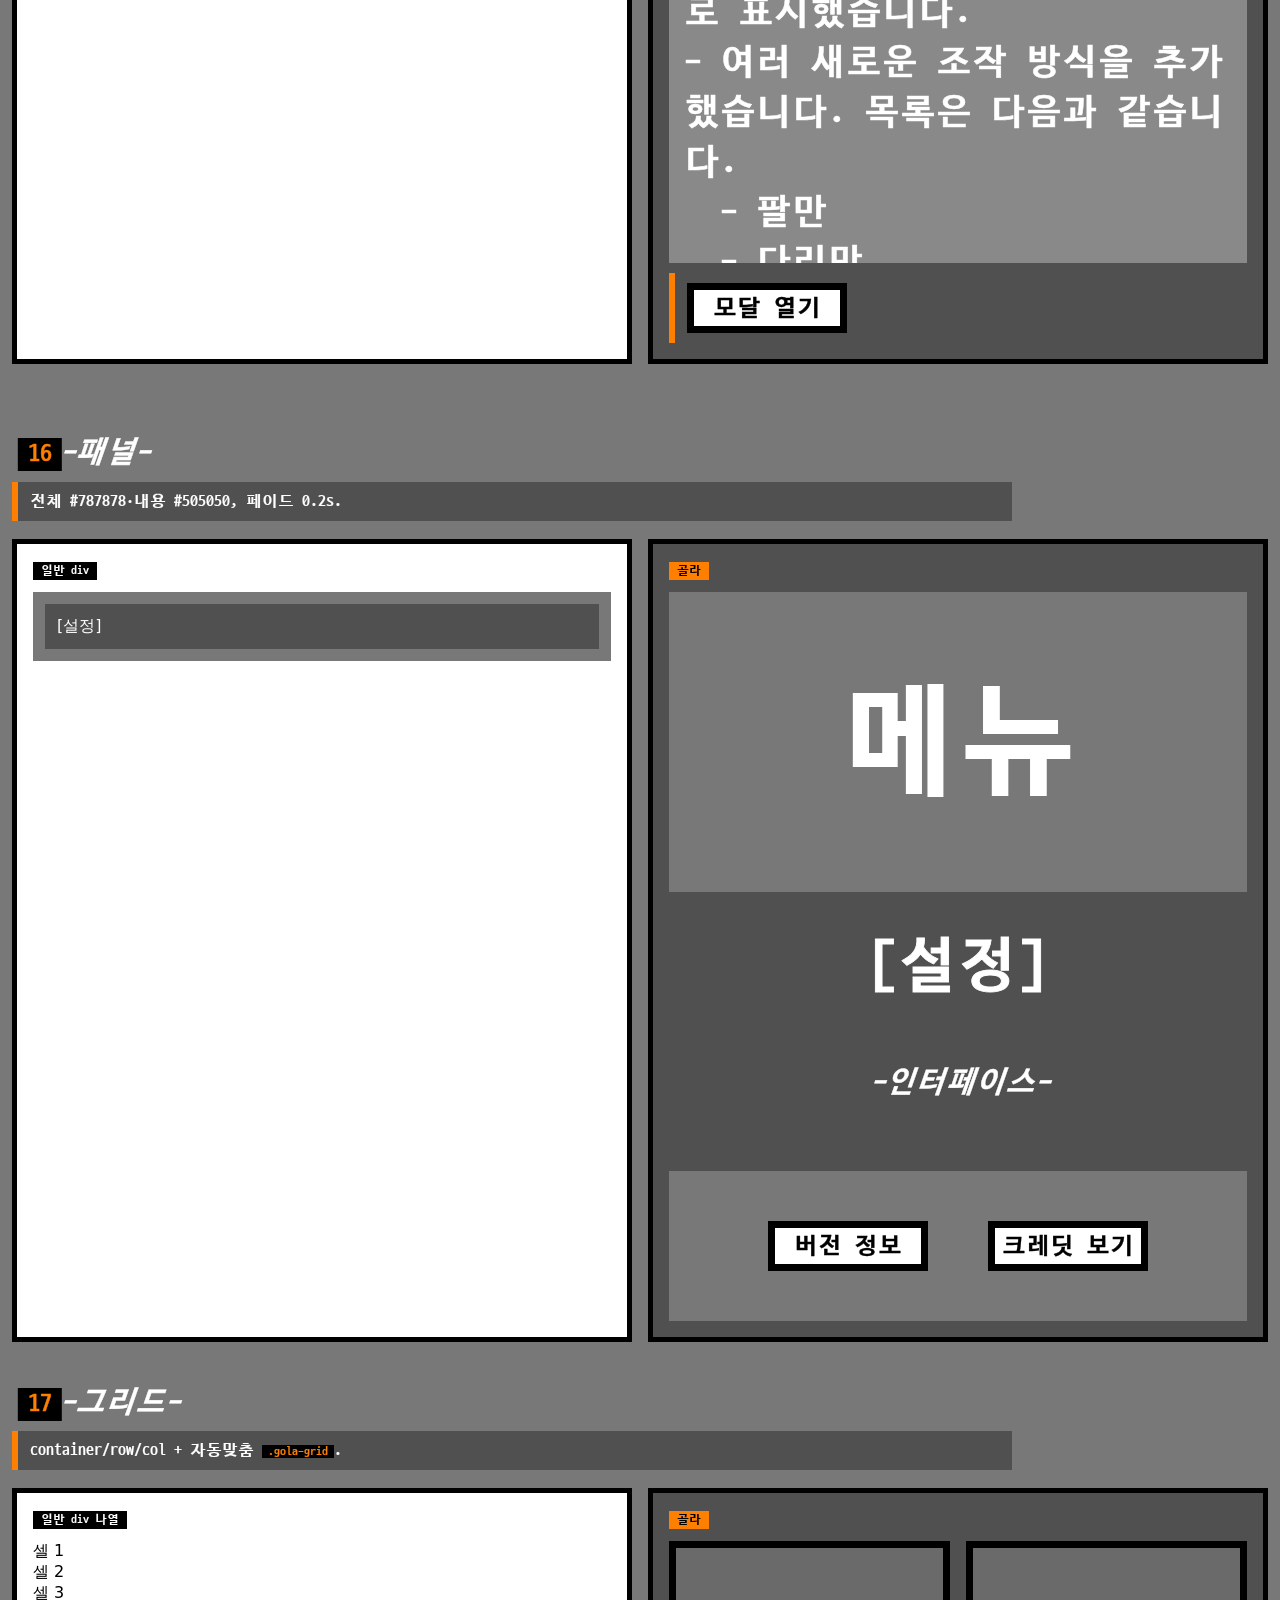
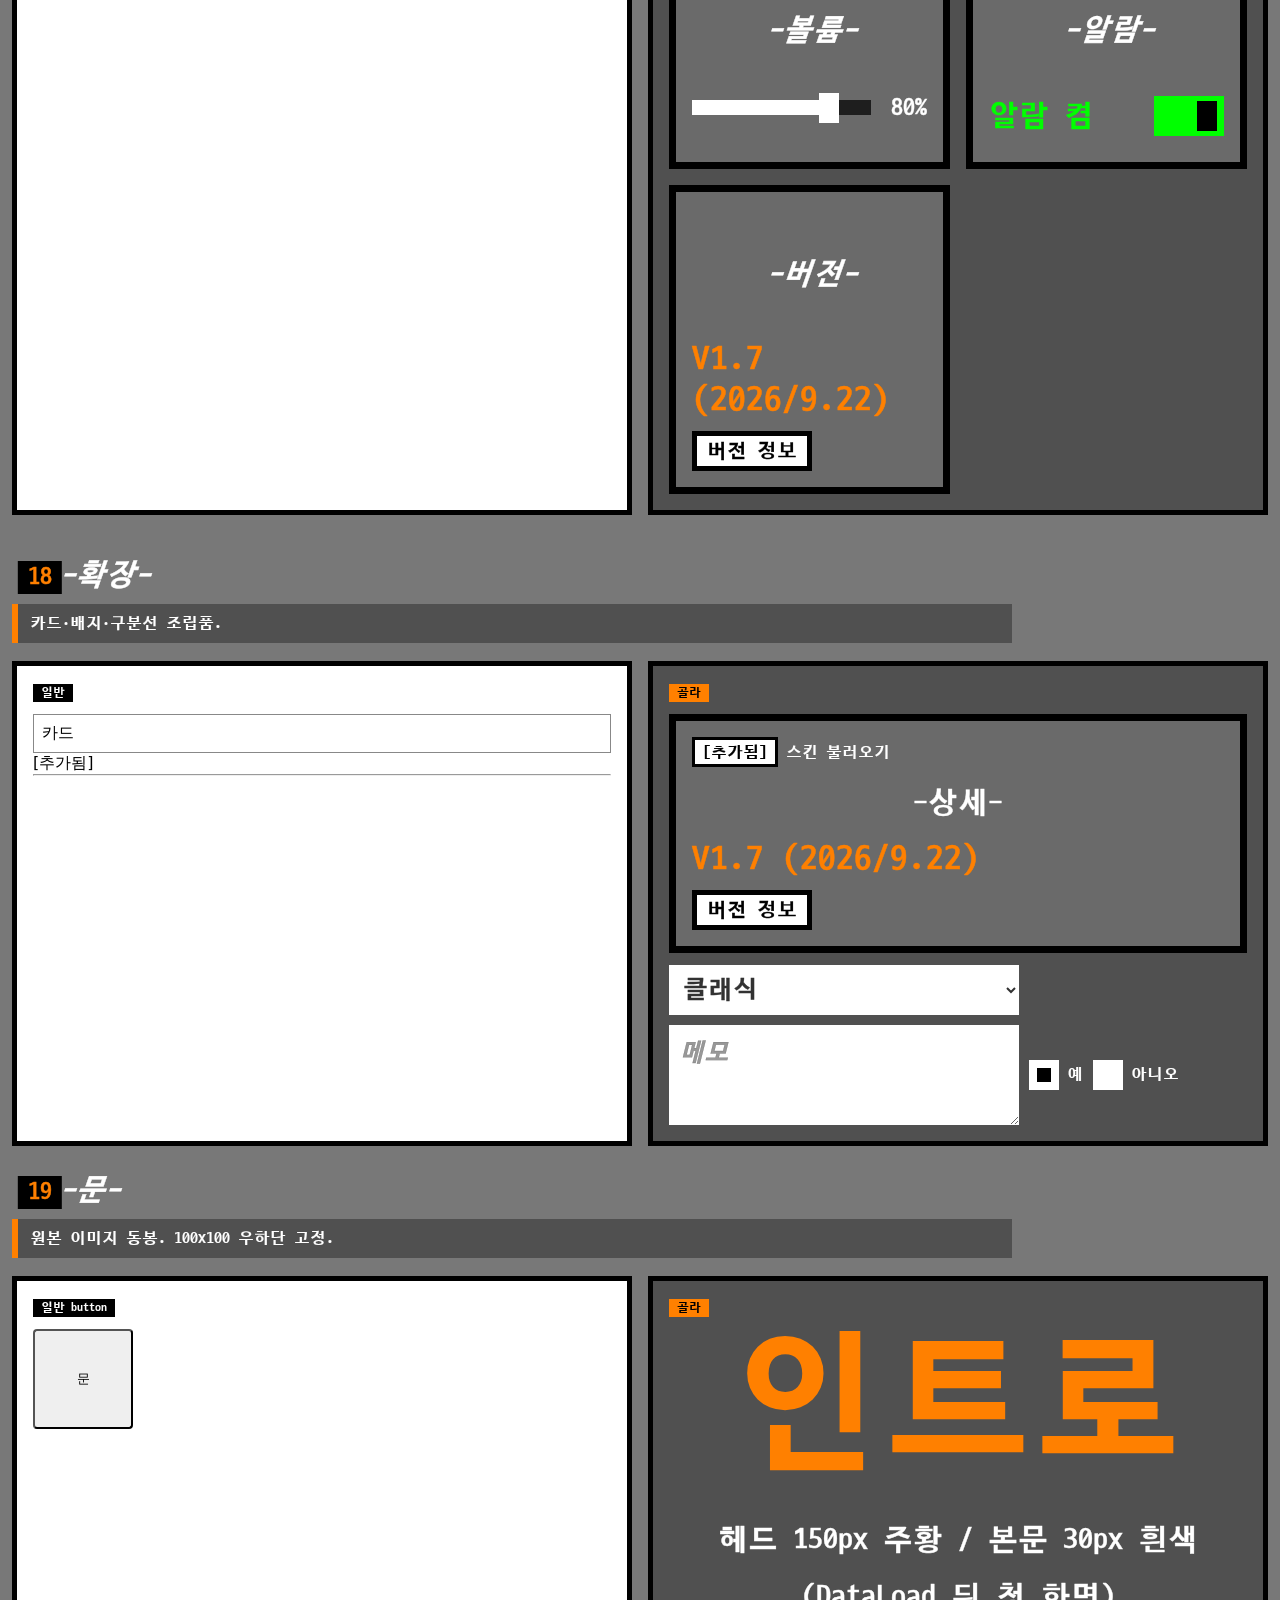
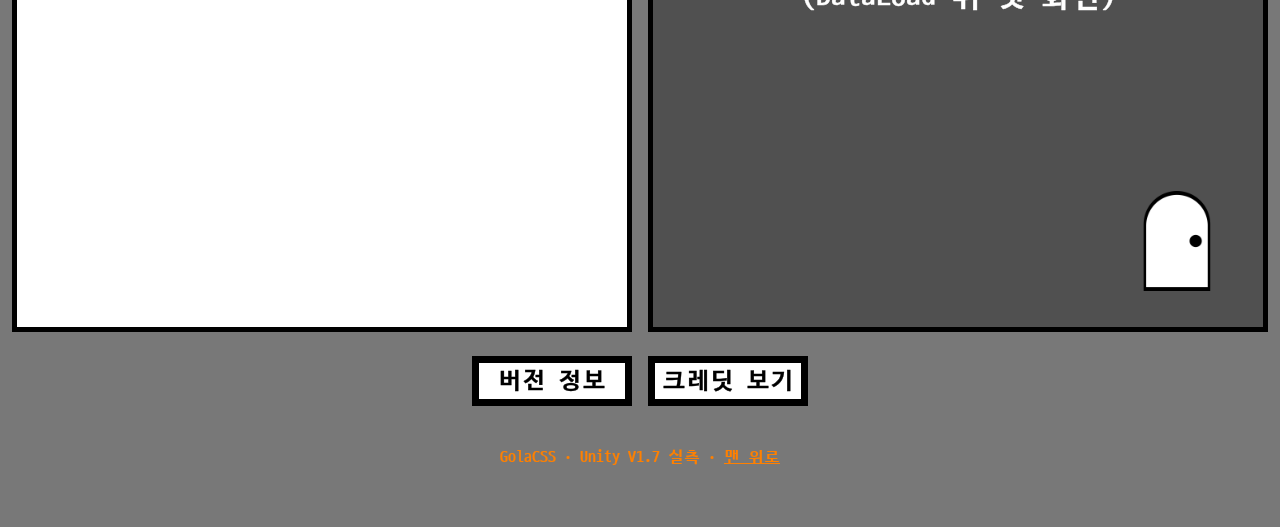
==== commit 185174ae: "SDF 배경 제거, 전 캔버스 투명화 - data-bg 기능 삭제 (겹침 유발, 불필요) - V1.7 견본을 검정+흰박스에서 골드(#FFD700) 투명으로 변경 - guide SD" ====
--- a/index.html
+++ b/index.html
@@ -82,7 +82,7 @@
 <div class="vs-col g"><span class="tag g">골라 SDF 캔버스 (아틀라스 실측)</span><div>
 <div><canvas class="gola-sdfcv" data-text="GolaGola simulating..." data-size="44" data-color="#fff" role="img" aria-label="GolaGola simulating..."></canvas></div>
 <div><canvas class="gola-sdfcv" data-text="토스트 알람 꺼짐" data-size="30" data-color="#00FF00" role="img" aria-label="토스트 알람 꺼짐"></canvas></div>
-<div><canvas class="gola-sdfcv" data-text="GolaGolaSimulator V1.7" data-size="35" data-color="#000" data-bg="#FFF" data-bg-pad="6" role="img" aria-label="GolaGolaSimulator V1.7"></canvas></div>
+<div><canvas class="gola-sdfcv" data-text="GolaGolaSimulator V1.7" data-size="35" data-color="#FFD700" role="img" aria-label="GolaGolaSimulator V1.7"></canvas></div>
 <div><canvas class="gola-sdfcv" data-text="-인터페이스-" data-size="30" data-color="#fff" data-italic role="img" aria-label="-인터페이스-"></canvas></div>
 </div></div>
 </div>
